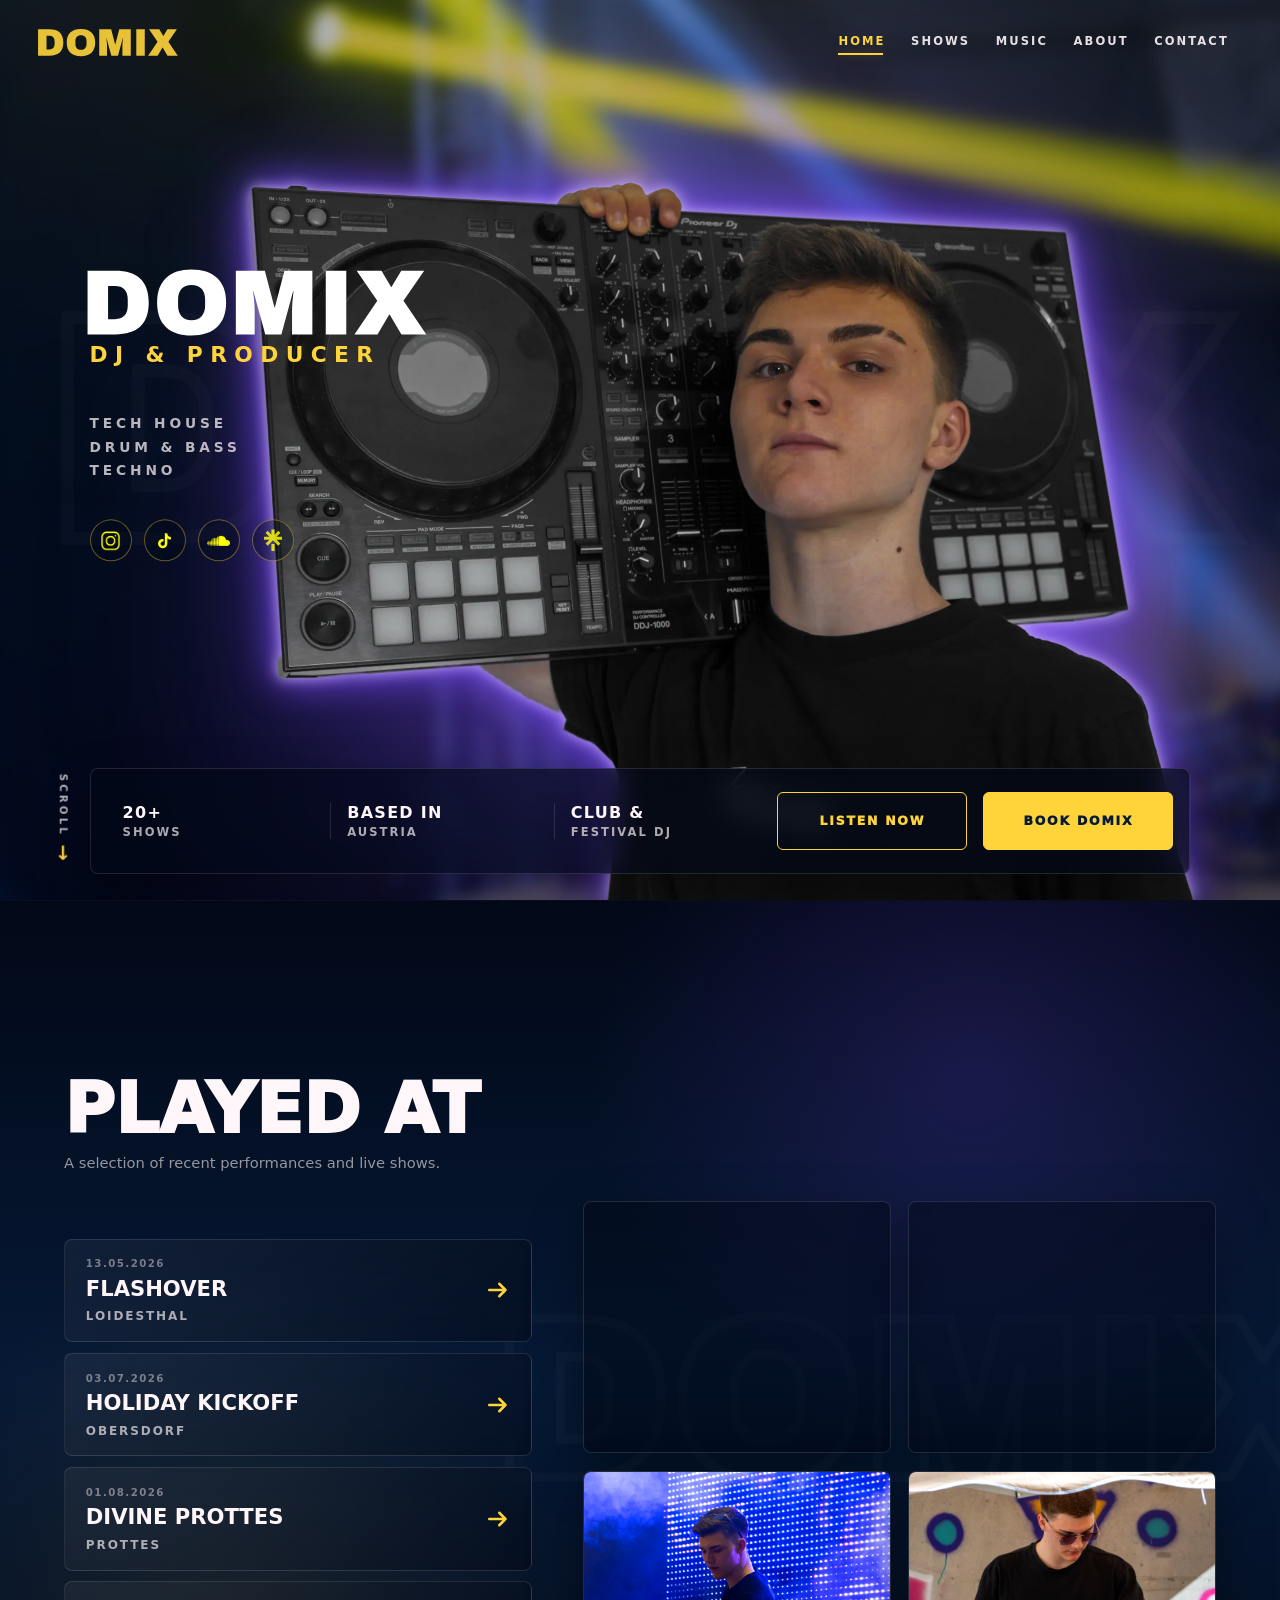
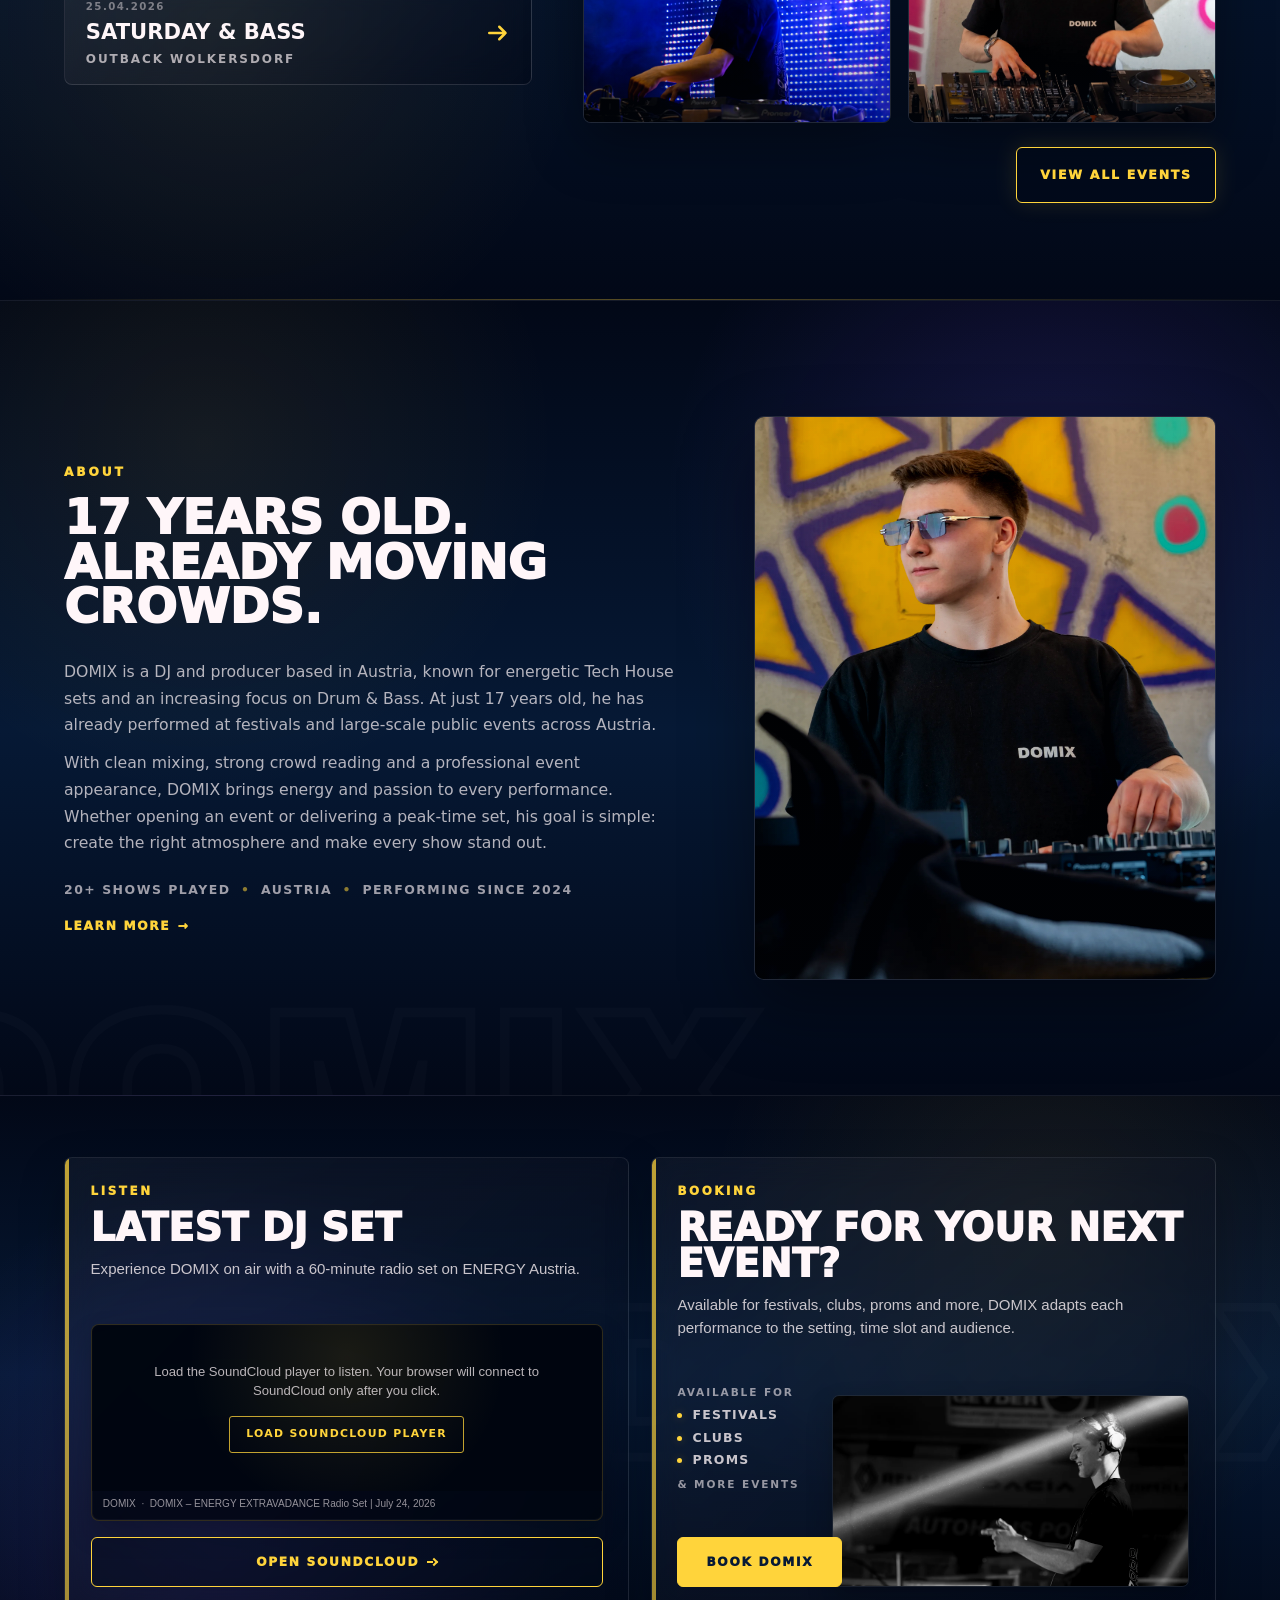
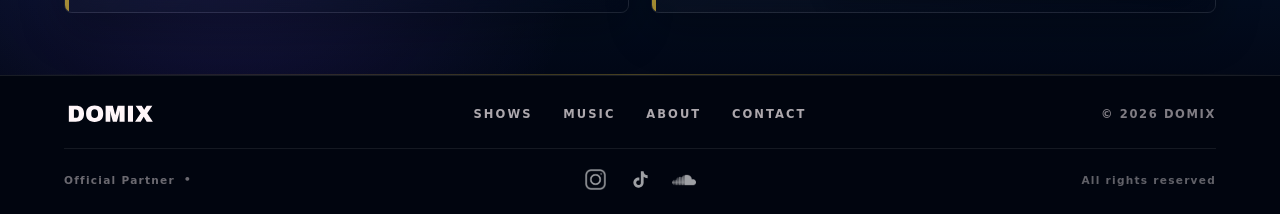
==== index.html @ d4431428 "Final content adjustments, LEGAL & PRIVACY page added" ====
<!doctype html>
<html lang="de">

<head>
    <meta charset="utf-8">
    <meta name="viewport" content="width=device-width,initial-scale=1">
    <meta name="description" content="Offizielle Website von DOMIX, DJ und Producer aus Oesterreich.">
    <link rel="canonical" href="https://domix-dj.com/">
    <title>DOMIX - DJ & Music Producer</title>
    <link rel="preload" href="images/domix/hero/stage-main.webp" as="image" type="image/webp">
    <link rel="stylesheet" href="css/styles.css">
    <script src="js/site.js" defer></script>
    <script>
        document.documentElement.classList.add("page-loader-pending");
        (function () {
            var screenWidth = Math.max(window.screen.width || 0, window.screen.height || 0);
            var screenHeight = Math.min(window.screen.width || 0, window.screen.height || 0);
            if (screenWidth && screenHeight && screenWidth / screenHeight <= 1.68 && window.innerWidth > 900) {
                document.documentElement.classList.add("screen-ratio-16-10");
            }
        })();
    </script>
</head>

<body data-reveal-selector=".reveal-on-scroll" data-reveal-threshold="0.18" data-reveal-on-load="true" data-page-loader="true">
    <header class="hero home-hero">
        <img class="home-hero-bg-wordmark" src="images/domix/brand/domix-outline.webp" srcset="images/domix/brand/domix-outline.webp 1920w" sizes="(max-width: 900px) 100vw, 72vw" alt="" aria-hidden="true" width="1920" height="576" decoding="async">

        <span class="brand" aria-label="DOMIX"><img src="images/domix/brand/domix_logo.svg" alt="Domix" width="2000" height="600" decoding="async"></span>

        <div class="home-hero-copy">
            <h1 class="home-hero-wordmark-wrap">
                <img class="home-hero-wordmark home-hero-wordmark-solid" src="images/domix/brand/domix_logo.svg" alt="DOMIX" width="2000" height="600" decoding="async">
                <img class="home-hero-wordmark home-hero-wordmark-outline" src="images/domix/brand/domix-outline.webp" srcset="images/domix/brand/domix-outline.webp 1920w" sizes="(max-width: 900px) 82vw, 780px" alt="" aria-hidden="true" width="1920" height="576" decoding="async">
            </h1>
            <p class="home-hero-subline">DJ &amp; PRODUCER</p>
            <div class="home-hero-genres" aria-label="Genres">
                <span>TECH HOUSE</span>
                <span>DRUM &amp; BASS</span>
                <span>TECHNO</span>
            </div>
            <div class="home-hero-socials" aria-label="Social links">
                <a href="https://www.instagram.com/domix.dj" target="_blank" rel="noopener noreferrer" aria-label="Instagram" data-tooltip="Instagram"><img src="images/social/instagram-icon.png" alt="" width="3000" height="3000" decoding="async"></a>
                <a href="https://www.tiktok.com/@domix.dj" target="_blank" rel="noopener noreferrer" aria-label="TikTok" data-tooltip="TikTok"><img src="images/social/tiktok-icon.svg" alt="" width="150" height="150" decoding="async"></a>
                <a href="https://soundcloud.com/domix_dj" target="_blank" rel="noopener noreferrer" aria-label="SoundCloud" data-tooltip="SoundCloud"><img src="images/social/soundcloud-icon.png" alt="" width="512" height="512" decoding="async"></a>
                <a href="https://linktr.ee/domix.dj" target="_blank" rel="noopener noreferrer" aria-label="All Socials" data-tooltip="All Socials"><img src="images/social/linktree-more.svg" alt="" width="150" height="150" decoding="async"></a>
            </div>
        </div>

        <a href="#played-at" class="home-hero-scroll" aria-label="Scroll to played at">
            <span>SCROLL</span>
            <span aria-hidden="true">&darr;</span>
        </a>

        <div class="domix-equipment-wrapper">
            <img src="images/domix/hero/equipment.webp" srcset="images/domix/hero/equipment.webp 1920w" sizes="(max-width: 900px) 100vw, 1080px" alt="Domix equipment" class="domix-equipment" width="1920" height="1280" loading="eager" decoding="async" fetchpriority="high">
        </div>

        <nav class="desktop-hero-nav" aria-label="Primary navigation">
            <a href="index.html" aria-current="page">HOME</a>
            <a href="shows.html">SHOWS</a>
            <a href="music.html">MUSIC</a>
            <a href="about.html">ABOUT</a>
            <a href="contact.html">CONTACT</a>
        </nav>

        <div class="home-hero-bottom">
            <div class="home-hero-stat"><strong>20+</strong><span>Shows</span></div>
            <div class="home-hero-stat"><strong>Based in</strong><span>Austria</span></div>
            <div class="home-hero-stat"><strong>Club &amp;</strong><span>Festival DJ</span></div>
            <a href="music.html" class="home-hero-listen">LISTEN NOW</a>
            <a href="contact.html" class="home-hero-book">BOOK DOMIX</a>
        </div>
    </header>

    <main>
        <section class="played-at-section" id="played-at" aria-labelledby="played-at-title">
            <img class="played-at-wordmark" src="images/domix/brand/domix-outline.webp" srcset="images/domix/brand/domix-outline.webp 1920w" sizes="(max-width: 900px) 100vw, 72vw" alt="" aria-hidden="true" width="1920" height="576" loading="lazy" decoding="async">
            <div class="played-at-inner">
                <div class="played-at-header">
                    <div class="played-at-heading">
                        <h2 id="played-at-title">PLAYED AT</h2>
                        <p>A selection of recent performances and live shows.</p>
                    </div>
                </div>

                <div class="played-at-showcase">
                    <div class="played-at-list" aria-label="Vergangene Event Highlights">
                        <a class="played-at-card" href="shows.html#flashover-show" data-event="1">
                            <span class="played-at-meta">13.05.2026</span>
                            <span class="played-at-name">FLASHOVER</span>
                            <span class="played-at-location">Loidesthal <span class="played-at-card-date">&bull; 13.05.2026</span></span>
                            <svg class="played-at-arrow" viewBox="0 0 24 24" aria-hidden="true">
                                <path d="M5 12h13m-5-5 5 5-5 5" fill="none" stroke="currentColor" stroke-width="2" stroke-linecap="round" stroke-linejoin="round" />
                            </svg>
                        </a>

                        <a class="played-at-card" href="shows.html#holiday-kickoff-show" data-event="2">
                            <span class="played-at-meta">03.07.2026</span>
                            <span class="played-at-name">HOLIDAY KICKOFF</span>
                            <span class="played-at-location">Obersdorf <span class="played-at-card-date">&bull; 03.07.2026</span></span>
                            <svg class="played-at-arrow" viewBox="0 0 24 24" aria-hidden="true">
                                <path d="M5 12h13m-5-5 5 5-5 5" fill="none" stroke="currentColor" stroke-width="2" stroke-linecap="round" stroke-linejoin="round" />
                            </svg>
                        </a>

                        <a class="played-at-card" href="shows.html#divine-prottes-show" data-event="3">
                            <span class="played-at-meta">01.08.2026</span>
                            <span class="played-at-name">DiVINE PROTTES</span>
                            <span class="played-at-location">Prottes <span class="played-at-card-date">&bull; 01.08.2026</span></span>
                            <svg class="played-at-arrow" viewBox="0 0 24 24" aria-hidden="true">
                                <path d="M5 12h13m-5-5 5 5-5 5" fill="none" stroke="currentColor" stroke-width="2" stroke-linecap="round" stroke-linejoin="round" />
                            </svg>
                        </a>

                        <a class="played-at-card" href="shows.html#saturday-bass-show" data-event="4">
                            <span class="played-at-meta">25.04.2026</span>
                            <span class="played-at-name">SATURDAY &amp; BASS</span>
                            <span class="played-at-location">Outback Wolkersdorf <span class="played-at-card-date">&bull; 25.04.2026</span></span>
                            <svg class="played-at-arrow" viewBox="0 0 24 24" aria-hidden="true">
                                <path d="M5 12h13m-5-5 5 5-5 5" fill="none" stroke="currentColor" stroke-width="2" stroke-linecap="round" stroke-linejoin="round" />
                            </svg>
                        </a>
                    </div>

                    <div class="played-at-media-column">
                        <div class="played-at-media" aria-label="Event Bilder">
                            <a class="played-at-image-card" href="shows.html#flashover-show" data-event="1" aria-label="FlashOver Event ansehen">
                                <img src="images/domix/events/FlashOver%202026/FlashOver_1-1.webp" srcset="images/domix/events/FlashOver%202026/FlashOver_1-1.webp 1920w" sizes="(max-width: 1100px) 50vw, 34vw" alt="FlashOver Loidesthal 2026" width="1920" height="1280" loading="lazy" decoding="async">
                            </a>
                            <a class="played-at-image-card" href="shows.html#holiday-kickoff-show" data-event="2" aria-label="Holiday Kickoff Event ansehen">
                                <img src="images/domix/events/Holiday%20Kickoff%202026/Holiday-Kickoff-1.webp" srcset="images/domix/events/Holiday%20Kickoff%202026/Holiday-Kickoff-1.webp 1920w" sizes="(max-width: 1100px) 50vw, 34vw" alt="Holiday Kickoff Obersdorf 2026" width="1920" height="1280" loading="lazy" decoding="async">
                            </a>
                            <a class="played-at-image-card" href="shows.html#divine-prottes-show" data-event="3" aria-label="DiVINE Prottes Event ansehen">
                                <img src="images/domix/events/DiVINE%20Prottes%202026/DiVINE_Prottes_2026-8.webp" srcset="images/domix/events/DiVINE%20Prottes%202026/DiVINE_Prottes_2026-8.webp 1920w" sizes="(max-width: 1100px) 50vw, 34vw" alt="DOMIX performing at DiVINE Prottes 2026" width="1920" height="1280" loading="lazy" decoding="async">
                            </a>
                            <a class="played-at-image-card" href="shows.html#saturday-bass-show" data-event="4" aria-label="Saturday &amp; Bass Event ansehen">
                                <img src="images/domix/events/Saturday%20%26%20Bass%202026/Outback_1-06.webp" srcset="images/domix/events/Saturday%20%26%20Bass%202026/Outback_1-06.webp 1920w" sizes="(max-width: 1100px) 50vw, 34vw" alt="Saturday &amp; Bass Outback Wolkersdorf 2026" width="1920" height="1280" loading="lazy" decoding="async">
                            </a>
                        </div>
                        <a class="played-at-button played-at-button--below" href="shows.html">VIEW ALL EVENTS</a>
                    </div>
                </div>
            </div>
        </section>

        <section class="about-section reveal-on-scroll" id="about" aria-labelledby="about-title">
            <img class="about-wordmark" src="images/domix/brand/domix-outline.webp" srcset="images/domix/brand/domix-outline.webp 1920w" sizes="(max-width: 900px) 100vw, 72vw" alt="" aria-hidden="true" width="1920" height="576" loading="lazy" decoding="async">
            <div class="about-inner">
                <div class="about-copy">
                    <span class="about-kicker">ABOUT</span>
                    <h2 id="about-title"><span>17 YEARS OLD.</span><span>ALREADY MOVING CROWDS.</span></h2>
                    <div class="about-text">
                        <p>DOMIX is a DJ and producer based in Austria, known for energetic Tech House sets and an increasing focus on Drum &amp; Bass. At just 17 years old, he has already performed at festivals and large-scale public events across Austria.</p>
                        <p>With clean mixing, strong crowd reading and a professional event appearance, DOMIX brings energy and passion to every performance. Whether opening an event or delivering a peak-time set, his goal is simple: create the right atmosphere and make every show stand out.</p>
                    </div>
                    <p class="about-info"><span class="about-info-item">20+ SHOWS PLAYED</span><span class="about-info-separator" aria-hidden="true">&bull;</span><span class="about-info-item">AUSTRIA</span><span class="about-info-separator about-info-separator--before-since" aria-hidden="true">&bull;</span><span class="about-info-item about-info-item--since">PERFORMING SINCE 2024</span></p>
                    <a class="about-link" href="about.html">LEARN MORE <span aria-hidden="true">&rarr;</span></a>
                </div>

                <figure class="about-image">
                    <img src="images/domix/events/Saturday%20%26%20Bass%202026/Outback_1-01.webp" srcset="images/domix/events/Saturday%20%26%20Bass%202026/Outback_1-01.webp 1609w" sizes="(max-width: 900px) 100vw, 46vw" alt="DOMIX performing live at the decks" width="1609" height="1920" loading="lazy" decoding="async">
                </figure>
            </div>
        </section>

        <section class="listen-book-section reveal-on-scroll" id="listen-book" aria-labelledby="listen-book-title">
            <img class="listen-book-wordmark" src="images/domix/brand/domix-outline.webp" srcset="images/domix/brand/domix-outline.webp 1920w" sizes="(max-width: 900px) 100vw, 72vw" alt="" aria-hidden="true" width="1920" height="576" loading="lazy" decoding="async">
            <div class="listen-book-inner">
                <article class="listen-book-card listen-book-card-player">
                    <span class="listen-book-kicker">LISTEN</span>
                    <h2 id="listen-book-title">LATEST DJ SET</h2>
                    <p>Experience DOMIX on air with a 60-minute radio set on ENERGY Austria.</p>
                    <div class="soundcloud-player">
                        <div class="soundcloud-consent" data-soundcloud-src="https://w.soundcloud.com/player/?url=https%3A//api.soundcloud.com/tracks/soundcloud%253Atracks%253A2361578294&amp;color=%23ffd43b&amp;auto_play=false&amp;hide_related=false&amp;show_comments=false&amp;show_user=true&amp;show_reposts=false&amp;show_teaser=true" data-soundcloud-title="DOMIX ENERGY EXTRAVADANCE Radio Set on SoundCloud">
                            <p>Load the SoundCloud player to listen. Your browser will connect to SoundCloud only after you click.</p>
                            <button class="soundcloud-consent-button" type="button">LOAD SOUNDCLOUD PLAYER</button>
                        </div>
                        <div class="soundcloud-credit">
                            <a href="https://soundcloud.com/domix_dj" title="DOMIX" target="_blank" rel="noopener noreferrer">DOMIX</a>
                            <span aria-hidden="true">&middot;</span>
                            <a href="https://soundcloud.com/domix_dj/energy-extravadance-radio-set-24-07-2026" title="DOMIX &ndash; ENERGY EXTRAVADANCE Radio Set | July 24, 2026" target="_blank" rel="noopener noreferrer">DOMIX &ndash; ENERGY EXTRAVADANCE Radio Set | July 24, 2026</a>
                        </div>
                    </div>
                    <a class="listen-book-link" href="https://soundcloud.com/domix_dj/energy-extravadance-radio-set-24-07-2026" target="_blank" rel="noopener noreferrer">OPEN SOUNDCLOUD <span aria-hidden="true">&rarr;</span></a>
                </article>

                <article class="listen-book-card listen-book-card-cta">
                    <span class="listen-book-kicker">BOOKING</span>
                    <h2>READY FOR YOUR NEXT EVENT?</h2>
                    <p>Available for festivals, clubs, proms and more, DOMIX adapts each performance to the setting, time slot and audience.</p>
                    <div class="booking-list" aria-label="Available for">
                        <span>AVAILABLE FOR</span>
                        <ul>
                            <li>FESTIVALS</li>
                            <li>CLUBS</li>
                            <li>PROMS</li>
                        </ul>
                        <span>&amp; MORE EVENTS</span>
                    </div>
                    <div class="booking-action">
                        <a class="listen-book-button" href="contact.html">BOOK DOMIX</a>
                        <figure class="booking-card-image" aria-label="DOMIX at FlashOver">
                            <img src="images/domix/events/FlashOver%202026/FlashOver_2-7.webp" srcset="images/domix/events/FlashOver%202026/FlashOver_2-7.webp 1920w" sizes="(max-width: 900px) 100vw, 355px" alt="DOMIX performing at FlashOver" width="1920" height="1280" loading="lazy" decoding="async">
                        </figure>
                    </div>
                </article>
            </div>
        </section>
    </main>
    <footer class="site-footer" aria-label="Footer">
        <div class="site-footer-row site-footer-main">
            <a class="site-footer-logo" href="index.html" aria-label="DOMIX Home">
                <img src="images/domix/brand/domix_logo.svg" alt="DOMIX" width="2000" height="600" loading="lazy" decoding="async">
            </a>

            <nav class="site-footer-nav" aria-label="Footer navigation">
                <a href="shows.html">SHOWS</a>
                <a href="music.html">MUSIC</a>
                <a href="about.html">ABOUT</a>
                <a href="contact.html">CONTACT</a>
            </nav>

            <p>&copy; 2026 DOMIX</p>
        </div>

        <div class="site-footer-row site-footer-meta">
            <div class="site-footer-partner">
                <span>Official Partner</span>
                <span aria-hidden="true">&bull;</span>
                <a href="https://www.marchfelderbank.at/" target="_blank" rel="noopener noreferrer" aria-label="Visit Marchfelder Bank"><img src="images/domix/partners/marchfelder-bank-logo.png" alt="Marchfelder Bank" width="21072" height="3150" loading="lazy" decoding="async"></a>
            </div>

            <nav class="site-footer-socials" aria-label="Social links">
                <a href="https://www.instagram.com/domix.dj" target="_blank" rel="noopener noreferrer" aria-label="Instagram"><img src="images/social/instagram-icon.png" alt="" width="3000" height="3000" loading="lazy" decoding="async"></a>
                <a href="https://www.tiktok.com/@domix.dj" target="_blank" rel="noopener noreferrer" aria-label="TikTok"><img src="images/social/tiktok-icon.svg" alt="" width="150" height="150" loading="lazy" decoding="async"></a>
                <a href="https://soundcloud.com/domix_dj" target="_blank" rel="noopener noreferrer" aria-label="SoundCloud"><img src="images/social/soundcloud-icon.png" alt="" width="512" height="512" loading="lazy" decoding="async"></a>
            </nav>

            <p class="site-footer-mobile-copyright">&copy; 2026 DOMIX</p>
            <p>All rights reserved</p>
        </div>
    </footer>

    <script>
        const homeHero = document.querySelector('.home-hero');
        let heroParallaxFrame = null;
        let heroTargetX = 0;
        let heroTargetY = 0;
        let heroCurrentX = 0;
        let heroCurrentY = 0;
        let heroLastFrameTime = null;

        function setHeroParallax(x, y) {
            if (!homeHero) return;
            homeHero.style.setProperty('--hero-wordmark-x', '0px');
            homeHero.style.setProperty('--hero-wordmark-y', `${(y * 4.5).toFixed(2)}px`);
            homeHero.style.setProperty('--hero-equipment-x', `${(x * 7.5).toFixed(2)}px`);
            homeHero.style.setProperty('--hero-equipment-y', '0px');
        }

        function animateHeroParallax(timestamp) {
            const elapsed = heroLastFrameTime === null ? 16.67 : Math.min(timestamp - heroLastFrameTime, 40);
            const smoothing = 1 - Math.exp(-elapsed / 70);
            heroLastFrameTime = timestamp;
            heroCurrentX += (heroTargetX - heroCurrentX) * smoothing;
            heroCurrentY += (heroTargetY - heroCurrentY) * smoothing;
            setHeroParallax(heroCurrentX, heroCurrentY);

            if (Math.abs(heroTargetX - heroCurrentX) > 0.001 || Math.abs(heroTargetY - heroCurrentY) > 0.001) {
                heroParallaxFrame = requestAnimationFrame(animateHeroParallax);
            } else {
                heroCurrentX = heroTargetX;
                heroCurrentY = heroTargetY;
                setHeroParallax(heroCurrentX, heroCurrentY);
                heroParallaxFrame = null;
                heroLastFrameTime = null;
            }
        }

        function scheduleHeroParallax() {
            if (heroParallaxFrame !== null) return;
            heroParallaxFrame = requestAnimationFrame(animateHeroParallax);
        }

        const heroScrollMotionQuery = window.matchMedia('(min-width: 901px)');
        let heroScrollMotionBound = false;

        function updateHeroImageTransform() {
            if (!homeHero) return;
            const scrollOffset = heroScrollMotionQuery.matches ? window.pageYOffset * 0.15 : 0;
            homeHero.style.setProperty('--hero-scroll-y', `${scrollOffset}px`);
        }

        function syncHeroScrollMotion() {
            if (!homeHero) return;

            if (heroScrollMotionQuery.matches && !heroScrollMotionBound) {
                window.addEventListener('scroll', updateHeroImageTransform, { passive: true });
                heroScrollMotionBound = true;
            } else if (!heroScrollMotionQuery.matches && heroScrollMotionBound) {
                window.removeEventListener('scroll', updateHeroImageTransform);
                heroScrollMotionBound = false;
            }

            updateHeroImageTransform();
        }

        if (homeHero && window.innerWidth > 900 && window.matchMedia('(hover: hover) and (pointer: fine)').matches) {
            homeHero.addEventListener('mousemove', function (e) {
                const rect = homeHero.getBoundingClientRect();
                heroTargetX = ((e.clientX - rect.left) / rect.width - 0.5) * 2;
                heroTargetY = ((e.clientY - rect.top) / rect.height - 0.5) * 2;
                scheduleHeroParallax();
            });

            homeHero.addEventListener('mouseleave', function () {
                heroTargetX = 0;
                heroTargetY = 0;
                scheduleHeroParallax();
            });
        }

        syncHeroScrollMotion();
        if (heroScrollMotionQuery.addEventListener) {
            heroScrollMotionQuery.addEventListener('change', syncHeroScrollMotion);
        } else {
            heroScrollMotionQuery.addListener(syncHeroScrollMotion);
        }
    </script>
</body>

</html>
---- css/styles.css ----
* {
    box-sizing: border-box;
}

:root {
    --domix-blue: #061935;
    --domix-blue-deep: #020817;
    --domix-purple: #7b4dff;
    --domix-yellow: #ffd43b;
    --domix-text: #fff6f9;
    --domix-surface-black: #01050f;
    --domix-content-width: 1320px;
    --domix-card-radius: 8px;
}

html {
    scroll-behavior: smooth;
}

html,
body {
    height: auto;
    overflow-x: hidden;
}

body {
    margin: 0;
    font-family: Inter, system-ui, -apple-system, Segoe UI, Roboto, "Helvetica Neue", Arial;
    color: var(--domix-text);
    background: var(--domix-blue-deep);
}

body.lightbox-open {
    overflow: hidden;
}

html.page-loading,
html.page-loading body,
html.page-loader-pending,
html.page-loader-pending body {
    overflow: hidden;
    background: radial-gradient(circle at 25% 20%, rgba(123, 77, 255, 0.2), transparent 45%), var(--domix-blue-deep);
}

html.page-loading body > *,
html.page-loader-pending body > * {
    visibility: hidden;
}

html.page-loading body::before,
html.page-loader-pending body::before {
    content: "";
    position: fixed;
    top: 50%;
    left: 50%;
    width: min(52vw, 420px);
    height: min(16vw, 126px);
    background: rgba(255, 246, 249, 0.95);
    -webkit-mask: url("../images/domix/brand/domix_logo.svg") center / contain no-repeat;
    mask: url("../images/domix/brand/domix_logo.svg") center / contain no-repeat;
    z-index: 99999;
    visibility: visible;
    transform: translate(-50%, -50%);
    filter: drop-shadow(0 0 24px rgba(123, 77, 255, 0.5));
}

html.page-loading body::after,
html.page-loader-pending body::after {
    content: "";
    position: fixed;
    top: calc(50% + 96px);
    left: 50%;
    width: 52px;
    height: 52px;
    margin: -26px 0 0 -26px;
    border: 3px solid rgba(255, 246, 249, 0.2);
    border-top-color: var(--domix-yellow);
    border-radius: 50%;
    animation: siteLoaderSpin 0.8s linear infinite;
    z-index: 100000;
    visibility: visible;
}

@keyframes siteLoaderSpin {
    to {
        transform: rotate(360deg);
    }
}

.hero {
    min-height: 100vh;
    position: relative;
    z-index: 0;
    display: flex;
    align-items: center;
    justify-content: center;
    overflow: hidden;
    text-align: center;
    color: var(--domix-text);
}

.home-hero {
    --hero-bg-x: 0px;
    --hero-bg-y: 0px;
    --hero-wordmark-x: 0px;
    --hero-wordmark-y: 0px;
    --hero-equipment-x: 0px;
    --hero-equipment-y: 0px;
    --hero-scroll-y: 0px;
    background: var(--domix-blue-deep) url("../images/domix/hero/stage-main.webp") center top / cover no-repeat;
    background-attachment: fixed;
}

.home-hero::before {
    content: "";
    position: absolute;
    inset: -12px;
    z-index: 1;
    background: url("../images/domix/hero/stage-main.webp") center top / cover no-repeat;
    filter: blur(8px) brightness(0.86) contrast(0.98) saturate(1);
    opacity: 1;
    transform: translate3d(var(--hero-bg-x), var(--hero-bg-y), 0);
    transition: transform 0.16s ease-out;
}

.home-hero::after {
    content: "";
    position: absolute;
    inset: 0;
    z-index: 1;
    background:
        linear-gradient(180deg, rgba(2, 8, 23, 0.12) 0%, rgba(6, 25, 53, 0.04) 42%, rgba(2, 8, 23, 0.26) 100%),
        linear-gradient(90deg, rgba(2, 8, 23, 0.12), rgba(6, 25, 53, 0.01) 50%, rgba(2, 8, 23, 0.16));
    pointer-events: none;
}

.home-hero-bg-wordmark {
    position: absolute;
    left: 50%;
    top: 48%;
    z-index: 2;
    display: block;
    width: 100vw;
    max-width: none;
    height: auto;
    aspect-ratio: 10 / 3;
    object-fit: contain;
    transform: translate3d(calc(-50% + var(--hero-wordmark-x)), calc(-50% + var(--hero-wordmark-y)), 0);
    opacity: 0.025;
    pointer-events: none;
    will-change: transform;
}

.brand {
    position: absolute;
    top: 20px;
    left: 30px;
    z-index: 100;
    display: inline-flex;
    align-items: center;
    line-height: 0;
    text-decoration: none;
    cursor: pointer;
}

.brand::before {
    content: "";
    position: absolute;
    inset: 0;
    background: var(--domix-yellow);
    opacity: 0.9;
    mask: url("../images/domix/brand/domix_logo.svg") center / contain no-repeat;
    -webkit-mask: url("../images/domix/brand/domix_logo.svg") center / contain no-repeat;
    transition: opacity 0.28s ease, transform 0.28s ease, filter 0.28s ease, background-color 0.28s ease;
}

.brand img {
    display: block;
    width: clamp(120px, 12vw, 190px);
    height: auto;
    opacity: 0;
}

.brand:hover::before,
.brand:focus::before {
    background: #fff;
    opacity: 1;
    transform: rotate(-3deg) scale(1.025);
    filter: drop-shadow(0 0 14px rgba(255, 212, 59, 0.22));
}

.brand:focus {
    outline: 2px solid var(--domix-yellow);
    outline-offset: 4px;
    border-radius: 6px;
}

.home-hero-copy {
    position: absolute;
    left: clamp(2rem, 7vw, 7rem);
    top: 46%;
    z-index: 5;
    width: min(42vw, 620px);
    transform: translateY(-50%);
    text-align: left;
    color: #fff6f9;
}

.home-hero-wordmark-wrap {
    position: relative;
    display: block;
    width: min(29vw, 410px);
    max-width: 100%;
    margin: -1.15rem 0 -1.15rem -1.38rem;
    line-height: 0;
    transition: filter 0.32s ease;
    animation: homeHeroFadeUp 0.5s ease-out backwards;
}

.home-hero-wordmark {
    display: block;
    width: 100%;
    height: auto;
    clip-path: inset(18% 0 18% 0);
    transition: opacity 0.32s ease, filter 0.32s ease, transform 0.32s ease;
}

.home-hero-wordmark-solid {
    filter: invert(1);
}

.home-hero-wordmark-outline {
    position: absolute;
    inset: 0;
    opacity: 0;
    filter: drop-shadow(0 0 18px rgba(255, 212, 59, 0.18)) drop-shadow(0 0 28px rgba(123, 77, 255, 0.22));
    pointer-events: none;
}

.home-hero-wordmark-wrap:hover .home-hero-wordmark-solid,
.home-hero-wordmark-wrap:focus-within .home-hero-wordmark-solid {
    opacity: 0;
    transform: scale(0.985);
}

.home-hero-wordmark-wrap:hover .home-hero-wordmark-outline,
.home-hero-wordmark-wrap:focus-within .home-hero-wordmark-outline {
    opacity: 1;
    transform: scale(1.01);
}

.home-hero-wordmark-wrap:hover,
.home-hero-wordmark-wrap:focus-within {
    filter: drop-shadow(0 0 18px rgba(255, 212, 59, 0.22));
}

.home-hero-subline {
    margin: 0.12rem 0 0;
    color: var(--domix-yellow);
    font-size: clamp(1rem, 1.7vw, 1.65rem);
    font-weight: 800;
    letter-spacing: 0.34em;
    text-transform: uppercase;
    animation: homeHeroFadeUp 0.5s ease-out 0.1s backwards;
}

.home-hero-genres {
    display: flex;
    flex-direction: column;
    gap: 0.45rem;
    margin-top: 3rem;
    color: rgba(255, 246, 249, 0.72);
    font-size: clamp(0.86rem, 1vw, 1rem);
    font-weight: 700;
    letter-spacing: 0.28em;
    text-transform: uppercase;
    animation: homeHeroFadeUp 0.5s ease-out 0.2s backwards;
}

.home-hero-socials {
    display: flex;
    gap: 0.75rem;
    margin-top: 2.6rem;
    padding-left: 0;
    animation: homeHeroFadeUp 0.5s ease-out 0.3s backwards;
}

.home-hero-socials a {
    position: relative;
    display: inline-flex;
    align-items: center;
    justify-content: center;
    width: 42px;
    height: 42px;
    border: 1px solid rgba(255, 212, 59, 0.38);
    border-radius: 50%;
    color: var(--domix-yellow);
    background: rgba(2, 8, 23, 0.38);
    text-decoration: none;
    font-size: 0.78rem;
    font-weight: 850;
    letter-spacing: 0.08em;
    transition: transform 0.18s ease, border-color 0.18s ease, background 0.18s ease;
}

.home-hero-socials a::after {
    content: attr(data-tooltip);
    position: absolute;
    left: 50%;
    bottom: calc(100% + 10px);
    transform: translate(-50%, 4px);
    padding: 0.38rem 0.55rem;
    border: 1px solid rgba(255, 212, 59, 0.42);
    border-radius: 6px;
    background: rgba(2, 8, 23, 0.88);
    color: var(--domix-yellow);
    font-size: 0.58rem;
    font-weight: 850;
    line-height: 1;
    letter-spacing: 0.12em;
    text-transform: uppercase;
    white-space: nowrap;
    opacity: 0;
    pointer-events: none;
    box-shadow: 0 0 18px rgba(255, 212, 59, 0.12);
    transition: opacity 0.2s ease, transform 0.2s ease;
}

.home-hero-socials img {
    display: block;
    width: 19px;
    height: 19px;
    object-fit: contain;
    filter: brightness(0) saturate(100%) invert(83%) sepia(91%) saturate(781%) hue-rotate(350deg) brightness(106%) contrast(103%);
}

.home-hero-socials a[aria-label="SoundCloud"] img {
    width: 23px;
    height: 23px;
}

.home-hero-socials a[aria-label="All Socials"] img {
    width: 22px;
    height: 22px;
}

.home-hero-socials a:hover {
    transform: translateY(-2px);
    border-color: var(--domix-yellow);
    background: rgba(255, 212, 59, 0.12);
}

.home-hero-socials a:hover::after,
.home-hero-socials a:focus::after {
    opacity: 1;
    transform: translate(-50%, 0);
}

.domix-equipment-wrapper {
    position: absolute;
    inset: 0;
    z-index: 3;
    pointer-events: none;
    display: flex;
    align-items: flex-end;
    justify-content: flex-end;
    padding-right: clamp(2rem, 7vw, 8rem);
}

.domix-equipment-wrapper::before,
.domix-equipment-wrapper::after {
    content: "";
    position: absolute;
    left: auto;
    right: clamp(-3rem, -2vw, -1rem);
    bottom: 0;
    pointer-events: none;
}

.domix-equipment-wrapper::before {
    width: min(96vw, 1240px);
    height: 100vh;
    z-index: 1;
    background:
        radial-gradient(ellipse at 50% 56%, rgba(123, 77, 255, 0.82), transparent 54%),
        radial-gradient(ellipse at 50% 68%, rgba(123, 77, 255, 0.54), transparent 74%);
    filter: blur(58px);
}

.domix-equipment-wrapper::after {
    width: min(70vw, 860px);
    height: 72vh;
    z-index: 1;
    background: radial-gradient(ellipse at 50% 58%, rgba(203, 176, 255, 0.56), transparent 60%);
    filter: blur(34px);
}

.domix-equipment {
    position: relative;
    z-index: 2;
    width: auto;
    height: 80vh;
    object-fit: contain;
    transform: translate3d(var(--hero-equipment-x), calc(var(--hero-equipment-y) + var(--hero-scroll-y)), 0);
    will-change: transform;
    animation: homeHeroEquipmentIn 0.5s ease-out 0.4s backwards;
    filter:
        drop-shadow(0 0 7px rgba(203, 176, 255, 0.95))
        drop-shadow(0 0 18px rgba(123, 77, 255, 0.78))
        drop-shadow(0 0 34px rgba(123, 77, 255, 0.48))
        drop-shadow(0 18px 34px rgba(0, 0, 0, 0.34));
}

.desktop-hero-nav {
    position: absolute;
    top: 34px;
    right: clamp(2rem, 4vw, 4rem);
    z-index: 100;
    display: flex;
    align-items: center;
    gap: clamp(1rem, 2vw, 2rem);
}

.desktop-hero-nav a {
    position: relative;
    color: #fff6f9;
    text-decoration: none;
    font-size: clamp(0.72rem, 0.8vw, 0.88rem);
    font-weight: 850;
    letter-spacing: 0.18em;
    opacity: 0.9;
    transition: color 0.28s ease, opacity 0.28s ease, transform 0.28s ease;
}

.desktop-hero-nav a::after {
    content: "";
    position: absolute;
    left: 0;
    bottom: -0.42rem;
    width: calc(100% - 0.18em);
    height: 2px;
    background: var(--domix-yellow);
    box-shadow: 0 0 10px rgba(255, 212, 59, 0.26);
    transform: scaleX(0);
    transform-origin: left center;
    transition: transform 0.28s ease;
}

.desktop-hero-nav a:hover,
.desktop-hero-nav a:focus {
    color: var(--domix-yellow);
    opacity: 1;
    transform: translateY(-1px);
}

.desktop-hero-nav a:hover::after,
.desktop-hero-nav a:focus::after {
    transform: scaleX(1);
}

.desktop-hero-nav a:focus {
    outline: none;
}

.home-hero-scroll {
    position: absolute;
    left: calc(clamp(2rem, 7vw, 7rem) - 1.65rem);
    bottom: 116px;
    z-index: 5;
    display: inline-flex;
    flex-direction: row;
    align-items: center;
    gap: 0.55rem;
    color: rgba(255, 246, 249, 0.72);
    text-decoration: none;
    font-size: 0.63rem;
    font-weight: 800;
    letter-spacing: 0.32em;
    text-transform: uppercase;
    transform: rotate(90deg);
    transform-origin: left center;
    animation: heroScrollCue 2.4s ease-in-out infinite;
}

.home-hero-scroll span:last-child {
    color: var(--domix-yellow);
    font-size: 1.22rem;
    line-height: 1;
    letter-spacing: 0;
    transform: rotate(-90deg);
}

.home-hero-bottom {
    position: absolute;
    left: clamp(2rem, 7vw, 7rem);
    right: clamp(2rem, 7vw, 7rem);
    bottom: 26px;
    z-index: 5;
    display: grid;
    grid-template-columns: repeat(3, minmax(0, 1fr)) auto auto;
    align-items: center;
    gap: 1rem;
    padding: 1.45rem 1rem;
    background: rgba(2, 8, 23, 0.66);
    border: 1px solid rgba(255, 246, 249, 0.12);
    border-radius: 8px;
    box-shadow: 0 18px 48px rgba(0, 0, 0, 0.28);
    backdrop-filter: blur(14px);
    animation: homeHeroFadeUp 0.5s ease-out 0.5s backwards;
}

.home-hero-stat {
    min-width: 0;
    text-align: left;
    padding: 0 1rem;
    border-left: 1px solid rgba(255, 246, 249, 0.12);
}

.home-hero-stat:first-child {
    border-left: 0;
}

.home-hero-stat strong,
.home-hero-stat span {
    display: block;
    text-transform: uppercase;
}

.home-hero-stat strong {
    color: #fff6f9;
    font-size: clamp(1rem, 1.25vw, 1.25rem);
    font-weight: 900;
    letter-spacing: 0.08em;
}

.home-hero-stat span {
    margin-top: 0.2rem;
    color: rgba(255, 246, 249, 0.68);
    font-size: 0.72rem;
    font-weight: 700;
    letter-spacing: 0.18em;
}

.home-hero-listen,
.home-hero-book {
    display: inline-flex;
    align-items: center;
    justify-content: center;
    min-height: 58px;
    min-width: 190px;
    padding: 0 1.75rem;
    border: 1px solid var(--domix-yellow);
    border-radius: 6px;
    color: var(--domix-yellow);
    text-decoration: none;
    font-size: 0.78rem;
    font-weight: 950;
    letter-spacing: 0.14em;
    text-transform: uppercase;
    transition: transform 0.18s ease, border-color 0.18s ease, box-shadow 0.18s ease, background 0.18s ease;
}

.home-hero-listen {
    background: transparent;
}

.home-hero-book {
    background: var(--domix-yellow);
    color: var(--domix-blue);
}

.home-hero-listen:hover,
.home-hero-book:hover {
    transform: translateY(-2px);
    border-color: #ffe35a;
    box-shadow: 0 0 30px rgba(255, 212, 59, 0.32), 0 12px 26px rgba(0, 0, 0, 0.22);
}

.home-hero-book:hover {
    background: #ffe35a;
}

.played-at-section {
    position: relative;
    overflow: hidden;
    min-height: calc(100vh + 100px);
    display: flex;
    align-items: center;
    padding: calc(clamp(2.2rem, 4vh, 4rem) + 100px) clamp(1.25rem, 5vw, 6rem);
    color: #fff6f9;
    background:
        radial-gradient(circle at 76% 18%, rgba(123, 77, 255, 0.18), transparent 30%),
        radial-gradient(circle at 18% 72%, rgba(255, 212, 59, 0.08), transparent 28%),
        linear-gradient(180deg, var(--domix-blue-deep) 0%, var(--domix-blue) 48%, var(--domix-blue-deep) 100%);
    border-top: 1px solid rgba(255, 246, 249, 0.025);
}

.played-at-section::after {
    content: "";
    position: absolute;
    left: 0;
    right: 0;
    bottom: 0;
    height: 1px;
    background: linear-gradient(90deg, transparent, rgba(255, 212, 59, 0.34), transparent);
}

.played-at-wordmark {
    position: absolute;
    right: -8vw;
    top: 50%;
    width: min(72vw, 1100px);
    height: auto;
    aspect-ratio: 10 / 3;
    object-fit: contain;
    transform: translateY(-50%);
    opacity: 0.025;
    pointer-events: none;
}

.played-at-inner {
    position: relative;
    z-index: 1;
    width: 100%;
    max-width: 1480px;
    margin: 0 auto;
}

.played-at-header {
    display: flex;
    align-items: flex-end;
    justify-content: space-between;
    gap: 2rem;
    margin-bottom: clamp(1.4rem, 3vh, 2.4rem);
}

.played-at-heading h2 {
    margin: 0;
    font-size: clamp(2.8rem, 5.4vw, 5.9rem);
    font-weight: 950;
    line-height: 0.9;
    letter-spacing: 0;
    color: #fff6f9;
    text-transform: uppercase;
    white-space: nowrap;
}

.played-at-heading p {
    margin: 0.75rem 0 0;
    max-width: 520px;
    color: rgba(255, 246, 249, 0.58);
    font-size: clamp(0.92rem, 1vw, 1.08rem);
    font-weight: 500;
    line-height: 1.45;
}

.played-at-button {
    display: inline-flex;
    align-items: center;
    justify-content: center;
    min-height: 56px;
    padding: 0 1.45rem;
    border: 1px solid var(--domix-yellow);
    border-radius: 6px;
    color: var(--domix-yellow);
    background: rgba(2, 8, 23, 0.44);
    text-decoration: none;
    font-size: 0.78rem;
    font-weight: 950;
    letter-spacing: 0.14em;
    text-transform: uppercase;
    box-shadow: 0 0 22px rgba(255, 212, 59, 0.12);
    transition: transform 0.3s ease, background 0.3s ease, color 0.3s ease, box-shadow 0.3s ease;
    white-space: nowrap;
}

.played-at-button:hover,
.played-at-button:focus {
    transform: translateY(-2px);
    background: var(--domix-yellow);
    color: var(--domix-blue);
    box-shadow: 0 0 34px rgba(255, 212, 59, 0.34), 0 14px 28px rgba(0, 0, 0, 0.24);
}

.played-at-showcase {
    display: grid;
    grid-template-columns: minmax(360px, 0.85fr) minmax(480px, 1.15fr);
    gap: clamp(1.6rem, 4vw, 4.5rem);
    align-items: center;
}

.played-at-list {
    display: grid;
    gap: clamp(0.55rem, 1.2vh, 0.85rem);
}

.played-at-card {
    position: relative;
    display: grid;
    grid-template-columns: minmax(0, 1fr) 42px;
    grid-template-areas:
        "date arrow"
        "name arrow"
        "location arrow";
    align-items: center;
    min-height: clamp(88px, 11.5vh, 118px);
    padding: clamp(0.85rem, 1.7vh, 1.15rem) 1.1rem clamp(0.85rem, 1.7vh, 1.1rem) 1.3rem;
    overflow: hidden;
    border: 1px solid rgba(255, 246, 249, 0.12);
    border-radius: 8px;
    background: linear-gradient(135deg, rgba(255, 246, 249, 0.055), rgba(2, 8, 23, 0.52));
    color: #fff6f9;
    text-decoration: none;
    backdrop-filter: blur(14px);
    transition: transform 0.3s ease, border-color 0.3s ease, background 0.3s ease, box-shadow 0.3s ease, opacity 0.3s ease, filter 0.3s ease;
}

.played-at-card::before {
    content: "";
    position: absolute;
    inset: 0 auto 0 0;
    width: 4px;
    background: var(--domix-yellow);
    box-shadow: 0 0 24px rgba(255, 212, 59, 0.44);
    opacity: 0;
    transform: scaleY(0.4);
    transform-origin: center;
    transition: opacity 0.3s ease, transform 0.3s ease;
}

.played-at-meta,
.played-at-location {
    color: rgba(255, 246, 249, 0.66);
    font-size: 0.75rem;
    font-weight: 800;
    letter-spacing: 0.16em;
    text-transform: uppercase;
}

.played-at-meta {
    grid-area: date;
    color: rgba(255, 246, 249, 0.44);
    font-size: 0.64rem;
    font-weight: 700;
    letter-spacing: 0.14em;
}

.played-at-name {
    grid-area: name;
    margin: 0.22rem 0 0.3rem;
    color: #fff6f9;
    font-size: clamp(1.2rem, 1.65vw, 1.85rem);
    font-weight: 900;
    line-height: 1.02;
    letter-spacing: 0;
    text-transform: uppercase;
}

.played-at-location {
    grid-area: location;
}

.played-at-arrow {
    grid-area: arrow;
    justify-self: end;
    width: 30px;
    height: 30px;
    color: var(--domix-yellow);
    transition: transform 0.3s ease, color 0.3s ease;
}

.played-at-card:hover,
.played-at-card:focus {
    transform: translateX(8px);
    border-color: rgba(255, 212, 59, 0.68);
    background: linear-gradient(135deg, rgba(255, 212, 59, 0.16), rgba(6, 25, 53, 0.74));
    box-shadow: 0 0 34px rgba(255, 212, 59, 0.2), 0 18px 46px rgba(0, 0, 0, 0.28);
    outline: none;
}

.played-at-card:hover::before,
.played-at-card:focus::before {
    opacity: 1;
    transform: scaleY(1);
}

.played-at-card:hover .played-at-arrow,
.played-at-card:focus .played-at-arrow {
    transform: translateX(4px);
    color: #ffe35a;
}

.played-at-showcase:has(.played-at-image-card:hover) .played-at-card {
    opacity: 0.34;
    filter: grayscale(100%) brightness(0.78);
}

.played-at-showcase:has(.played-at-image-card[data-event="1"]:hover) .played-at-card[data-event="1"],
.played-at-showcase:has(.played-at-image-card[data-event="2"]:hover) .played-at-card[data-event="2"],
.played-at-showcase:has(.played-at-image-card[data-event="3"]:hover) .played-at-card[data-event="3"],
.played-at-showcase:has(.played-at-image-card[data-event="4"]:hover) .played-at-card[data-event="4"] {
    opacity: 1;
    filter: none;
    transform: translateX(8px);
    border-color: rgba(255, 212, 59, 0.68);
    background: linear-gradient(135deg, rgba(255, 212, 59, 0.16), rgba(6, 25, 53, 0.74));
    box-shadow: 0 0 34px rgba(255, 212, 59, 0.2), 0 18px 46px rgba(0, 0, 0, 0.28);
}

.played-at-showcase:has(.played-at-image-card[data-event="1"]:hover) .played-at-card[data-event="1"]::before,
.played-at-showcase:has(.played-at-image-card[data-event="2"]:hover) .played-at-card[data-event="2"]::before,
.played-at-showcase:has(.played-at-image-card[data-event="3"]:hover) .played-at-card[data-event="3"]::before,
.played-at-showcase:has(.played-at-image-card[data-event="4"]:hover) .played-at-card[data-event="4"]::before {
    opacity: 1;
    transform: scaleY(1);
}

.played-at-media {
    display: grid;
    grid-template-columns: repeat(2, minmax(0, 1fr));
    grid-template-rows: repeat(2, minmax(0, 1fr));
    gap: clamp(0.75rem, 1.4vw, 1.2rem);
    height: min(58vh, 600px);
    min-height: 360px;
}

.played-at-media-column {
    display: grid;
    gap: clamp(1.1rem, 2vw, 1.5rem);
}

.played-at-button--below {
    justify-self: end;
}

@media (min-width: 1101px) {
    .played-at-media-column {
        position: relative;
    }

    .played-at-button--below {
        position: absolute;
        top: calc(100% + clamp(1.1rem, 2vw, 1.5rem));
        right: 0;
    }
}

.played-at-image-card {
    position: relative;
    min-height: 0;
    margin: 0;
    overflow: hidden;
    border: 1px solid rgba(255, 246, 249, 0.12);
    border-radius: 8px;
    background: rgba(2, 8, 23, 0.5);
    box-shadow: 0 22px 54px rgba(0, 0, 0, 0.36);
    transition: border-color 0.3s ease, box-shadow 0.3s ease;
}

.played-at-image-card:focus-visible {
    border-color: rgba(255, 212, 59, 0.9);
    box-shadow: 0 0 0 3px rgba(255, 212, 59, 0.35), 0 22px 54px rgba(0, 0, 0, 0.36);
    outline: none;
}

.played-at-image-card::after {
    content: "";
    position: absolute;
    inset: 0;
    background: linear-gradient(180deg, transparent 52%, rgba(2, 8, 23, 0.34));
    pointer-events: none;
}

.played-at-image-card img {
    width: 100%;
    height: 100%;
    display: block;
    object-fit: cover;
    filter: grayscale(0%) brightness(1) contrast(1.08) saturate(1.05);
    transform: scale(1);
    transition: transform 0.3s ease, filter 0.3s ease;
}

.played-at-showcase:has(.played-at-card:hover) .played-at-image-card img,
.played-at-showcase:has(.played-at-card:focus) .played-at-image-card img,
.played-at-showcase:has(.played-at-image-card:hover) .played-at-image-card img {
    filter: grayscale(70%) brightness(0.78) contrast(1.04) saturate(0.86);
}

.played-at-showcase:has(.played-at-card[data-event="1"]:hover) .played-at-image-card[data-event="1"] img,
.played-at-showcase:has(.played-at-card[data-event="1"]:focus) .played-at-image-card[data-event="1"] img,
.played-at-showcase:has(.played-at-image-card[data-event="1"]:hover) .played-at-image-card[data-event="1"] img,
.played-at-showcase:has(.played-at-card[data-event="2"]:hover) .played-at-image-card[data-event="2"] img,
.played-at-showcase:has(.played-at-card[data-event="2"]:focus) .played-at-image-card[data-event="2"] img,
.played-at-showcase:has(.played-at-image-card[data-event="2"]:hover) .played-at-image-card[data-event="2"] img,
.played-at-showcase:has(.played-at-card[data-event="3"]:hover) .played-at-image-card[data-event="3"] img,
.played-at-showcase:has(.played-at-card[data-event="3"]:focus) .played-at-image-card[data-event="3"] img,
.played-at-showcase:has(.played-at-image-card[data-event="3"]:hover) .played-at-image-card[data-event="3"] img,
.played-at-showcase:has(.played-at-card[data-event="4"]:hover) .played-at-image-card[data-event="4"] img,
.played-at-showcase:has(.played-at-card[data-event="4"]:focus) .played-at-image-card[data-event="4"] img,
.played-at-showcase:has(.played-at-image-card[data-event="4"]:hover) .played-at-image-card[data-event="4"] img {
    filter: grayscale(0%) brightness(1.06) contrast(1.12) saturate(1.1);
    transform: scale(1.04);
}

.played-at-showcase:has(.played-at-card[data-event="1"]:hover) .played-at-image-card[data-event="1"],
.played-at-showcase:has(.played-at-card[data-event="1"]:focus) .played-at-image-card[data-event="1"],
.played-at-showcase:has(.played-at-card[data-event="2"]:hover) .played-at-image-card[data-event="2"],
.played-at-showcase:has(.played-at-card[data-event="2"]:focus) .played-at-image-card[data-event="2"],
.played-at-showcase:has(.played-at-card[data-event="3"]:hover) .played-at-image-card[data-event="3"],
.played-at-showcase:has(.played-at-card[data-event="3"]:focus) .played-at-image-card[data-event="3"],
.played-at-showcase:has(.played-at-card[data-event="4"]:hover) .played-at-image-card[data-event="4"],
.played-at-showcase:has(.played-at-card[data-event="4"]:focus) .played-at-image-card[data-event="4"],
.played-at-showcase:has(.played-at-image-card[data-event="1"]:hover) .played-at-image-card[data-event="1"],
.played-at-showcase:has(.played-at-image-card[data-event="2"]:hover) .played-at-image-card[data-event="2"],
.played-at-showcase:has(.played-at-image-card[data-event="3"]:hover) .played-at-image-card[data-event="3"],
.played-at-showcase:has(.played-at-image-card[data-event="4"]:hover) .played-at-image-card[data-event="4"] {
    border-color: rgba(255, 212, 59, 0.72);
    box-shadow: 0 0 34px rgba(255, 212, 59, 0.18), 0 24px 58px rgba(0, 0, 0, 0.42);
}

.about-section {
    position: relative;
    overflow: hidden;
    padding: clamp(5rem, 9vw, 8rem) clamp(1.25rem, 5vw, 6rem);
    color: #fff6f9;
    background:
        radial-gradient(circle at 82% 26%, rgba(123, 77, 255, 0.16), transparent 32%),
        radial-gradient(circle at 16% 18%, rgba(255, 212, 59, 0.07), transparent 28%),
        linear-gradient(180deg, var(--domix-blue-deep) 0%, var(--domix-blue) 54%, var(--domix-blue-deep) 100%);
    border-top: 1px solid rgba(255, 246, 249, 0.08);
}

.about-wordmark {
    position: absolute;
    left: -12vw;
    bottom: -16vh;
    width: min(74vw, 1160px);
    height: auto;
    aspect-ratio: 10 / 3;
    object-fit: contain;
    opacity: 0.02025;
    pointer-events: none;
}

.about-inner {
    position: relative;
    z-index: 1;
    display: grid;
    grid-template-columns: minmax(0, 1.3fr) minmax(360px, 0.98fr);
    gap: clamp(2.5rem, 6vw, 6.5rem);
    align-items: center;
    width: 100%;
    max-width: 1480px;
    margin: 0 auto;
}

.reveal-on-scroll {
    opacity: 0;
    transform: translateY(28px);
    transition: opacity 0.7s ease, transform 0.7s ease;
}

.reveal-on-scroll.is-visible {
    opacity: 1;
    transform: translateY(0);
}

.about-kicker {
    display: inline-flex;
    color: var(--domix-yellow);
    font-size: 0.76rem;
    font-weight: 950;
    letter-spacing: 0.24em;
}

.about-copy h2 {
    max-width: 800px;
    margin: 1rem 0 0;
    color: #fff6f9;
    font-size: clamp(2.07rem, 3.74vw, 4.25rem);
    font-weight: 950;
    line-height: 0.92;
    letter-spacing: 0;
}

.about-copy h2 span {
    display: block;
}

.about-text {
    display: grid;
    gap: 0.72rem;
    max-width: 660px;
    margin-top: clamp(1.25rem, 2.4vw, 1.9rem);
}

.about-text p {
    margin: 0;
    color: rgba(255, 246, 249, 0.7);
    font-size: clamp(0.98rem, 1.15vw, 1.14rem);
    font-weight: 500;
    line-height: 1.7;
    text-align: left;
}

.about-info {
    max-width: 760px;
    margin: clamp(1rem, 1.8vw, 1.45rem) 0 0;
    color: rgba(255, 246, 249, 0.62);
    font-size: 0.78rem;
    font-weight: 700;
    letter-spacing: 0.12em;
    line-height: 1.55;
    text-transform: uppercase;
}

.about-info-separator {
    color: rgba(255, 212, 59, 0.55);
    margin: 0 0.65rem;
}

.played-at-card-date {
    display: none;
}

@media (max-width: 900px) {
    html.page-loading body::before,
    html.page-loader-pending body::before {
        width: min(72vw, 300px);
        height: auto;
        aspect-ratio: 10 / 3;
    }

    html.page-loading body::after,
    html.page-loader-pending body::after {
        top: calc(50% + clamp(4.7rem, 15vw, 5.5rem));
    }
}

.about-link {
    position: relative;
    display: inline-flex;
    align-items: center;
    justify-content: center;
    gap: 0.45rem;
    margin-top: clamp(0.9rem, 1.6vw, 1.25rem);
    color: var(--domix-yellow);
    text-decoration: none;
    font-size: 0.76rem;
    font-weight: 950;
    letter-spacing: 0.14em;
    transition: color 0.25s ease, filter 0.25s ease;
}

.about-link::after {
    content: "";
    position: absolute;
    left: 0;
    bottom: -0.42rem;
    width: calc(100% - 0.14em);
    height: 1px;
    background: var(--domix-yellow);
    box-shadow: 0 0 8px rgba(255, 212, 59, 0.16);
    transform: scaleX(0);
    transform-origin: left center;
    transition: transform 0.25s ease;
}

.about-link:hover,
.about-link:focus {
    color: #ffe35a;
    filter: drop-shadow(0 0 12px rgba(255, 212, 59, 0.28));
    outline: none;
}

.about-link:hover::after,
.about-link:focus::after {
    transform: scaleX(1);
}

.about-image {
    position: relative;
    margin: 0;
    overflow: hidden;
    aspect-ratio: 0.82 / 1;
    border: 1px solid rgba(255, 246, 249, 0.12);
    border-radius: 10px;
    background: rgba(2, 8, 23, 0.5);
    box-shadow: 0 26px 70px rgba(0, 0, 0, 0.42);
}

.about-image::after {
    content: "";
    position: absolute;
    inset: 0;
    background: linear-gradient(180deg, rgba(2, 8, 23, 0.02), rgba(2, 8, 23, 0.22));
    pointer-events: none;
}

.about-image img {
    display: block;
    width: 100%;
    height: 100%;
    object-fit: cover;
    object-position: 56% center;
    transform: scale(1);
    filter: contrast(1.08) saturate(1.04);
    transition: transform 0.45s ease, filter 0.45s ease;
}

.about-image:hover img {
    transform: scale(1.03);
    filter: contrast(1.1) saturate(1.08);
}

.listen-book-section {
    position: relative;
    overflow: hidden;
    padding: clamp(2.7rem, 4.8vw, 4.4rem) clamp(1.25rem, 5vw, 6rem);
    color: #fff6f9;
    background:
        radial-gradient(circle at 82% 22%, rgba(255, 212, 59, 0.075), transparent 30%),
        radial-gradient(circle at 18% 74%, rgba(123, 77, 255, 0.16), transparent 31%),
        linear-gradient(180deg, var(--domix-blue-deep) 0%, var(--domix-blue) 48%, var(--domix-blue-deep) 100%);
    border-top: 1px solid rgba(255, 246, 249, 0.08);
}

.listen-book-section::after {
    content: "";
    position: absolute;
    left: 0;
    right: 0;
    bottom: 0;
    height: 1px;
    background: linear-gradient(90deg, transparent, rgba(255, 212, 59, 0.28), transparent);
}

.listen-book-wordmark {
    position: absolute;
    right: -10vw;
    top: 50%;
    width: min(68vw, 1020px);
    height: auto;
    aspect-ratio: 10 / 3;
    object-fit: contain;
    transform: translateY(-50%);
    opacity: 0.02025;
    pointer-events: none;
}

.listen-book-inner {
    position: relative;
    z-index: 1;
    display: grid;
    grid-template-columns: repeat(2, minmax(0, 1fr));
    gap: clamp(0.85rem, 1.7vw, 1.35rem);
    align-items: stretch;
    width: 100%;
    max-width: 1320px;
    margin: 0 auto;
}

.listen-book-card {
    position: relative;
    display: grid;
    grid-template-rows: auto auto minmax(58px, auto) 1fr auto;
    min-width: 0;
    overflow: hidden;
    border: 1px solid rgba(255, 246, 249, 0.09);
    border-radius: 8px;
    background: linear-gradient(135deg, rgba(255, 246, 249, 0.045), rgba(2, 8, 23, 0.5));
    box-shadow: 0 18px 44px rgba(0, 0, 0, 0.26);
    backdrop-filter: blur(14px);
}

.listen-book-card::before {
    content: "";
    position: absolute;
    inset: 0 auto 0 0;
    width: 4px;
    background: linear-gradient(180deg, rgba(255, 212, 59, 1), rgba(255, 212, 59, 0.84));
    opacity: 0.74;
    pointer-events: none;
}

.listen-book-card-player,
.listen-book-card-cta {
    padding: clamp(1.18rem, 2vw, 1.65rem);
}

.listen-book-kicker {
    display: inline-flex;
    color: var(--domix-yellow);
    font-size: 0.74rem;
    font-weight: 950;
    letter-spacing: 0.22em;
    text-transform: uppercase;
}

.listen-book-card h2 {
    max-width: 620px;
    margin: 0.72rem 0 0;
    color: #fff6f9;
    font-size: clamp(1.86rem, 3vw, 3.45rem);
    font-weight: 950;
    line-height: 0.94;
    letter-spacing: 0;
    text-transform: uppercase;
}

.listen-book-card p {
    max-width: 560px;
    margin: 0.8rem 0 0;
    font-family: "Segoe UI", "Helvetica Neue", Arial, sans-serif;
    color: rgba(255, 246, 249, 0.78);
    font-size: clamp(0.94rem, 1vw, 1.08rem);
    font-weight: 400;
    line-height: 1.48;
}

.soundcloud-player {
    align-self: end;
    margin-top: clamp(0.95rem, 1.6vw, 1.25rem);
    overflow: hidden;
    border: 1px solid rgba(255, 212, 59, 0.18);
    border-radius: 8px;
    background: rgba(1, 5, 15, 0.78);
    box-shadow: inset 0 0 0 1px rgba(255, 246, 249, 0.035), 0 12px 26px rgba(0, 0, 0, 0.22);
}

.soundcloud-player iframe {
    display: block;
    width: 100%;
    border: 0;
}

.soundcloud-consent {
    min-height: 166px;
    display: flex;
    flex-direction: column;
    align-items: center;
    justify-content: center;
    gap: 1rem;
    padding: 1.25rem;
    text-align: center;
    background:
        radial-gradient(circle at 50% 20%, rgba(255, 212, 59, 0.1), transparent 55%),
        rgba(1, 5, 15, 0.82);
}

.soundcloud-consent p {
    max-width: 440px;
    margin: 0;
    color: rgba(255, 246, 249, 0.72);
    font-size: 0.82rem;
    line-height: 1.45;
}

.soundcloud-consent-button {
    padding: 0.75rem 1rem;
    border: 1px solid rgba(255, 212, 59, 0.76);
    border-radius: 3px;
    color: var(--domix-yellow);
    background: transparent;
    font: inherit;
    font-size: 0.68rem;
    font-weight: 900;
    letter-spacing: 0.12em;
    line-height: 1;
    cursor: pointer;
    transition: background 0.2s ease, color 0.2s ease, transform 0.2s ease;
}

.soundcloud-consent-button:hover,
.soundcloud-consent-button:focus-visible {
    color: var(--domix-blue-deep);
    background: var(--domix-yellow);
    transform: translateY(-2px);
}

.soundcloud-credit {
    display: flex;
    min-width: 0;
    gap: 0.35rem;
    padding: 0.48rem 0.7rem 0.58rem;
    overflow: hidden;
    color: rgba(255, 246, 249, 0.52);
    font-family: Interstate, "Lucida Grande", "Lucida Sans Unicode", "Lucida Sans", Garuda, Verdana, Tahoma, sans-serif;
    font-size: 0.63rem;
    font-weight: 400;
    line-height: 1.2;
    white-space: nowrap;
    text-overflow: ellipsis;
}

.soundcloud-credit a {
    min-width: 0;
    overflow: hidden;
    color: rgba(255, 246, 249, 0.58);
    text-decoration: none;
    text-overflow: ellipsis;
}

.booking-list {
    align-self: center;
    display: grid;
    gap: 0.58rem;
    margin-top: 0;
}

.booking-list span {
    color: rgba(255, 246, 249, 0.58);
    font-size: 0.66rem;
    font-weight: 900;
    letter-spacing: 0.18em;
    text-transform: uppercase;
}

.booking-list ul {
    display: grid;
    gap: 0.34rem;
    margin: 0;
    padding: 0;
    list-style: none;
}

.booking-list li {
    position: relative;
    padding-left: 0.95rem;
    color: rgba(255, 246, 249, 0.78);
    font-size: 0.78rem;
    font-weight: 850;
    letter-spacing: 0.1em;
    line-height: 1.35;
}

.booking-list li::before {
    content: "";
    position: absolute;
    left: 0;
    top: 0.48em;
    width: 5px;
    height: 5px;
    border-radius: 50%;
    background: var(--domix-yellow);
    box-shadow: 0 0 10px rgba(255, 212, 59, 0.32);
}

.listen-book-link,
.listen-book-button {
    display: inline-flex;
    align-items: center;
    justify-content: center;
    min-height: 50px;
    border: 1px solid var(--domix-yellow);
    border-radius: 6px;
    text-decoration: none;
    font-size: 0.76rem;
    font-weight: 950;
    letter-spacing: 0.14em;
    text-transform: uppercase;
    transition: transform 0.22s ease, border-color 0.22s ease, background 0.22s ease, color 0.22s ease, box-shadow 0.22s ease, filter 0.22s ease;
}

.listen-book-link {
    gap: 0.45rem;
    align-self: end;
    margin-top: 1rem;
    padding: 0 1.25rem;
    color: var(--domix-yellow);
    background: rgba(2, 8, 23, 0.38);
}

.listen-book-link span {
    display: inline-block;
    position: relative;
    flex: 0 0 10.5px;
    width: 10.5px;
    height: 6px;
    color: transparent;
    transition: transform 0.22s ease;
}

.listen-book-link span::before,
.listen-book-link span::after {
    content: "";
    position: absolute;
    top: 50%;
    background: var(--domix-yellow);
    transition: width 0.22s ease, left 0.22s ease, border-color 0.22s ease, background 0.22s ease;
}

.listen-book-link span::before {
    left: 0;
    width: 6.6px;
    height: 2px;
    transform: translateY(-50%);
}

.listen-book-link span::after {
    left: 4.8px;
    width: 4px;
    height: 4px;
    border-top: 2px solid var(--domix-yellow);
    border-right: 2px solid var(--domix-yellow);
    background: transparent;
    transform: translateY(-50%) rotate(45deg);
}

.booking-action {
    align-self: end;
    display: block;
    margin-top: 0;
}

.listen-book-button {
    position: relative;
    z-index: 2;
    width: fit-content;
    align-self: end;
    margin-top: 0;
    padding: 0 1.75rem;
    color: var(--domix-blue);
    background: var(--domix-yellow);
}

.booking-card-image {
    position: absolute;
    left: clamp(11.2rem, 32%, 13.5rem);
    right: clamp(1.18rem, 2vw, 1.65rem);
    bottom: clamp(1.18rem, 2vw, 1.65rem);
    z-index: 1;
    height: clamp(144px, 15vw, 204px);
    margin: 0;
    overflow: hidden;
    border: 1px solid rgba(255, 246, 249, 0.09);
    border-radius: 7px;
    background: rgba(1, 5, 15, 0.42);
    box-shadow: 0 12px 26px rgba(0, 0, 0, 0.24);
    pointer-events: none;
}

.booking-card-image img {
    display: block;
    width: 100%;
    height: 100%;
    object-fit: cover;
    object-position: center 40%;
    filter: brightness(0.95) contrast(1.08) saturate(1.04);
}

.listen-book-link:hover,
.listen-book-link:focus,
.listen-book-button:hover,
.listen-book-button:focus {
    transform: translateY(-2px);
    border-color: #ffe35a;
    box-shadow: 0 0 18px rgba(255, 212, 59, 0.2), 0 10px 22px rgba(0, 0, 0, 0.18);
    outline: none;
}

.listen-book-link:hover span,
.listen-book-link:focus span {
    transform: none;
}

.listen-book-link:hover span::before,
.listen-book-link:focus span::before {
    width: 10.5px;
    background: #ffe35a;
}

.listen-book-link:hover span::after,
.listen-book-link:focus span::after {
    left: 8.6px;
    border-color: #ffe35a;
}

.listen-book-button:hover,
.listen-book-button:focus {
    background: #ffe35a;
}

.site-footer {
    display: grid;
    gap: 0.95rem;
    padding: 1.2rem clamp(2rem, 5vw, 5rem) 1.1rem;
    color: #fff6f9;
    background: #01050f;
    border-top: 1px solid rgba(255, 246, 249, 0.09);
}

.site-footer-row {
    display: grid;
    grid-template-columns: 1fr auto 1fr;
    align-items: center;
    gap: 2rem;
}

.site-footer-logo {
    position: relative;
    display: inline-flex;
    width: clamp(86px, 7.2vw, 119px);
    height: 38px;
    line-height: 0;
}

.site-footer-logo::before {
    content: "";
    position: absolute;
    inset: 0;
    background: #fff6f9;
    mask: url("../images/domix/brand/domix_logo.svg") center / contain no-repeat;
    -webkit-mask: url("../images/domix/brand/domix_logo.svg") center / contain no-repeat;
    transition: background-color 0.25s ease, filter 0.25s ease;
}

.site-footer-logo img {
    width: 100%;
    height: auto;
    opacity: 0;
}

.site-footer-logo:hover::before,
.site-footer-logo:focus::before {
    background: var(--domix-yellow);
    filter: drop-shadow(0 0 14px rgba(255, 212, 59, 0.2));
}

.site-footer-nav {
    display: inline-flex;
    align-items: center;
    gap: clamp(1rem, 2.4vw, 2rem);
}

.site-footer-nav a {
    position: relative;
    color: rgba(255, 246, 249, 0.68);
    text-decoration: none;
    font-size: 0.72rem;
    font-weight: 850;
    letter-spacing: 0.18em;
    transition: color 0.25s ease;
}

.site-footer-nav a::after {
    content: none;
}

.site-footer-nav a:hover,
.site-footer-nav a:focus {
    color: var(--domix-yellow);
    outline: none;
}

.site-footer-socials {
    display: inline-flex;
    align-items: center;
    gap: 0.65rem;
    justify-self: center;
}

.site-footer-socials a {
    position: relative;
    display: inline-flex;
    align-items: center;
    justify-content: center;
    width: 34px;
    height: 34px;
    opacity: 0.62;
    transition: opacity 0.25s ease, transform 0.25s ease, filter 0.25s ease;
}

.site-footer-socials a::after {
    content: "";
    position: absolute;
    inset: 0;
    background: var(--domix-yellow);
    opacity: 0;
    transition: opacity 0.25s ease;
}

.site-footer-socials a[aria-label="Instagram"]::after {
    -webkit-mask: url("../images/social/instagram-icon.png") center / 21px 21px no-repeat;
    mask: url("../images/social/instagram-icon.png") center / 21px 21px no-repeat;
}

.site-footer-socials a[aria-label="TikTok"]::after {
    -webkit-mask: url("../images/social/tiktok-icon.svg") center / 21px 21px no-repeat;
    mask: url("../images/social/tiktok-icon.svg") center / 21px 21px no-repeat;
}

.site-footer-socials a[aria-label="SoundCloud"]::after {
    -webkit-mask: url("../images/social/soundcloud-icon.png") center / 24px 24px no-repeat;
    mask: url("../images/social/soundcloud-icon.png") center / 24px 24px no-repeat;
}

.site-footer-socials img {
    display: block;
    width: 21px;
    height: 21px;
    object-fit: contain;
    filter: brightness(0) invert(1);
    transition: opacity 0s linear;
}

.site-footer-socials a[aria-label="SoundCloud"] img {
    width: 24px;
    height: 24px;
}

.site-footer-socials a:hover,
.site-footer-socials a:focus {
    opacity: 1;
    transform: translateY(-2px);
    filter: drop-shadow(0 0 10px rgba(255, 212, 59, 0.36));
    outline: none;
}

.site-footer-socials a:hover img,
.site-footer-socials a:focus img {
    opacity: 0;
}

.site-footer-socials a:hover::after,
.site-footer-socials a:focus::after {
    opacity: 1;
    transition-duration: 0s;
}

.site-footer-main > p {
    justify-self: end;
    margin: 0;
    color: rgba(255, 246, 249, 0.5);
    font-size: 0.72rem;
    font-weight: 800;
    letter-spacing: 0.14em;
}

.site-footer-meta {
    grid-template-columns: 1fr auto 1fr;
    padding-top: 0.85rem;
    border-top: 1px solid rgba(255, 246, 249, 0.08);
}

.site-footer-meta > p {
    justify-self: end;
    margin: 0;
    color: rgba(255, 246, 249, 0.38);
    font-size: 0.66rem;
    font-weight: 800;
    letter-spacing: 0.12em;
}

.site-footer-mobile-copyright {
    display: none;
}

.site-footer-partner {
    display: inline-flex;
    align-items: center;
    gap: 0.55rem;
    justify-self: start;
}

.site-footer-partner span {
    color: rgba(255, 246, 249, 0.42);
    font-size: 0.66rem;
    font-weight: 800;
    letter-spacing: 0.12em;
    white-space: nowrap;
}

.site-footer-partner span[aria-hidden="true"] {
    color: rgba(255, 246, 249, 0.42);
    font-size: 0.7rem;
    letter-spacing: 0;
}

.site-footer-partner img {
    display: block;
    width: auto;
    height: 22px;
    opacity: 0.9;
    filter: none;
    transition: opacity 0.25s ease;
}

.site-footer-partner:hover img,
.site-footer-partner:focus-within img {
    opacity: 1;
}

.subpage-body {
    min-height: 100vh;
    display: flex;
    flex-direction: column;
    background:
        radial-gradient(circle at 72% 24%, rgba(123, 77, 255, 0.18), transparent 34%),
        radial-gradient(circle at 20% 74%, rgba(255, 212, 59, 0.07), transparent 30%),
        var(--domix-blue-deep);
}

.subpage-main {
    flex: 1;
}

.subpage-hero {
    min-height: calc(100vh - 116px);
    padding: 120px clamp(1.25rem, 5vw, 6rem) 80px;
    background: var(--domix-blue-deep) url("../images/domix/hero/stage-main.webp") center top / cover no-repeat;
}

.shows-hero {
    height: 57vh;
    min-height: 57vh;
    margin-bottom: clamp(-6rem, -8vw, -3.5rem);
    padding-top: 0;
    padding-bottom: 0;
    background: var(--domix-blue-deep);
}

.subpage-hero::before {
    content: "";
    position: absolute;
    inset: 0;
    z-index: 1;
    background:
        linear-gradient(180deg, rgba(2, 8, 23, 0.62), rgba(6, 25, 53, 0.46) 48%, rgba(2, 8, 23, 0.82)),
        linear-gradient(90deg, rgba(2, 8, 23, 0.78), rgba(2, 8, 23, 0.24), rgba(2, 8, 23, 0.72));
}

.shows-hero::before {
    background:
        linear-gradient(180deg, transparent 42%, rgba(2, 8, 23, 0.28) 58%, rgba(2, 8, 23, 0.72) 78%, var(--domix-blue-deep) 100%),
        radial-gradient(circle at 52% 36%, rgba(255, 212, 59, 0.08), transparent 27%),
        linear-gradient(rgba(2, 8, 23, 0.44), rgba(2, 8, 23, 0.5));
}

.shows-hero::after {
    content: "";
    position: absolute;
    inset: -8px;
    z-index: 0;
    background: url("../images/domix/events/FlashOver 2026/FlashOver_1-8.webp") center 37% / 100% auto no-repeat;
    filter: blur(1.5px);
    transform: scale(1.015);
}

.subpage-hero .brand,
.subpage-hero .desktop-hero-nav {
    position: fixed;
}

.subpage-hero .brand {
    z-index: 110;
}

.subpage-hero .desktop-hero-nav {
    isolation: isolate;
}

.subpage-hero .desktop-hero-nav::before {
    content: "";
    position: fixed;
    top: 0;
    left: 0;
    z-index: -1;
    width: 100vw;
    height: 150px;
    background: linear-gradient(180deg, rgba(2, 8, 23, 0.48) 0%, rgba(2, 8, 23, 0.3) 42%, rgba(2, 8, 23, 0) 100%);
    pointer-events: none;
}

.subpage-headline-wrap {
    position: relative;
    z-index: 2;
    display: grid;
    grid-template-rows: auto auto auto;
    place-items: center;
    align-content: center;
    width: 100%;
    min-height: 52vh;
}

.shows-hero .subpage-headline-wrap {
    grid-template-rows: auto auto auto;
    row-gap: 0;
    min-height: auto;
    transform: translateY(-24px);
}

.subpage-wordmark {
    position: absolute;
    left: 50%;
    top: 50%;
    width: min(86vw, 1080px);
    max-height: 42vh;
    object-fit: contain;
    transform: translate(-50%, -50%);
    opacity: 0.055;
    pointer-events: none;
}

.shows-hero .subpage-wordmark {
    position: absolute;
    left: 50%;
    top: 50%;
    width: min(108.8vw, 1366px);
    z-index: 0;
    transform: translate(-50%, -50%);
    opacity: 0.065;
    filter: drop-shadow(0 0 28px rgba(255, 212, 59, 0.08));
}

.shows-hero .subpage-eyebrow {
    grid-column: 1;
    grid-row: 1;
    margin: 0 0 clamp(1.73rem, 3.6vw, 2.81rem);
    font-size: clamp(0.76rem, 1.11vw, 0.97rem);
    font-weight: 800;
    letter-spacing: 0.28em;
}

.shows-hero-title-wrap {
    position: relative;
    display: grid;
    place-items: center;
    grid-column: 1;
    grid-row: 2;
    width: 100%;
}

.shows-hero .subpage-title {
    grid-column: 1;
    grid-row: 1;
}

.shows-hero .subpage-description {
    grid-column: 1;
    grid-row: 3;
    margin-top: clamp(1.25rem, 2vw, 1.875rem);
}

.subpage-eyebrow {
    position: relative;
    z-index: 1;
    margin: 0 0 clamp(0.8rem, 1.7vw, 1.25rem);
    color: var(--domix-yellow);
    font-size: clamp(0.78rem, 1.15vw, 1rem);
    font-weight: 900;
    line-height: 1.2;
    letter-spacing: 0.24em;
    text-align: center;
    text-transform: uppercase;
    text-shadow: 0 0 24px rgba(2, 8, 23, 0.9), 0 0 24px rgba(255, 212, 59, 0.2);
}

.subpage-title {
    position: relative;
    z-index: 1;
    margin: 0;
    color: #fff6f9;
    font-size: clamp(3.7rem, 11vw, 10rem);
    font-weight: 950;
    line-height: 0.85;
    letter-spacing: 0;
    text-align: center;
    text-transform: uppercase;
    text-shadow: 0 0 34px rgba(2, 8, 23, 0.72), 0 0 42px rgba(255, 212, 59, 0.14);
}

.subpage-description {
    position: relative;
    z-index: 1;
    max-width: 660px;
    margin: clamp(1rem, 2vw, 1.45rem) 0 0;
    color: rgba(255, 246, 249, 0.82);
    font-size: clamp(1rem, 1.8vw, 1.34rem);
    font-weight: 650;
    line-height: 1.48;
    letter-spacing: 0.02em;
    text-align: center;
    text-shadow: 0 0 24px rgba(2, 8, 23, 0.8);
}

.shows-hero .subpage-title {
    text-shadow: 0 0 42px rgba(2, 8, 23, 0.86), 0 0 54px rgba(255, 212, 59, 0.18);
    font-size: clamp(3.85rem, 11.45vw, 10.4rem);
}

.shows-hero .subpage-description {
    max-width: 720px;
    color: rgba(255, 246, 249, 0.88);
    font-size: clamp(0.92rem, 1.65vw, 1.22rem);
    font-weight: 500;
}

.shows-section {
    position: relative;
    overflow: hidden;
    display: flex;
    justify-content: center;
    padding: clamp(4.5rem, 8vw, 7rem) clamp(1.25rem, 5vw, 6rem);
    color: #fff6f9;
    background:
        radial-gradient(circle at 78% 18%, rgba(123, 77, 255, 0.16), transparent 31%),
        radial-gradient(circle at 18% 80%, rgba(255, 212, 59, 0.08), transparent 30%),
        linear-gradient(180deg, var(--domix-blue-deep) 0%, var(--domix-blue) 52%, var(--domix-blue-deep) 100%);
    border-top: 1px solid rgba(255, 246, 249, 0.08);
}

.shows-section::before {
    content: "";
    position: absolute;
    left: 0;
    right: 0;
    top: 0;
    height: 1px;
    background: linear-gradient(90deg, transparent, rgba(255, 212, 59, 0.34), transparent);
}

.shows-hero + .shows-section {
    border-top: 0;
    padding-top: clamp(2.75rem, 5vw, 5rem);
}

.shows-hero + .shows-section::before {
    display: none;
}

.shows-hero + .shows-section::after {
    content: "";
    position: absolute;
    inset: 0;
    z-index: 0;
    opacity: 0.08;
    pointer-events: none;
    background-image:
        radial-gradient(circle at 20% 30%, rgba(255, 246, 249, 0.22) 0 1px, transparent 1px),
        radial-gradient(circle at 72% 66%, rgba(255, 212, 59, 0.18) 0 1px, transparent 1px);
    background-size: 18px 18px, 23px 23px;
    background-position: 0 0, 7px 11px;
    mix-blend-mode: screen;
}

.shows-inner {
    position: relative;
    z-index: 1;
    width: min(100%, 720px);
    margin: 0 auto;
}

.shows-section-eyebrow {
    margin: 0 0 clamp(0.55rem, 1vw, 0.8rem);
    color: var(--domix-yellow);
    font-size: clamp(0.72rem, 1vw, 0.9rem);
    font-weight: 800;
    line-height: 1.2;
    letter-spacing: 0.28em;
    text-align: center;
    text-transform: uppercase;
    text-shadow: 0 0 20px rgba(2, 8, 23, 0.8), 0 0 18px rgba(255, 212, 59, 0.16);
}

.shows-inner h2 {
    margin: 0 0 clamp(1.45rem, 3vw, 2.2rem);
    color: #fff6f9;
    font-size: clamp(2.45rem, 5.6vw, 5.4rem);
    font-weight: 950;
    line-height: 0.9;
    letter-spacing: 0;
    text-align: center;
    text-transform: uppercase;
    white-space: nowrap;
}

.shows-list {
    display: grid;
    gap: clamp(0.65rem, 1.3vw, 0.9rem);
    width: 100%;
}

.show-card {
    position: relative;
    display: grid;
    grid-template-columns: minmax(104px, 1fr) minmax(94px, 1fr);
    gap: clamp(0.75rem, 1.7vw, 1.15rem);
    align-items: center;
    min-height: 84px;
    margin: 0;
    padding: 1rem 1.2rem;
    overflow: hidden;
    border: 1px solid rgba(255, 246, 249, 0.12);
    border-radius: var(--domix-card-radius);
    background: linear-gradient(135deg, rgba(255, 246, 249, 0.055), rgba(2, 8, 23, 0.52));
    backdrop-filter: blur(14px);
    box-shadow: 0 18px 42px rgba(0, 0, 0, 0.16);
    transition: transform 0.3s ease, border-color 0.3s ease, background 0.3s ease, box-shadow 0.3s ease;
}

.show-card::before {
    content: "";
    position: absolute;
    inset: 0 auto 0 0;
    width: 4px;
    background: var(--domix-yellow);
    box-shadow: 0 0 24px rgba(255, 212, 59, 0.44);
    opacity: 0;
    transform: scaleY(0.4);
    transform-origin: center;
    transition: opacity 0.3s ease, transform 0.3s ease;
}

.show-card time,
.show-card p {
    margin: 0;
    color: rgba(255, 246, 249, 0.58);
    font-size: 0.68rem;
    font-weight: 800;
    letter-spacing: 0.14em;
    text-transform: uppercase;
}

.show-card-date {
    display: none;
}

.shows-mobile-description {
    display: none;
}

.music-mobile-description {
    display: none;
}

.about-mobile-linebreak {
    display: none;
}

.contact-mobile-description {
    display: none;
}

.show-card time {
    color: rgba(255, 246, 249, 0.64);
}

.show-card h3 {
    position: absolute;
    left: 50%;
    z-index: 1;
    width: max-content;
    max-width: min(42%, 320px);
    transform: translateX(-50%);
    margin: 0;
    color: #fff6f9;
    font-size: clamp(1.18rem, 2vw, 1.65rem);
    font-weight: 900;
    line-height: 1.05;
    letter-spacing: 0;
    text-align: center;
    text-transform: uppercase;
    transition: color 0.25s ease;
}

.show-card h3.show-card-title--nowrap {
    max-width: none;
    white-space: nowrap;
}

.show-card p {
    text-align: right;
    transition: opacity 0.25s ease;
}

.show-card:hover p,
.show-card:has(.show-card-action:focus-visible) p {
    opacity: 0;
}

.show-card:hover h3,
.show-card:has(.show-card-action:focus-visible) h3 {
    color: var(--domix-yellow);
}

.show-card-action {
    position: absolute;
    right: 1.2rem;
    top: 50%;
    z-index: 1;
    display: inline-flex;
    align-items: center;
    justify-content: center;
    min-width: 92px;
    min-height: 38px;
    padding: 0 1rem;
    border: 1px solid var(--domix-yellow);
    border-radius: 6px;
    background: rgba(255, 212, 59, 0.12);
    color: var(--domix-yellow);
    font: inherit;
    font-size: 0.68rem;
    font-weight: 900;
    letter-spacing: 0.13em;
    line-height: 1;
    text-align: center;
    text-decoration: none;
    text-transform: uppercase;
    transform: translateY(-50%);
    opacity: 0;
    pointer-events: none;
    cursor: pointer;
    transition: transform 0.25s ease, background 0.25s ease, color 0.25s ease, border-color 0.25s ease, opacity 0.25s ease;
}

.show-card:hover .show-card-action,
.show-card:has(.show-card-action:focus-visible) .show-card-action {
    opacity: 1;
    pointer-events: auto;
}

.show-card-action:hover,
.show-card-action:focus-visible {
    transform: translateY(calc(-50% - 1px));
    background: var(--domix-yellow);
    color: var(--domix-blue);
    outline: none;
}

.show-card-action:disabled {
    border-color: rgba(255, 246, 249, 0.16);
    background: rgba(255, 246, 249, 0.05);
    color: rgba(255, 246, 249, 0.36);
    pointer-events: none;
    cursor: not-allowed;
}

.show-card-action:disabled:hover,
.show-card-action:disabled:focus-visible {
    transform: translateY(-50%);
    background: rgba(255, 246, 249, 0.05);
    color: rgba(255, 246, 249, 0.36);
}

.show-card:hover,
.show-card:has(.show-card-action:focus-visible) {
    transform: translateX(8px);
    border-color: rgba(255, 212, 59, 0.68);
    background: linear-gradient(135deg, rgba(255, 212, 59, 0.16), rgba(6, 25, 53, 0.74));
    box-shadow: 0 0 34px rgba(255, 212, 59, 0.2), 0 18px 46px rgba(0, 0, 0, 0.28);
}

.show-card:hover::before,
.show-card:has(.show-card-action:focus-visible)::before {
    opacity: 1;
    transform: scaleY(1);
}

.recent-shows-section {
    padding-top: clamp(1.5rem, 4vw, 3.5rem);
    background:
        radial-gradient(circle at 20% 18%, rgba(123, 77, 255, 0.14), transparent 30%),
        radial-gradient(circle at 82% 76%, rgba(255, 212, 59, 0.07), transparent 28%),
        linear-gradient(180deg, var(--domix-blue-deep) 0%, var(--domix-blue) 46%, var(--domix-blue-deep) 100%);
}

.recent-shows-inner,
.music-page-inner,
.about-page-inner,
.contact-page-inner {
    position: relative;
    z-index: 1;
    width: 100%;
    max-width: var(--domix-content-width);
    margin: 0 auto;
}

.recent-shows-inner h2 {
    margin: 0 0 clamp(2rem, 4vw, 3.4rem);
    color: #fff6f9;
    font-size: clamp(2.45rem, 5.6vw, 5.4rem);
    font-weight: 950;
    line-height: 0.9;
    letter-spacing: 0;
    text-align: center;
    text-transform: uppercase;
}

.recent-shows-list {
    display: grid;
    gap: clamp(3rem, 6vw, 6rem);
}

.recent-shows-toggle {
    display: block;
    margin: clamp(3rem, 6vw, 6rem) auto 0;
    padding: 0.85rem 1.35rem;
    border: 1px solid rgba(255, 212, 59, 0.76);
    background: transparent;
    color: var(--domix-yellow);
    font: inherit;
    font-size: 0.75rem;
    font-weight: 950;
    letter-spacing: 0.14em;
    line-height: 1;
    text-transform: uppercase;
    cursor: pointer;
    transition: background 0.22s ease, color 0.22s ease, transform 0.22s ease;
}

.recent-shows-toggle:hover,
.recent-shows-toggle:focus-visible {
    background: var(--domix-yellow);
    color: var(--domix-blue-deep);
    outline: none;
    transform: translateY(-2px);
}

.recent-show {
    display: grid;
    grid-template-columns: minmax(0, 1fr) minmax(360px, 1fr);
    gap: clamp(1.9rem, 4.7vw, 5.45rem);
    align-items: center;
}

.recent-show[hidden] {
    display: none;
}

.recent-show-reverse {
    grid-template-columns: minmax(360px, 1fr) minmax(0, 1fr);
}

.recent-show-reverse .recent-show-image {
    grid-column: 2;
    grid-row: 1;
}

.recent-show-reverse .recent-show-content {
    grid-column: 1;
    grid-row: 1;
}

.recent-show-image {
    position: relative;
    aspect-ratio: 3 / 2;
    min-height: 0;
    margin: 0;
    overflow: hidden;
    border: 1px solid rgba(255, 246, 249, 0.13);
    border-radius: var(--domix-card-radius);
    background: rgba(2, 8, 23, 0.5);
    box-shadow: 0 28px 68px rgba(0, 0, 0, 0.38);
}

.recent-show-image::after {
    content: "";
    position: absolute;
    inset: 0;
    background: linear-gradient(180deg, transparent 54%, rgba(2, 8, 23, 0.38));
    pointer-events: none;
}

.recent-show-image-button {
    display: block;
    width: 100%;
    height: 100%;
    padding: 0;
    border: 0;
    background: transparent;
    color: inherit;
    cursor: pointer;
}

.recent-show-image-button:focus {
    outline: none;
}

.recent-show-image-button:focus-visible {
    outline: 2px solid var(--domix-yellow);
    outline-offset: -6px;
}

.recent-show-image img {
    display: block;
    width: 100%;
    height: 100%;
    object-fit: cover;
    filter: contrast(1.08) saturate(1.06);
    transform: scale(1);
    transition: transform 0.35s ease, filter 0.35s ease;
}

.recent-show-image:hover img {
    filter: contrast(1.12) saturate(1.12) brightness(1.04);
    transform: scale(1.035);
}

.recent-show-image-dots {
    position: absolute;
    left: 50%;
    bottom: 0.8rem;
    z-index: 2;
    display: flex;
    align-items: center;
    justify-content: center;
    gap: 0.38rem;
    opacity: 0;
    transform: translate(-50%, 0.35rem);
    transition: opacity 0.2s ease, transform 0.2s ease;
}

.recent-show-image:hover .recent-show-image-dots,
.recent-show-image:focus-within .recent-show-image-dots {
    opacity: 1;
    transform: translate(-50%, 0);
}

.recent-show-image-nav {
    display: none;
}

.recent-show-image-dot {
    width: 7px;
    height: 7px;
    padding: 0;
    border: 0.75px solid rgba(255, 246, 249, 0.72);
    border-radius: 50%;
    background: rgba(255, 246, 249, 0.22);
    cursor: pointer;
    transition: transform 0.2s ease, background 0.2s ease;
}

.recent-show-image-dot.is-active {
    background: var(--domix-yellow);
}

.recent-show-image-dot:hover,
.recent-show-image-dot:focus-visible {
    outline: none;
    transform: scale(1.25);
    background: var(--domix-yellow);
}

.show-lightbox {
    position: fixed;
    inset: 0;
    z-index: 9999;
    display: grid;
    place-items: center;
    padding: clamp(1rem, 3vw, 2rem);
    background: rgba(2, 8, 23, 0.94);
    backdrop-filter: blur(18px);
}

.show-lightbox[hidden] {
    display: none;
}

.show-lightbox::before {
    content: "";
    position: absolute;
    inset: 0;
    background:
        radial-gradient(circle at 50% 18%, rgba(255, 212, 59, 0.08), transparent 30%),
        linear-gradient(180deg, rgba(2, 8, 23, 0.1), rgba(2, 8, 23, 0.72));
    pointer-events: none;
}

.show-lightbox-stage {
    position: relative;
    z-index: 1;
    display: flex;
    align-items: center;
    justify-content: center;
    gap: clamp(0.85rem, 1.5vw, 1.35rem);
    max-width: min(88vw, 1280px);
    height: calc(100vh - 168px);
    max-height: calc(100vh - 168px);
}

.show-lightbox-image {
    display: block;
    width: auto;
    height: 100%;
    max-width: min(92vw, 1380px);
    max-height: 100%;
    object-fit: contain;
    border-radius: 8px;
    box-shadow: 0 28px 84px rgba(0, 0, 0, 0.55);
}

.show-lightbox-stage:has(.show-lightbox-preview-stack:not(:empty)) .show-lightbox-image {
    max-width: min(68vw, 1040px);
}

.show-lightbox-preview-stack {
    position: relative;
    z-index: 2;
    display: grid;
    align-content: space-between;
    flex: 0 0 clamp(84px, 10vw, 180px);
    width: clamp(84px, 10vw, 180px);
    height: 100%;
    gap: var(--preview-gap, clamp(0.55rem, 1vw, 0.85rem));
}

.show-lightbox-preview-stack:empty {
    display: none;
}

.show-lightbox-preview {
    display: block;
    width: 100%;
    height: auto;
    aspect-ratio: 3 / 2;
    padding: 0;
    overflow: hidden;
    border: 1px solid rgba(255, 246, 249, 0.22);
    border-radius: 6px;
    background: rgba(2, 8, 23, 0.62);
    cursor: pointer;
    opacity: 0.78;
    transition: opacity 0.2s ease, border-color 0.2s ease, transform 0.2s ease;
}

.show-lightbox-preview img {
    display: block;
    width: 100%;
    height: 100%;
    object-fit: cover;
    filter: contrast(1.08) saturate(1.05);
}

.show-lightbox-preview-top img {
    object-position: center top;
}

.show-lightbox-preview-upper img {
    object-position: center 10%;
}

.show-lightbox-preview:hover,
.show-lightbox-preview:focus {
    border-color: var(--domix-yellow);
    opacity: 1;
    outline: none;
    transform: translateX(3px);
}

.show-lightbox-close,
.show-lightbox-nav {
    position: absolute;
    z-index: 2;
    display: inline-flex;
    align-items: center;
    justify-content: center;
    border: 1px solid rgba(255, 246, 249, 0.2);
    border-radius: 50%;
    background: rgba(2, 8, 23, 0.58);
    color: #fff6f9;
    text-shadow: none;
    cursor: pointer;
    transition: transform 0.25s ease, border-color 0.25s ease, background 0.25s ease, color 0.25s ease, opacity 0.25s ease, box-shadow 0.25s ease, text-shadow 0.25s ease;
}

.show-lightbox-close {
    top: clamp(1rem, 2vw, 1.6rem);
    right: clamp(1rem, 2vw, 1.6rem);
    width: 46px;
    height: 46px;
    padding: 0;
    transform: scale(1.04);
}

.show-lightbox-nav {
    top: 50%;
    width: 52px;
    height: 52px;
    padding: 0;
    transform: translateY(-50%);
}

.show-lightbox-vertical-nav {
    display: none;
}

.show-lightbox-close::before,
.show-lightbox-close::after,
.show-lightbox-nav::before {
    content: "";
    position: absolute;
    left: 50%;
    top: 50%;
    display: block;
    background: currentColor;
    transform-origin: center;
}

.show-lightbox-close::before,
.show-lightbox-close::after {
    width: 18px;
    height: 2px;
}

.show-lightbox-close::before {
    transform: translate(-50%, -50%) rotate(45deg);
}

.show-lightbox-close::after {
    transform: translate(-50%, -50%) rotate(-45deg);
}

.show-lightbox-nav::before {
    width: 14px;
    height: 14px;
    border-top: 2px solid currentColor;
    border-left: 2px solid currentColor;
    background: transparent;
}

.show-lightbox-prev::before {
    transform: translate(-35%, -50%) rotate(-45deg);
}

.show-lightbox-next::before {
    transform: translate(-65%, -50%) rotate(135deg);
}

.show-lightbox-prev {
    left: clamp(1rem, 3vw, 2.2rem);
}

.show-lightbox-next {
    right: clamp(1rem, 3vw, 2.2rem);
}

.show-lightbox-close:hover,
.show-lightbox-nav:hover {
    border-color: rgba(255, 212, 59, 0.72);
    background: rgba(255, 212, 59, 0.14);
    color: var(--domix-yellow);
}

.show-lightbox-close:focus,
.show-lightbox-nav:focus {
    outline: none;
}

.show-lightbox-close:hover {
    transform: scale(1.04);
}

.show-lightbox-nav:hover {
    transform: translateY(-50%) scale(1.04);
}

.show-lightbox-nav:disabled {
    opacity: 0.24;
    cursor: default;
    pointer-events: none;
}

.show-lightbox-caption {
    position: absolute;
    left: clamp(1rem, 4vw, 4rem);
    right: clamp(1rem, 4vw, 4rem);
    bottom: clamp(1rem, 3vw, 2rem);
    z-index: 2;
    display: flex;
    align-items: flex-end;
    justify-content: flex-start;
    gap: 1.5rem;
    color: #fff6f9;
}

.show-lightbox-caption::before {
    content: "";
    position: absolute;
    left: clamp(-1.1rem, -2vw, -0.6rem);
    right: 42%;
    bottom: clamp(-0.85rem, -1.6vw, -0.45rem);
    height: clamp(5.2rem, 9vw, 8.4rem);
    z-index: -1;
    background: linear-gradient(90deg, rgba(2, 8, 23, 0.88) 0%, rgba(2, 8, 23, 0.62) 48%, rgba(2, 8, 23, 0) 100%);
    filter: blur(12px);
    pointer-events: none;
}

.show-lightbox-caption h2 {
    margin: 0;
    color: #fff6f9;
    font-size: clamp(1.25rem, 2.6vw, 2.35rem);
    font-weight: 950;
    line-height: 0.9;
    letter-spacing: 0;
    text-transform: uppercase;
    transform: translateY(-6px);
}

.show-lightbox-title-link {
    display: inline-block;
    color: inherit;
    text-decoration: none;
    transition: color 0.25s ease;
}

.show-lightbox-title-link:hover {
    color: var(--domix-yellow);
}

.show-lightbox-title-link:focus {
    outline: none;
}

.show-lightbox-caption p {
    margin: 0.32rem 0 0;
    color: var(--domix-yellow);
    font-size: 0.78rem;
    font-weight: 800;
    letter-spacing: 0.14em;
    line-height: 1.35;
    text-transform: uppercase;
}

.show-lightbox-dots {
    position: absolute;
    left: 50%;
    bottom: clamp(1.7rem, 3.4vw, 2.65rem);
    z-index: 3;
    display: flex;
    align-items: center;
    justify-content: center;
    gap: 0.55rem;
    transform: translateX(-50%);
}

.show-lightbox-dot {
    width: 9px;
    height: 9px;
    padding: 0;
    border: 1px solid rgba(255, 246, 249, 0.74);
    border-radius: 50%;
    background: transparent;
    cursor: pointer;
    transition: transform 0.2s ease, background 0.2s ease, border-color 0.2s ease;
}

.show-lightbox-dot.is-active {
    width: 11px;
    height: 11px;
    background: var(--domix-yellow);
    border-color: var(--domix-yellow);
}

.show-lightbox-dot:hover,
.show-lightbox-dot:focus {
    transform: scale(1.18);
    border-color: var(--domix-yellow);
    outline: none;
}

.recent-show-content {
    position: relative;
    padding: clamp(0.25rem, 1vw, 0.9rem) 0;
}

.recent-show-content::before {
    content: "";
    display: block;
    width: 64px;
    height: 3px;
    margin-bottom: clamp(1.1rem, 2vw, 1.7rem);
    background: var(--domix-yellow);
    box-shadow: 0 0 22px rgba(255, 212, 59, 0.4);
}

.recent-show-heading {
    display: flex;
    flex-wrap: wrap;
    align-items: baseline;
    gap: clamp(0.85rem, 2vw, 1.4rem);
    margin-bottom: clamp(0.9rem, 1.7vw, 1.25rem);
}

.recent-show-heading h3 {
    flex: 0 1 auto;
    min-width: 0;
    margin: 0;
    color: #fff6f9;
    font-size: clamp(2rem, 4.2vw, 4.1rem);
    font-weight: 950;
    line-height: 0.92;
    letter-spacing: 0;
    text-align: left;
    text-transform: uppercase;
    white-space: nowrap;
}

#lange-einkaufsnacht-show .recent-show-heading h3 {
    white-space: normal;
}

.recent-show-heading p {
    flex: 0 0 auto;
    margin: 0;
    color: rgba(255, 246, 249, 0.56);
    font-size: clamp(0.68rem, 0.9vw, 0.82rem);
    font-weight: 700;
    letter-spacing: 0.13em;
    line-height: 1.35;
    text-transform: uppercase;
}

.recent-show-text {
    max-width: 570px;
    margin: 0;
    color: rgba(255, 246, 249, 0.7);
    font-size: clamp(0.98rem, 1.15vw, 1.14rem);
    font-weight: 500;
    line-height: 1.7;
    text-align: left;
}

.recent-show-gallery-link {
    position: relative;
    display: inline-flex;
    align-items: center;
    justify-content: center;
    gap: 0.45rem;
    margin-top: clamp(0.95rem, 1.7vw, 1.35rem);
    padding: 0;
    border: 0;
    background: transparent;
    color: var(--domix-yellow);
    font: inherit;
    font-size: 0.76rem;
    font-weight: 950;
    letter-spacing: 0.14em;
    line-height: 1.2;
    text-decoration: none;
    text-transform: uppercase;
    cursor: pointer;
    transition: color 0.25s ease, filter 0.25s ease;
}

.recent-show-gallery-link::after {
    content: "";
    position: absolute;
    left: 0;
    bottom: -0.42rem;
    width: calc(100% - 0.14em);
    height: 1px;
    background: var(--domix-yellow);
    box-shadow: 0 0 8px rgba(255, 212, 59, 0.16);
    transform: scaleX(0);
    transform-origin: left center;
    transition: transform 0.25s ease;
}

.recent-show-gallery-link:hover,
.recent-show-gallery-link:focus,
.recent-show:has(.recent-show-image:hover) .recent-show-gallery-link,
.recent-show:has(.recent-show-image:focus-within) .recent-show-gallery-link {
    color: #ffe35a;
    filter: drop-shadow(0 0 12px rgba(255, 212, 59, 0.28));
    outline: none;
}

.recent-show-gallery-link:hover::after,
.recent-show-gallery-link:focus::after,
.recent-show:has(.recent-show-image:hover) .recent-show-gallery-link::after,
.recent-show:has(.recent-show-image:focus-within) .recent-show-gallery-link::after {
    transform: scaleX(1);
}

.music-hero::before {
    background:
        linear-gradient(180deg, transparent 40%, rgba(2, 8, 23, 0.32) 58%, rgba(2, 8, 23, 0.76) 80%, var(--domix-blue-deep) 100%),
        radial-gradient(circle at 58% 42%, rgba(255, 212, 59, 0.1), transparent 28%),
        linear-gradient(90deg, rgba(2, 8, 23, 0.78), rgba(6, 25, 53, 0.34), rgba(2, 8, 23, 0.78));
}

.music-hero::after {
    background: url("../images/domix/hero/stage-main.webp") center 42% / cover no-repeat;
    filter: blur(1px) contrast(1.08) saturate(1.08);
    opacity: 0.9;
}

.music-featured-section {
    padding-top: clamp(2.75rem, 5vw, 5rem);
    padding-bottom: calc(clamp(4.5rem, 8vw, 7rem) + 60px);
}

.music-section-heading h2,
.music-follow-inner h2 {
    margin: 0 0 clamp(2rem, 4vw, 3.4rem);
    color: #fff6f9;
    font-size: clamp(2.45rem, 5.6vw, 5.4rem);
    font-weight: 950;
    line-height: 0.9;
    letter-spacing: 0;
    text-align: center;
    text-transform: uppercase;
}

.music-featured-section .music-section-heading h2 {
    font-size: clamp(2.35rem, 5.38vw, 5.18rem);
}

.music-search-row {
    width: min(100%, 420px);
    margin: 1.2rem auto clamp(2.2rem, 4vw, 3.5rem);
}

.music-search-input {
    width: 100%;
    min-height: 44px;
    padding: 0 1rem;
    border: 1px solid rgba(255, 246, 249, 0.13);
    border-radius: var(--domix-card-radius);
    background: linear-gradient(135deg, rgba(255, 246, 249, 0.07), rgba(2, 8, 23, 0.5));
    color: #fff6f9;
    font: inherit;
    font-size: 0.88rem;
    font-weight: 700;
    letter-spacing: 0;
    text-align: left;
    outline: none;
    box-shadow: 0 18px 42px rgba(0, 0, 0, 0.18);
    transition: border-color 0.25s ease, box-shadow 0.25s ease, background 0.25s ease;
}

.music-search-input::placeholder {
    color: rgba(255, 246, 249, 0.42);
}

.music-search-input:focus {
    border-color: rgba(255, 212, 59, 0.72);
    background: linear-gradient(135deg, rgba(255, 212, 59, 0.12), rgba(2, 8, 23, 0.6));
    box-shadow: 0 0 30px rgba(255, 212, 59, 0.12), 0 18px 42px rgba(0, 0, 0, 0.22);
}

.music-featured {
    display: grid;
    grid-template-columns: minmax(0, 0.85fr) minmax(0, 1.15fr);
    gap: clamp(0.9rem, 1.8vw, 1.55rem);
    align-items: stretch;
    width: 60%;
    margin: 0 auto;
}

.music-featured > * {
    min-width: 0;
}

@media (min-width: 1201px) {
    .music-featured.is-cover-height-synced {
        grid-template-columns: var(--featured-cover-size) var(--featured-info-width);
        width: var(--featured-total-width);
    }

    .music-featured.is-cover-height-synced .music-featured-cover {
        width: var(--featured-cover-size);
        height: var(--featured-cover-size);
        max-width: none;
    }
}

.music-featured-cover,
.music-track-cover,
.music-set-cover {
    position: relative;
    display: block;
    overflow: hidden;
    border: 1px solid rgba(255, 246, 249, 0.13);
    border-radius: 8px;
    background:
        radial-gradient(circle at 50% 45%, rgba(255, 212, 59, 0.12), transparent 36%),
        rgba(2, 8, 23, 0.56);
    box-shadow: 0 28px 68px rgba(0, 0, 0, 0.36);
}

.music-featured-cover {
    width: 100%;
    max-width: 100%;
    min-height: 0;
    aspect-ratio: 1 / 1;
    align-self: start;
    padding: 0;
    appearance: none;
    color: inherit;
    cursor: pointer;
    font: inherit;
    text-align: inherit;
    transition: border-color 0.3s ease, box-shadow 0.3s ease;
}

.music-track-cover {
    width: 100%;
    padding: 0;
    appearance: none;
    color: inherit;
    cursor: pointer;
    font: inherit;
    text-align: inherit;
}

.music-featured-cover img {
    position: absolute;
    inset: 0;
}

.music-featured-cover img,
.music-track-cover img,
.music-set-cover img {
    display: block;
    width: 100%;
    height: 100%;
    object-fit: cover;
    filter: contrast(1.08) saturate(1.06);
    transform: scale(1);
    transition: transform 0.35s ease, filter 0.35s ease;
}

.music-featured-cover img {
    object-fit: contain;
    background: var(--domix-blue-deep);
}

.music-featured-cover::after,
.music-track-cover::after,
.music-set-cover::after {
    content: "";
    position: absolute;
    inset: 0;
    background: linear-gradient(180deg, transparent 48%, rgba(2, 8, 23, 0.52));
    pointer-events: none;
}

.music-featured-cover:hover img,
.music-featured-cover:focus-visible img,
.music-track-card-shell:hover .music-track-cover img,
.music-track-card-shell:has(:focus-visible) .music-track-cover img,
.music-playlist-card:hover .music-track-cover img,
.music-playlist-card:focus-visible .music-track-cover img,
.music-set-card:hover .music-set-cover img,
.music-set-card:focus-visible .music-set-cover img {
    filter: contrast(1.12) saturate(1.12) brightness(1.04);
    transform: scale(1.04);
}

.music-featured-cover:hover img,
.music-featured-cover:focus-visible img {
    transform: scale(1);
}

.music-play-icon {
    position: absolute;
    left: 50%;
    top: 50%;
    z-index: 2;
    width: 56px;
    height: 56px;
    border: 1px solid rgba(255, 212, 59, 0.76);
    border-radius: 50%;
    background: rgba(2, 8, 23, 0.66);
    box-shadow: 0 0 26px rgba(255, 212, 59, 0.22), 0 18px 34px rgba(0, 0, 0, 0.24);
    transform: translate(-50%, -50%) scale(1);
    opacity: 0;
    transition: opacity 0.25s ease, transform 0.25s ease, background 0.25s ease;
}

.music-play-icon::before {
    content: "";
    position: absolute;
    left: 22px;
    top: 17px;
    width: 0;
    height: 0;
    border-top: 11px solid transparent;
    border-bottom: 11px solid transparent;
    border-left: 16px solid var(--domix-yellow);
}

.music-featured-cover:hover .music-play-icon,
.music-featured-cover:focus-visible .music-play-icon,
.music-featured-cover.is-playing .music-play-icon,
.music-track-card-shell:hover .music-play-icon,
.music-track-card-shell:has(:focus-visible) .music-play-icon,
.music-track-card-shell.is-playing .music-play-icon {
    opacity: 1;
    transform: translate(-50%, -50%) scale(1);
}

.music-featured-cover .music-play-icon:hover,
.music-track-cover .music-play-icon:hover {
    background: rgba(2, 8, 23, 0.88);
    box-shadow: 0 0 30px rgba(255, 212, 59, 0.28), 0 18px 34px rgba(0, 0, 0, 0.3);
    transform: translate(-50%, -50%) scale(1.06);
}

.music-featured-cover.is-playing .music-play-icon::before {
    left: 19px;
    top: 16px;
    width: 16px;
    height: 24px;
    border: 0;
    background: linear-gradient(90deg, var(--domix-yellow) 0 5px, transparent 5px 11px, var(--domix-yellow) 11px 16px);
}

.music-track-card-shell.is-playing .music-play-icon::before {
    left: 19px;
    top: 16px;
    width: 16px;
    height: 24px;
    border: 0;
    background: linear-gradient(90deg, var(--domix-yellow) 0 5px, transparent 5px 11px, var(--domix-yellow) 11px 16px);
}

.music-preview-progress {
    position: absolute;
    right: 0;
    bottom: 0;
    left: 0;
    z-index: 3;
    height: 3px;
    overflow: hidden;
    background: rgba(255, 246, 249, 0.16);
    cursor: pointer;
    opacity: 0;
    transition: opacity 0.2s ease;
}

.music-preview-progress span {
    display: block;
    width: 0;
    height: 100%;
    background: var(--domix-yellow);
    box-shadow: 0 0 12px rgba(255, 212, 59, 0.8);
    transition: width 0.12s linear;
}

.music-track-card-shell:hover .music-preview-progress,
.music-track-card-shell.is-playing .music-preview-progress,
.music-track-card-shell.is-paused .music-preview-progress {
    opacity: 1;
}

.music-featured-cover:focus-visible,
.music-track-card:focus-visible,
.music-set-card:focus-visible,
.music-action-button:focus-visible {
    outline: 2px solid var(--domix-yellow);
    outline-offset: 4px;
}

.music-featured-content {
    position: relative;
    display: flex;
    flex-direction: column;
    justify-content: center;
    width: 100%;
    min-width: 0;
    padding: clamp(1.2rem, 2vw, 1.8rem);
    overflow: hidden;
    border: 1px solid rgba(255, 246, 249, 0.12);
    border-radius: 8px;
    background:
        radial-gradient(circle at 84% 18%, rgba(255, 212, 59, 0.11), transparent 34%),
        linear-gradient(135deg, rgba(255, 246, 249, 0.065), rgba(2, 8, 23, 0.58));
    box-shadow: 0 24px 62px rgba(0, 0, 0, 0.24);
    transition: border-color 0.3s ease, box-shadow 0.3s ease;
}

.music-featured-content::before {
    content: "";
    display: block;
    width: 64px;
    height: 3px;
    margin-bottom: clamp(1.1rem, 2vw, 1.7rem);
    background: var(--domix-yellow);
    box-shadow: 0 0 22px rgba(255, 212, 59, 0.4);
    transition: box-shadow 0.3s ease, width 0.3s ease;
}

.music-featured:hover .music-featured-cover,
.music-featured:focus-within .music-featured-cover {
    border-color: rgba(255, 246, 249, 0.22);
    box-shadow: 0 34px 82px rgba(0, 0, 0, 0.46);
}

.music-featured:hover .music-featured-content,
.music-featured:focus-within .music-featured-content {
    border-color: rgba(255, 246, 249, 0.2);
    box-shadow: 0 30px 76px rgba(0, 0, 0, 0.34);
}

.music-featured:hover .music-featured-content::before,
.music-featured:focus-within .music-featured-content::before {
    width: 70px;
    box-shadow: 0 0 30px rgba(255, 212, 59, 0.58);
}

.music-track-category {
    display: block;
    margin: 0 0 0.6rem;
    color: var(--domix-yellow);
    font-size: 0.7rem;
    font-weight: 850;
    letter-spacing: 0.16em;
    line-height: 1.3;
    text-transform: uppercase;
}

.music-featured-content h3 {
    max-width: 680px;
    margin: 0 0 clamp(1rem, 1.8vw, 1.4rem);
    color: #fff6f9;
    font-size: clamp(1.7rem, 2.7vw, 2.8rem);
    font-weight: 950;
    line-height: 0.92;
    letter-spacing: 0;
    overflow-wrap: anywhere;
    text-transform: uppercase;
}

.music-track-details {
    display: grid;
    grid-template-columns: repeat(2, minmax(0, 1fr));
    gap: 0.55rem;
    margin: 0 0 clamp(1rem, 1.8vw, 1.4rem);
}

.music-track-details div {
    padding: 0.65rem 0.75rem;
    border: 1px solid rgba(255, 246, 249, 0.1);
    border-radius: 8px;
    background: rgba(2, 8, 23, 0.28);
}

.music-track-details dt,
.music-track-details dd {
    margin: 0;
}

.music-track-details dt {
    color: rgba(255, 246, 249, 0.48);
    font-size: 0.62rem;
    font-weight: 850;
    letter-spacing: 0.14em;
    line-height: 1.2;
    text-transform: uppercase;
}

.music-track-details dd {
    margin-top: 0.32rem;
    color: #fff6f9;
    font-size: 0.9rem;
    font-weight: 900;
    line-height: 1.1;
    text-transform: uppercase;
}

.music-waveform {
    display: grid;
    grid-template-columns: repeat(40, minmax(1px, 1fr));
    align-items: center;
    gap: 2px;
    height: 32px;
    margin: 0 0 clamp(1rem, 1.6vw, 1.3rem);
    opacity: 0.82;
}

.music-waveform span {
    display: block;
    height: var(--bar-height);
    min-height: 5px;
    border-radius: 999px;
    background: linear-gradient(180deg, var(--domix-yellow), rgba(255, 212, 59, 0.32));
    box-shadow: 0 0 14px rgba(255, 212, 59, 0.14);
}

.music-featured .music-waveform span {
    transform: scaleY(0.72);
    transform-origin: center;
    transition: background 0.18s ease, box-shadow 0.18s ease, opacity 0.18s ease, transform 0.18s ease;
}

.music-featured .music-waveform {
    cursor: pointer;
}

.music-featured .music-waveform:focus-visible {
    outline: 2px solid var(--domix-yellow);
    outline-offset: 4px;
}

.music-featured .music-waveform:hover span,
.music-featured .music-waveform.is-playing span {
    animation: musicFeaturedWavePulse 0.68s ease-in-out infinite alternate;
    animation-delay: var(--wave-delay);
}

.music-featured .music-waveform span.is-progressed {
    background: linear-gradient(180deg, #fff6b0, var(--domix-yellow));
    box-shadow: 0 0 18px rgba(255, 212, 59, 0.38);
    opacity: 1;
}

.music-featured-actions,
.music-follow-actions {
    display: flex;
    flex-wrap: wrap;
    gap: 0.8rem;
}

.music-action-button {
    display: inline-flex;
    align-items: center;
    justify-content: center;
    min-height: 44px;
    padding: 0 1.2rem;
    border: 1px solid var(--domix-yellow);
    border-radius: 6px;
    background: rgba(255, 212, 59, 0.13);
    color: var(--domix-yellow);
    cursor: pointer;
    font-family: inherit;
    font-size: 0.72rem;
    font-weight: 950;
    letter-spacing: 0.14em;
    line-height: 1;
    text-align: center;
    text-decoration: none;
    text-transform: uppercase;
    transition: transform 0.25s ease, background 0.25s ease, color 0.25s ease, box-shadow 0.25s ease;
}

@keyframes musicFeaturedWavePulse {
    from {
        transform: scaleY(0.58);
    }
    to {
        transform: scaleY(1.08);
    }
}

.music-action-button:hover,
.music-action-button:focus-visible {
    transform: translateY(-1px);
    background: var(--domix-yellow);
    color: var(--domix-blue);
    box-shadow: 0 0 24px rgba(255, 212, 59, 0.2);
}

.music-action-button-secondary {
    border-color: rgba(255, 246, 249, 0.16);
    background: rgba(255, 246, 249, 0.055);
    color: rgba(255, 246, 249, 0.74);
}

.music-action-button-secondary:hover,
.music-action-button-secondary:focus-visible {
    border-color: var(--domix-yellow);
    background: rgba(255, 212, 59, 0.13);
    color: var(--domix-yellow);
    box-shadow: 0 0 20px rgba(255, 212, 59, 0.18);
}

.music-grid-section {
    padding-top: clamp(3rem, 6vw, 5.5rem);
}

.music-playlists-section {
    background:
        radial-gradient(circle at 18% 18%, rgba(123, 77, 255, 0.14), transparent 30%),
        radial-gradient(circle at 82% 76%, rgba(255, 212, 59, 0.07), transparent 28%),
        linear-gradient(180deg, var(--domix-blue-deep) 0%, var(--domix-blue) 46%, var(--domix-blue-deep) 100%);
}

.music-card-grid {
    display: grid;
    grid-template-columns: repeat(3, minmax(0, 1fr));
    gap: clamp(0.85rem, 1.7vw, 1.25rem);
}

.music-remixes-toggle-wrap {
    display: flex;
    justify-content: center;
    margin-top: calc(clamp(1.4rem, 2.5vw, 2rem) + 10px);
}

.music-remixes-toggle {
    min-height: 42px;
    padding: 0 1.2rem;
    border: 1px solid rgba(255, 212, 59, 0.72);
    border-radius: 6px;
    background: rgba(255, 212, 59, 0.08);
    color: var(--domix-yellow);
    cursor: pointer;
    font-family: inherit;
    font-size: 0.68rem;
    font-weight: 950;
    letter-spacing: 0.13em;
    line-height: 1;
    text-transform: uppercase;
    transition: background 0.22s ease, box-shadow 0.22s ease, transform 0.22s ease;
}

.music-remixes-toggle:hover,
.music-remixes-toggle:focus-visible {
    transform: translateY(-1px);
    background: rgba(255, 212, 59, 0.16);
    box-shadow: 0 0 20px rgba(255, 212, 59, 0.16);
}

.music-track-card {
    position: relative;
    display: grid;
    grid-template-rows: auto 1fr;
    overflow: hidden;
    border: 1px solid rgba(255, 246, 249, 0.12);
    border-radius: 8px;
    background: linear-gradient(135deg, rgba(255, 246, 249, 0.055), rgba(2, 8, 23, 0.52));
    color: inherit;
    text-decoration: none;
    box-shadow: 0 18px 42px rgba(0, 0, 0, 0.16);
    transition: transform 0.3s ease, border-color 0.3s ease, background 0.3s ease, box-shadow 0.3s ease;
}

.music-track-card-shell {
    min-width: 0;
}

.music-track-card-shell .music-track-card {
    height: 100%;
    will-change: transform;
    transition-duration: 0.22s;
}

.music-track-cover {
    aspect-ratio: 1 / 1;
    border: 0;
    border-radius: 0;
    box-shadow: none;
}

.music-track-card-body {
    display: flex;
    flex-direction: column;
    min-height: 190px;
    padding: 1rem;
}

.music-track-title {
    display: block;
    margin: 0 0 0.6rem;
    color: #fff6f9;
    font-size: clamp(1.18rem, 2vw, 1.55rem);
    font-weight: 950;
    line-height: 1.02;
    letter-spacing: 0;
    text-transform: uppercase;
    transition: color 0.25s ease;
}

.music-track-meta,
.music-set-meta {
    display: block;
    color: rgba(255, 246, 249, 0.56);
    font-size: 0.68rem;
    font-weight: 800;
    letter-spacing: 0.12em;
    line-height: 1.35;
    text-transform: uppercase;
}

.music-playlist-description {
    display: block;
    margin: 0 0 1rem;
    color: rgba(255, 246, 249, 0.62);
    font-size: 0.82rem;
    font-weight: 600;
    line-height: 1.5;
}

.music-track-listen,
.music-set-action {
    display: inline-flex;
    align-items: center;
    justify-content: center;
    min-height: 36px;
    margin-top: auto;
    padding: 0 0.95rem;
    border: 1px solid var(--domix-yellow);
    border-radius: 6px;
    background: rgba(255, 212, 59, 0.12);
    color: var(--domix-yellow);
    font-size: 0.68rem;
    font-weight: 950;
    letter-spacing: 0.13em;
    line-height: 1;
    text-transform: uppercase;
    transition: background 0.25s ease, color 0.25s ease, border-color 0.25s ease;
}

.music-track-listen {
    align-self: flex-start;
    font-family: inherit;
    cursor: pointer;
}

.music-track-actions {
    display: grid;
    grid-template-columns: minmax(116px, 1fr);
    align-self: stretch;
    gap: 0.55rem;
    margin-top: auto;
    width: 100%;
}

.music-track-actions .music-track-listen {
    margin-top: 0;
    min-width: 116px;
    width: 100%;
}

.music-track-listen:hover,
.music-track-listen:focus-visible {
    transform: translateY(-1px);
    background: var(--domix-yellow);
    color: var(--domix-blue);
    box-shadow: 0 0 18px rgba(255, 212, 59, .28);
}

.music-track-soundcloud {
    display: inline-flex;
    align-items: center;
    justify-content: center;
    min-height: 36px;
    padding: 0 0.8rem;
    border: 1px solid var(--domix-yellow);
    border-radius: 6px;
    background: rgba(255, 212, 59, 0.12);
    color: var(--domix-yellow);
    font-size: 0.64rem;
    font-weight: 950;
    letter-spacing: 0.1em;
    line-height: 1;
    text-align: center;
    text-decoration: none;
    text-transform: uppercase;
    transition: background 0.2s ease, color 0.2s ease, box-shadow 0.2s ease;
}

.music-track-soundcloud:hover,
.music-track-soundcloud:focus-visible {
    background: rgba(255, 212, 59, 0.2);
    color: #fff6f9;
    box-shadow: 0 0 18px rgba(255, 212, 59, 0.18);
}

.music-track-card-shell.has-soundcloud .music-track-actions {
    grid-template-columns: repeat(2, minmax(116px, 1fr));
}

.music-track-card-shell:hover .music-track-card,
.music-track-card-shell:has(:focus-visible) .music-track-card,
.music-playlist-card:hover,
.music-playlist-card:focus-visible {
    transform: translateY(-6px);
    border-color: rgba(255, 212, 59, 0.66);
    background: linear-gradient(135deg, rgba(255, 212, 59, 0.14), rgba(6, 25, 53, 0.72));
    box-shadow: 0 0 34px rgba(255, 212, 59, 0.18), 0 18px 46px rgba(0, 0, 0, 0.28);
}

.music-track-card-shell:hover .music-track-title,
.music-track-card-shell:has(:focus-visible) .music-track-title,
.music-playlist-card:hover .music-track-title,
.music-playlist-card:focus-visible .music-track-title {
    color: var(--domix-yellow);
}

.music-track-card-shell:hover .music-track-title,
.music-track-card-shell:has(:focus-visible) .music-track-title {
    color: #fff6f9;
}

.music-track-card-shell:hover .music-track-listen,
.music-track-card-shell:has(:focus-visible) .music-track-listen,
.music-track-card-shell.is-playing .music-track-listen,
.music-playlist-card:hover .music-track-listen,
.music-playlist-card:focus-visible .music-track-listen,
.music-set-card:hover .music-set-action,
.music-set-card:focus-visible .music-set-action {
    background: var(--domix-yellow);
    color: var(--domix-blue);
}

.music-set-list {
    display: grid;
    gap: clamp(0.75rem, 1.5vw, 1rem);
    max-width: 960px;
    margin: 0 auto;
}

.music-set-card {
    position: relative;
    display: grid;
    grid-template-columns: 112px minmax(0, 1fr) auto;
    gap: clamp(0.9rem, 1.9vw, 1.35rem);
    align-items: center;
    min-height: 132px;
    padding: 0.9rem 1rem;
    overflow: hidden;
    border: 1px solid rgba(255, 246, 249, 0.12);
    border-radius: 8px;
    background: linear-gradient(135deg, rgba(255, 246, 249, 0.055), rgba(2, 8, 23, 0.52));
    color: inherit;
    text-decoration: none;
    box-shadow: 0 18px 42px rgba(0, 0, 0, 0.16);
    transition: transform 0.3s ease, border-color 0.3s ease, background 0.3s ease, box-shadow 0.3s ease;
}

.music-set-card::before {
    content: "";
    position: absolute;
    inset: 0 auto 0 0;
    width: 4px;
    background: var(--domix-yellow);
    box-shadow: 0 0 24px rgba(255, 212, 59, 0.44);
    opacity: 0;
    transform: scaleY(0.4);
    transform-origin: center;
    transition: opacity 0.3s ease, transform 0.3s ease;
}

.music-set-cover {
    aspect-ratio: 1 / 1;
    width: 112px;
    border-radius: 7px;
    box-shadow: none;
}

.music-set-content,
.music-set-heading {
    display: grid;
    min-width: 0;
}

.music-set-heading {
    grid-template-columns: minmax(0, 1fr) auto;
    gap: 1rem;
    align-items: start;
    margin-bottom: 0.55rem;
}

.music-set-title {
    display: block;
    text-transform: uppercase;
}

.music-set-title {
    color: #fff6f9;
    font-size: clamp(1.16rem, 2vw, 1.55rem);
    font-weight: 950;
    line-height: 1.05;
    letter-spacing: 0;
    transition: color 0.25s ease;
}

.music-set-card .music-waveform {
    height: 30px;
    margin: 0.75rem 0 0;
    cursor: default;
    opacity: 0.34;
    pointer-events: none;
}

.music-set-card .music-waveform span {
    box-shadow: none;
}

.music-set-action {
    min-width: 206px;
    margin-top: 0;
    font-size: 0.64rem;
    white-space: nowrap;
}

.music-set-card:hover,
.music-set-card:focus-visible {
    transform: translateX(8px);
    border-color: rgba(255, 212, 59, 0.68);
    background: linear-gradient(135deg, rgba(255, 212, 59, 0.09), rgba(6, 25, 53, 0.74));
    box-shadow: 0 0 20px rgba(255, 212, 59, 0.08), 0 18px 46px rgba(0, 0, 0, 0.28);
}

.music-set-card:hover::before,
.music-set-card:focus-visible::before {
    opacity: 1;
    transform: scaleY(1);
}

.music-follow-section {
    padding-top: clamp(3rem, 5vw, 4.5rem);
    padding-bottom: clamp(3.5rem, 6vw, 5.5rem);
}

.music-follow-inner {
    position: relative;
    z-index: 1;
    width: min(100%, 760px);
    margin: 0 auto;
    text-align: center;
}

.music-follow-inner h2 {
    margin-bottom: clamp(1rem, 2vw, 1.35rem);
}

.music-follow-inner p:not(.shows-section-eyebrow) {
    max-width: 560px;
    margin: 0 auto clamp(1.25rem, 2vw, 1.6rem);
    color: rgba(255, 246, 249, 0.72);
    font-size: clamp(0.98rem, 1.15vw, 1.12rem);
    font-weight: 500;
    line-height: 1.65;
}

.music-follow-actions {
    justify-content: center;
}

.music-empty {
    margin: 0;
    padding: 1.2rem;
    border: 1px solid rgba(255, 246, 249, 0.12);
    border-radius: 8px;
    background: rgba(2, 8, 23, 0.34);
    color: rgba(255, 246, 249, 0.62);
    font-size: 0.78rem;
    font-weight: 850;
    letter-spacing: 0.12em;
    text-align: center;
    text-transform: uppercase;
}

.desktop-hero-nav a[aria-current="page"],
.site-footer-nav a[aria-current="page"] {
    color: var(--domix-yellow);
    opacity: 1;
}

.desktop-hero-nav a[aria-current="page"]::after {
    transform: scaleX(1);
}

@keyframes heroScrollCue {
    0%, 100% {
        transform: rotate(90deg) translateX(0);
        opacity: 0.74;
    }
    50% {
        transform: rotate(90deg) translateX(7px);
        opacity: 1;
    }
}

@keyframes homeHeroFadeUp {
    from {
        opacity: 0;
        transform: translate3d(0, 18px, 0);
    }
    to {
        opacity: 1;
        transform: translate3d(0, 0, 0);
    }
}

@keyframes homeHeroEquipmentIn {
    from {
        opacity: 0;
        transform: translate3d(calc(var(--hero-equipment-x) + 28px), calc(var(--hero-equipment-y) + var(--hero-scroll-y)), 0);
    }
    to {
        opacity: 1;
        transform: translate3d(var(--hero-equipment-x), calc(var(--hero-equipment-y) + var(--hero-scroll-y)), 0);
    }
}

@media (prefers-reduced-motion: reduce) {
    html {
        scroll-behavior: auto;
    }

    .home-hero-wordmark-wrap,
    .home-hero-subline,
    .home-hero-genres,
    .home-hero-socials,
    .domix-equipment,
    .home-hero-bottom {
        animation: none;
    }

    .music-featured .music-waveform span,
    .music-featured .music-waveform:hover span,
    .music-featured .music-waveform.is-playing span {
        animation: none;
        transform: none;
    }

    .reveal-on-scroll {
        opacity: 1;
        transform: none;
        transition: none;
    }
}

@media (min-width: 901px) and (max-aspect-ratio: 7/4) {
    .domix-equipment-wrapper {
        padding-right: 0;
    }

    .domix-equipment {
        left: 9vw;
    }

    .domix-equipment-wrapper::before,
    .domix-equipment-wrapper::after {
        right: clamp(-11rem, -10vw, -6rem);
    }
}

html.screen-ratio-16-10 .domix-equipment-wrapper {
    padding-right: 0;
}

html.screen-ratio-16-10 .domix-equipment {
    left: 3vw;
}

html.screen-ratio-16-10 .domix-equipment-wrapper::before,
html.screen-ratio-16-10 .domix-equipment-wrapper::after {
    right: clamp(-7rem, -6vw, -3.5rem);
}

@media (max-width: 1200px) {
    .music-featured {
        grid-template-columns: 1fr;
        max-width: 620px;
    }

    .music-featured-cover {
        min-height: 0;
        aspect-ratio: 1 / 1;
        margin: 0 auto;
    }

}

@media (max-width: 1100px) {
    .played-at-showcase {
        grid-template-columns: 1fr;
    }

    .played-at-header {
        align-items: flex-start;
        flex-direction: column;
    }

    .about-inner {
        grid-template-columns: 1fr;
    }

    .about-image {
        max-width: 620px;
    }

    .listen-book-inner {
        grid-template-columns: 1fr;
    }

    .music-featured {
        grid-template-columns: 1fr;
    }

    .music-featured-cover {
        min-height: auto;
        max-width: 620px;
        margin: 0 auto;
    }

    .music-card-grid {
        grid-template-columns: repeat(2, minmax(0, 1fr));
    }
}

@media (max-width: 900px) {
    .desktop-hero-nav {
        display: none;
    }

    .home-hero {
        align-items: flex-start;
        min-height: 100vh;
    }

    .home-hero-copy {
        top: 92px;
        left: 20px;
        right: 20px;
        width: auto;
        transform: none;
    }

    .home-hero-wordmark-wrap {
        width: min(58vw, 280px);
        margin: -0.75rem 0 -0.75rem -0.95rem;
    }

    .home-hero-subline {
        font-size: clamp(0.86rem, 4vw, 1.08rem);
        letter-spacing: 0.28em;
    }

    .home-hero-genres {
        margin-top: 1.75rem;
        font-size: 0.74rem;
    }

    .home-hero-socials {
        margin-top: 1.55rem;
    }

    .domix-equipment-wrapper {
        justify-content: center;
        padding: 0 0 140px;
    }

    .domix-equipment-wrapper::before,
    .domix-equipment-wrapper::after {
        left: 50%;
        right: auto;
        transform: translateX(-50%);
    }

    .domix-equipment {
        height: min(48vh, 390px);
    }

    .home-hero-scroll {
        left: 24px;
        bottom: 116px;
    }

    .home-hero-bottom {
        left: 14px;
        right: 14px;
        bottom: 14px;
        grid-template-columns: repeat(2, minmax(0, 1fr));
        gap: 0.5rem;
        padding: 0;
        background: transparent;
        border: 0;
        box-shadow: none;
        backdrop-filter: none;
    }

    .home-hero-stat,
    .home-hero-listen,
    .home-hero-book {
        min-height: 60px;
        border-radius: 7px;
    }

    .home-hero-stat {
        padding: 0.9rem 0.7rem;
        background: rgba(2, 8, 23, 0.68);
        border: 1px solid rgba(255, 246, 249, 0.12);
        backdrop-filter: blur(12px);
    }

    .home-hero-stat:first-child {
        border-left: 1px solid rgba(255, 246, 249, 0.12);
    }

    .home-hero-stat strong {
        font-size: 0.8rem;
    }

    .home-hero-stat span {
        font-size: 0.6rem;
    }

    .home-hero-listen,
    .home-hero-book {
        padding: 0 0.8rem;
        min-width: 0;
        font-size: 0.66rem;
    }

    .played-at-section {
        padding: calc(4rem + 100px) 1rem;
    }

    .played-at-media {
        grid-template-columns: repeat(2, minmax(0, 1fr));
    }

    .played-at-card {
        min-height: 112px;
    }

    .about-section {
        padding: 4rem 1rem;
    }

    .about-copy h2 {
        font-size: clamp(2.55rem, 12vw, 4.4rem);
    }

    .listen-book-section {
        padding: 2.9rem 1rem;
    }

    .listen-book-card-player,
    .listen-book-card-cta {
        padding: 1.1rem;
    }

    .listen-book-card h2 {
        font-size: clamp(1.9rem, 8.4vw, 3rem);
    }

    .booking-action {
        grid-template-columns: 1fr;
    }

    .booking-card-image {
        display: none;
    }

    .listen-book-button {
        width: 100%;
    }

    .site-footer {
        gap: 1rem;
        padding: 1.55rem 1rem 1.8rem;
        text-align: center;
    }

    .site-footer-row,
    .site-footer-meta {
        grid-template-columns: 1fr;
        justify-items: center;
        gap: 1rem;
    }

    .site-footer-nav {
        flex-wrap: wrap;
        justify-content: center;
        gap: 0.9rem 1.35rem;
    }

    .site-footer-main > p,
    .site-footer-socials,
    .site-footer-partner {
        justify-self: center;
    }

    .site-footer-meta {
        padding-top: 1rem;
    }

    .subpage-hero {
        min-height: calc(100vh - 232px);
        padding: 96px 1rem 64px;
    }

    .shows-hero {
        height: 57vh;
        min-height: 57vh;
        margin-bottom: -3.5rem;
        padding: 0 1rem;
    }

    .music-hero {
        flex-direction: column;
        align-items: center;
        justify-content: flex-start;
    }

    .music-hero .subpage-headline-wrap {
        width: 100%;
        flex: 1;
        min-height: 0;
    }

    .music-hero .desktop-hero-nav {
        max-width: min(100%, 340px);
        gap: 0.8rem 0.95rem;
    }

    .subpage-hero .desktop-hero-nav {
        display: flex;
        position: relative;
        top: auto;
        right: auto;
        z-index: 100;
        flex-wrap: wrap;
        justify-content: center;
        gap: 0.9rem 1.2rem;
        width: 100%;
        margin-top: 72px;
    }

    .subpage-hero .desktop-hero-nav::before {
        position: absolute;
        top: -72px;
        left: 50%;
        width: 100vw;
        height: 140px;
        transform: translateX(-50%);
        background: linear-gradient(180deg, rgba(2, 8, 23, 0.44) 0%, rgba(2, 8, 23, 0.28) 45%, rgba(2, 8, 23, 0) 100%);
    }

    .subpage-headline-wrap {
        min-height: 48vh;
    }

    .subpage-title {
        font-size: clamp(3rem, 16vw, 5.8rem);
    }

    .subpage-eyebrow {
        font-size: 0.72rem;
        letter-spacing: 0.18em;
    }

    .subpage-description {
        max-width: 28rem;
        font-size: 0.92rem;
        line-height: 1.5;
    }

    .shows-section {
        padding: 3.8rem 1rem 4.4rem;
    }

    .shows-hero + .shows-section {
        padding-top: 2.2rem;
    }

    .music-featured-section {
        padding-bottom: calc(4.4rem + 60px);
    }

    .shows-inner {
        width: min(100%, 520px);
    }

    .shows-inner h2 {
        font-size: clamp(2.2rem, 12vw, 3.9rem);
        white-space: nowrap;
    }

    .music-section-heading h2,
    .music-follow-inner h2 {
        font-size: clamp(2.2rem, 12vw, 3.9rem);
    }

    .music-featured-section .music-section-heading h2 {
        font-size: clamp(2.11rem, 11.52vw, 3.74rem);
    }

    .music-search-row {
        width: 100%;
        margin-top: 1rem;
        margin-bottom: 2rem;
    }

    .music-featured {
        width: 100%;
        max-width: 620px;
    }

    .music-featured-content {
        padding: 1.15rem;
    }

    .music-featured-content h3 {
        font-size: clamp(1.9rem, 10vw, 3.2rem);
    }

    .music-track-details {
        grid-template-columns: repeat(2, minmax(0, 1fr));
    }

    .music-card-grid {
        gap: 0.8rem;
    }

    .music-track-card-body {
        min-height: 170px;
        padding: 0.9rem;
    }

    .music-set-card {
        grid-template-columns: 84px minmax(0, 1fr);
        gap: 0.85rem;
        align-items: start;
        min-height: 0;
        padding: 0.85rem 0.95rem 0.95rem 1.05rem;
    }

    .music-set-cover {
        width: 84px;
    }

    .music-set-heading {
        grid-template-columns: 1fr;
        gap: 0.35rem;
    }

    .music-set-action {
        grid-column: 2;
        justify-self: start;
        width: 100%;
        min-width: 0;
        max-width: 206px;
        margin-top: 0.8rem;
    }

    .music-set-card:hover,
    .music-set-card:focus-visible {
        transform: translateX(4px);
    }

    .show-card {
        grid-template-columns: 1fr;
        gap: 0.35rem;
        min-height: 0;
        padding: 1rem 1.1rem 1rem 1.25rem;
        text-align: left;
    }

    .show-card h3 {
        position: static;
        width: auto;
        max-width: none;
        transform: none;
        text-align: left;
    }

    .show-card p {
        text-align: left;
    }

    .show-card-action {
        position: static;
        transform: none;
        justify-self: start;
        min-width: 86px;
        margin-top: 0.35rem;
        opacity: 1;
        pointer-events: auto;
    }

    .show-card-action:disabled {
        pointer-events: none;
    }

    .show-card-action:hover,
    .show-card-action:focus-visible,
    .show-card-action:disabled:hover,
    .show-card-action:disabled:focus-visible {
        transform: none;
    }

    .recent-shows-section {
        padding-top: 1.4rem;
    }

    .recent-shows-inner h2 {
        font-size: clamp(2.2rem, 12vw, 3.9rem);
    }

    .recent-shows-list {
        gap: 3rem;
    }

    .recent-show,
    .recent-show-reverse {
        grid-template-columns: 1fr;
        gap: 1.25rem;
    }

    .recent-show-reverse .recent-show-image,
    .recent-show-reverse .recent-show-content {
        grid-column: auto;
        grid-row: auto;
    }

    .recent-show-image {
        min-height: min(76vw, 380px);
    }

    .recent-show-image-dots {
        opacity: 1;
        transform: translate(-50%, 0);
    }

    .recent-show-heading {
        display: grid;
        gap: 0.5rem;
    }

    .recent-show-heading h3 {
        font-size: clamp(1.9rem, 10vw, 3.2rem);
    }

    .recent-show-heading p {
        font-size: 0.66rem;
    }

    .show-lightbox {
        padding: 0.85rem;
    }

    .show-lightbox-stage {
        max-width: 94vw;
        height: auto;
        max-height: calc(100vh - 156px);
    }

    .show-lightbox-image {
        width: auto;
        height: auto;
        max-width: 94vw;
        max-height: calc(100vh - 156px);
    }

    .show-lightbox-stage:has(.show-lightbox-preview-stack:not(:empty)) .show-lightbox-image {
        max-width: 94vw;
    }

    .show-lightbox-preview-stack {
        display: none;
    }

    .show-lightbox-close {
        width: 42px;
        height: 42px;
    }

    .show-lightbox-nav {
        top: auto;
        bottom: 5.8rem;
        width: 44px;
        height: 44px;
        transform: none;
    }

    .show-lightbox-prev {
        left: 1rem;
    }

    .show-lightbox-next {
        right: 1rem;
    }

    .show-lightbox-nav:hover,
    .show-lightbox-nav:focus {
        transform: scale(1.04);
    }

    .show-lightbox-caption {
        align-items: flex-start;
        bottom: 1rem;
        display: grid;
        gap: 0.55rem;
    }

    .show-lightbox-caption::before {
        right: 4rem;
        height: 5.8rem;
    }

    .show-lightbox-caption h2 {
        font-size: clamp(1.08rem, 6.9vw, 1.74rem);
    }

    .show-lightbox-caption p {
        font-size: 0.66rem;
    }

    .show-lightbox-dots {
        bottom: 5rem;
        gap: 0.48rem;
    }

    .show-lightbox-dot {
        width: 8px;
        height: 8px;
    }

    .show-lightbox-dot.is-active {
        width: 10px;
        height: 10px;
    }
}

@media (max-width: 620px) {
    .music-card-grid {
        grid-template-columns: 1fr;
    }

    .music-track-card-body {
        min-height: 150px;
    }

    .music-track-details {
        grid-template-columns: 1fr;
    }

    .music-featured-actions,
    .music-follow-actions {
        display: grid;
        grid-template-columns: 1fr;
    }

    .music-action-button {
        width: 100%;
    }
}

/* About page */
.about-page {
    --about-line: rgba(255, 246, 249, 0.11);
    --about-muted: rgba(255, 246, 249, 0.7);
    background: var(--domix-blue-deep);
}

.about-hero {
    min-height: 760px;
    height: min(88vh, 960px);
    justify-content: flex-start;
    padding: 150px clamp(1.25rem, 5vw, 6rem) 100px;
    text-align: left;
    background: var(--domix-blue-deep);
}

.about-hero::before {
    z-index: 1;
    background:
        linear-gradient(90deg, rgba(2, 8, 23, 0.98) 0%, rgba(2, 8, 23, 0.84) 30%, rgba(2, 8, 23, 0.2) 66%, rgba(2, 8, 23, 0.36) 100%),
        linear-gradient(180deg, rgba(2, 8, 23, 0.46) 0%, transparent 30%, rgba(2, 8, 23, 0.14) 68%, var(--domix-blue-deep) 100%);
}

.about-hero::after {
    content: "";
    position: absolute;
    inset: -8px;
    z-index: 0;
    background: url("../images/domix/events/Holiday Kickoff 2026/Holiday-Kickoff-13.webp") center 45% / cover no-repeat;
    filter: contrast(1.04) saturate(0.92);
    transform: scale(1.01);
}

.about-hero-inner {
    position: relative;
    z-index: 2;
    width: min(100%, 1320px);
    margin: 0 auto;
}

.about-eyebrow {
    margin: 0 0 clamp(1rem, 1.5vw, 1.4rem);
    color: var(--domix-yellow);
    font-size: clamp(0.7rem, 0.78vw, 0.82rem);
    font-weight: 900;
    line-height: 1.2;
    letter-spacing: 0.28em;
    text-transform: uppercase;
}

.about-hero h1 {
    margin: 0;
    color: #fff6f9;
    font-size: clamp(5.5rem, 10.5vw, 11rem);
    font-weight: 950;
    line-height: 0.78;
    letter-spacing: -0.045em;
    text-transform: uppercase;
    text-shadow: 0 0 46px rgba(2, 8, 23, 0.88);
}

.about-hero-logo {
    line-height: 0;
}

.about-hero-logo-frame {
    display: block;
    width: clamp(17rem, 48vw, 31rem);
    max-width: 100%;
    aspect-ratio: 1401 / 410;
    overflow: hidden;
}

.about-hero-logo img {
    display: block;
    width: 107.07%;
    max-width: none;
    height: auto;
    filter: brightness(0) invert(1) drop-shadow(0 0 28px rgba(2, 8, 23, 0.88));
    transform: translate(-3.4%, -4.44%);
    transform-origin: top left;
}

.about-hero-subline {
    max-width: 650px;
    margin: clamp(2rem, 3.3vw, 3.2rem) 0 0;
    color: rgba(255, 246, 249, 0.86);
    font-size: clamp(1rem, 1.35vw, 1.28rem);
    font-weight: 600;
    line-height: 1.55;
    text-shadow: 0 0 24px rgba(2, 8, 23, 0.92);
}

@media (min-width: 901px) {
    .about-hero {
        height: clamp(620px, 57vh, 700px);
        min-height: 0;
        max-height: 700px;
        justify-content: flex-start;
        margin-bottom: 0;
        padding: 0 clamp(1.25rem, 5vw, 6rem);
    }

    .about-hero::before {
        background:
            linear-gradient(180deg, rgba(2, 8, 23, 0.46) 0%, rgba(2, 8, 23, 0.08) 28%, transparent 66%, rgba(2, 8, 23, 0.44) 100%),
            linear-gradient(90deg, var(--domix-blue-deep) 0%, rgba(2, 8, 23, 0.98) 31%, rgba(2, 8, 23, 0.78) 44%, rgba(2, 8, 23, 0.22) 57%, rgba(2, 8, 23, 0.04) 72%);
    }

    .about-hero::after {
        inset: 0 0 0 41%;
        background-position: center 44%;
        filter: contrast(1.04) saturate(0.96);
        -webkit-mask-image: linear-gradient(90deg, transparent 0%, rgba(0, 0, 0, 0.28) 14%, #000 34%);
        mask-image: linear-gradient(90deg, transparent 0%, rgba(0, 0, 0, 0.28) 14%, #000 34%);
        transform: none;
    }

    .about-hero-inner {
        display: grid;
        align-content: center;
        justify-items: start;
        padding-right: 52%;
        transform: translateY(-52px);
    }

    .about-hero .about-eyebrow {
        margin-bottom: clamp(0.75rem, 0.95vw, 0.95rem);
        font-size: clamp(0.72rem, 0.76vw, 0.82rem);
    }

    .about-hero h1 {
        font-size: clamp(4.7rem, 8.55vw, 9.1rem);
        line-height: 0.82;
    }

    .about-hero-logo-frame {
        width: clamp(21rem, 30.5vw, 29.75rem);
        margin-left: -0.35rem;
    }

    .about-hero-subline {
        width: clamp(570px, 36vw, 600px);
        max-width: 100%;
        margin-top: clamp(0.7rem, 0.95vw, 0.95rem);
        font-size: clamp(0.98rem, 1.05vw, 1.14rem);
        line-height: 1.45;
    }

    .about-page-section.about-introduction {
        padding-top: calc(clamp(7rem, 9vw, 9rem) - 40px);
        padding-bottom: calc(clamp(7rem, 9vw, 9rem) - 20px);
    }

    .about-introduction .about-section-copy h2 {
        font-size: clamp(2.8rem, 4.2vw, 4.5rem);
        white-space: nowrap;
    }

    .about-introduction .about-prose,
    .about-sound .about-prose,
    .about-production .about-production-text,
    .about-page-section.about-partner .about-section-copy > p:last-child {
        margin-top: clamp(1.3rem, 1.9vw, 1.75rem);
    }

    .about-production .about-media-equipment {
        order: -1;
    }

    .about-introduction .about-media-portrait {
        transform: translateY(clamp(1.875rem, 2.25vw, 3rem));
    }

    .about-facts .about-facts-list > div {
        align-content: center;
        min-height: 128px;
        padding-top: 1.35rem;
        padding-bottom: 1.35rem;
        border-left-color: rgba(255, 246, 249, 0.07);
    }

    .about-facts .about-facts-list > div:last-child {
        border-right-color: rgba(255, 246, 249, 0.07);
    }

    .about-sound .about-section-copy h2 {
        font-size: clamp(3.1rem, 5.6vw, 5.4rem);
        line-height: 0.86;
    }

    .about-sound .about-prose {
        gap: clamp(1.5rem, 1.7vw, 1.75rem);
        margin-top: clamp(2rem, 2.6vw, 2.5rem);
    }

    .about-sound .about-prose p {
        color: rgba(255, 246, 249, 0.72);
        font-weight: 500;
        line-height: 1.55;
    }

.about-sound .about-media-wide img {
    object-position: 86% center;
    transform: scale(1.065);
}

    .about-sound .about-values {
        margin-top: clamp(2.8rem, 3.8vw, 3.75rem);
    }

    .about-sound .about-values li {
        gap: 0.75rem;
        padding-top: 1.55rem;
        padding-bottom: 1.45rem;
    }

    .about-sound .about-values strong {
        font-size: clamp(0.74rem, 0.9vw, 0.9rem);
    }

    .about-page-section.about-journey {
        padding-top: clamp(5.75rem, 7.4vw, 7.4rem);
        padding-bottom: clamp(5.75rem, 7.4vw, 7.4rem);
    }

    .about-journey .about-section-heading {
        margin-bottom: clamp(1.75rem, 2.6vw, 3rem);
    }

    .about-journey .about-timeline::before {
        background: rgba(255, 246, 249, 0.11);
    }

    .about-journey .about-timeline li + li {
        border-left-color: rgba(255, 246, 249, 0.08);
    }

    .about-journey .about-timeline p {
        color: rgba(255, 246, 249, 0.7);
        font-weight: 500;
        line-height: 1.5;
    }
}

.about-page-section {
    position: relative;
    overflow: hidden;
    padding: clamp(7rem, 9vw, 9rem) clamp(1.25rem, 5vw, 6rem);
    color: #fff6f9;
    background:
        radial-gradient(circle at 84% 18%, rgba(123, 77, 255, 0.11), transparent 29%),
        linear-gradient(180deg, var(--domix-blue-deep), #041329 52%, var(--domix-blue-deep));
    border-top: 1px solid var(--about-line);
}

.about-page-section::before {
    content: "";
    position: absolute;
    top: 0;
    right: 0;
    left: 0;
    height: 1px;
    background: linear-gradient(90deg, transparent, rgba(255, 246, 249, 0.11), transparent);
}

.about-split,
.about-sound-layout {
    display: grid;
    grid-template-columns: minmax(0, 0.94fr) minmax(420px, 1.06fr);
    align-items: center;
    gap: clamp(4rem, 7vw, 6rem);
}

.about-section-copy h2,
.about-section-heading h2,
.about-approach h2,
.about-partner h2,
.about-cta h2 {
    margin: 0;
    color: #fff6f9;
    font-size: clamp(3.1rem, 5.6vw, 5.4rem);
    font-weight: 950;
    line-height: 0.86;
    letter-spacing: -0.035em;
    text-transform: uppercase;
}

.about-prose {
    display: grid;
    gap: 1.3rem;
    max-width: 650px;
    margin-top: clamp(2.2rem, 3.4vw, 3.2rem);
}

.about-prose p,
.about-production-text,
.about-partner .about-section-copy > p:last-child {
    margin: 0;
    color: var(--about-muted);
    font-size: clamp(1rem, 1.12vw, 1.12rem);
    font-weight: 500;
    line-height: 1.78;
}

.about-introduction .about-prose {
    gap: clamp(1.5rem, 1.7vw, 1.75rem);
}

.about-introduction .about-prose p {
    color: rgba(255, 246, 249, 0.72);
    font-weight: 500;
    line-height: 1.55;
}

.about-media {
    position: relative;
    overflow: hidden;
    margin: 0;
    border: 1px solid var(--about-line);
    background: #01050f;
    box-shadow: 0 24px 70px rgba(0, 0, 0, 0.38);
}

.about-media::after {
    content: "";
    position: absolute;
    inset: 0;
    border: 1px solid rgba(255, 212, 59, 0);
    pointer-events: none;
    transition: border-color 0.35s ease;
}

.about-media img {
    display: block;
    width: 100%;
    height: 100%;
    object-fit: cover;
    transition: transform 0.65s ease, filter 0.65s ease;
}

.about-media:hover::after {
    border-color: rgba(255, 212, 59, 0.28);
}

.about-media:hover img {
    transform: scale(1.025);
}

.about-media figcaption {
    position: absolute;
    right: 1.2rem;
    bottom: 1.1rem;
    z-index: 2;
    margin: 0;
    padding: 0.55rem 0.7rem;
    color: rgba(255, 246, 249, 0.76);
    background: rgba(2, 8, 23, 0.72);
    font-size: 0.62rem;
    font-weight: 850;
    letter-spacing: 0.18em;
    text-transform: uppercase;
    backdrop-filter: blur(8px);
}

.about-media-portrait {
    height: clamp(560px, 52vw, 720px);
}

.about-media-portrait img {
    object-position: 62% center;
}

.about-facts {
    position: relative;
    z-index: 1;
    padding: 0 clamp(1.25rem, 5vw, 6rem);
    color: #fff6f9;
    background: #01050f;
    border-top: 1px solid var(--about-line);
    border-bottom: 1px solid var(--about-line);
}

.about-facts-list {
    display: grid;
    grid-template-columns: repeat(4, minmax(0, 1fr));
}

.about-facts-list > div {
    display: grid;
    align-content: center;
    min-height: 140px;
    padding: 1.7rem clamp(1rem, 2.4vw, 2.2rem);
    border-left: 1px solid var(--about-line);
}

.about-facts-list > div:last-child {
    border-right: 1px solid var(--about-line);
}

.about-facts-list dt,
.about-facts-list dd {
    margin: 0;
}

.about-facts-list dt {
    margin-bottom: 0.75rem;
    color: var(--domix-yellow);
    font-size: 0.63rem;
    font-weight: 900;
    letter-spacing: 0.2em;
}

.about-facts-list dd {
    color: #fff6f9;
    font-size: clamp(0.7rem, 0.75vw, 0.8rem);
    font-weight: 900;
    line-height: 1.45;
    letter-spacing: 0.13em;
}

.about-sound {
    background:
        radial-gradient(circle at 14% 72%, rgba(255, 212, 59, 0.07), transparent 27%),
        radial-gradient(circle at 85% 20%, rgba(123, 77, 255, 0.14), transparent 30%),
        linear-gradient(180deg, var(--domix-blue-deep), var(--domix-blue) 54%, var(--domix-blue-deep));
}

.about-sound-layout {
    grid-template-columns: minmax(420px, 1.06fr) minmax(0, 0.94fr);
}

.about-media-wide {
    height: clamp(480px, 42vw, 620px);
}

.about-media-wide img {
    object-position: center center;
}

.about-values {
    display: grid;
    grid-template-columns: repeat(3, minmax(0, 1fr));
    margin: clamp(2.4rem, 3.5vw, 3.4rem) 0 0;
    padding: 0;
    border-top: 1px solid var(--about-line);
    border-bottom: 1px solid var(--about-line);
    list-style: none;
}

.about-values li {
    display: grid;
    gap: 0.65rem;
    padding: 1.25rem 1rem 1.2rem 0;
}

.about-values li + li {
    padding-left: 1rem;
    border-left: 1px solid var(--about-line);
}

.about-values span,
.about-services span {
    color: var(--domix-yellow);
    font-size: 0.6rem;
    font-weight: 900;
    letter-spacing: 0.18em;
}

.about-values strong {
    font-size: clamp(0.68rem, 0.82vw, 0.82rem);
    font-weight: 950;
    letter-spacing: 0.13em;
}

.about-section-heading {
    margin-bottom: clamp(3.8rem, 5.5vw, 5.2rem);
    text-align: center;
}

.about-section-heading .about-eyebrow,
.about-cta .about-eyebrow,
.contact-social-heading .contact-eyebrow,
.contact-cta .contact-eyebrow {
    text-align: center;
}

.about-timeline {
    position: relative;
    display: grid;
    grid-template-columns: repeat(4, minmax(0, 1fr));
    margin: 0;
    padding: 0;
    list-style: none;
}

.about-timeline::before {
    content: "";
    position: absolute;
    top: 37px;
    right: 0;
    left: 0;
    height: 1px;
    background: rgba(255, 246, 249, 0.11);
}

.about-timeline li {
    position: relative;
    min-width: 0;
    padding: 0 clamp(1.3rem, 2.3vw, 2.2rem) 0 0;
}

.about-timeline li + li {
    padding-left: clamp(1.3rem, 2.3vw, 2.2rem);
    border-left: 1px solid var(--about-line);
}

.about-timeline-index {
    display: inline-flex;
    align-items: center;
    justify-content: center;
    width: 30px;
    height: 30px;
    margin-bottom: 2.5rem;
    border: 1px solid var(--domix-yellow);
    border-radius: 50%;
    background: var(--domix-blue-deep);
    color: var(--domix-yellow);
    font-size: 0.58rem;
    font-weight: 900;
    letter-spacing: 0.08em;
}

.about-timeline time {
    display: block;
    margin-bottom: 1rem;
    color: var(--domix-yellow);
    font-size: clamp(1.4rem, 2vw, 2rem);
    font-weight: 950;
    line-height: 1;
}

.about-timeline h3,
.about-services h3 {
    margin: 0 0 1rem;
    color: #fff6f9;
    font-size: clamp(1rem, 1.25vw, 1.3rem);
    font-weight: 950;
    line-height: 1.15;
    letter-spacing: -0.01em;
    text-transform: uppercase;
}

.about-timeline p,
.about-services p,
.about-partner .about-section-copy > p:last-child {
    margin: 0;
    color: var(--about-muted);
    font-size: clamp(0.88rem, 0.95vw, 1rem);
    font-weight: 500;
    line-height: 1.68;
}

.about-approach {
    padding-top: clamp(5rem, 6.5vw, 6.5rem);
    padding-bottom: clamp(5rem, 6.5vw, 6.5rem);
    background:
        radial-gradient(circle at 12% 12%, rgba(255, 212, 59, 0.06), transparent 26%),
        linear-gradient(180deg, #01050f, var(--domix-blue-deep));
}

.about-approach .about-section-heading {
    margin-bottom: clamp(3.5rem, 5vw, 4.75rem);
}

.about-section-heading-left {
    margin: 0;
    text-align: left;
}

.about-section-heading-left .about-eyebrow {
    text-align: left;
}

.about-services {
    display: grid;
    grid-template-columns: repeat(3, minmax(0, 1fr));
    border-top: 1px solid var(--about-line);
    border-bottom: 1px solid var(--about-line);
}

.about-approach .about-services {
    gap: 0;
    border: 0;
}

.about-approach .about-services article,
.about-approach .about-services article + article {
    padding: 0 clamp(1.5rem, 3vw, 3rem) 0 0;
    border: 0;
}

.about-approach .about-services article + article {
    padding-left: clamp(1.5rem, 3vw, 3rem);
    border-left: 1px solid rgba(255, 246, 249, 0.09);
}

.about-services article {
    padding: clamp(2rem, 3.4vw, 3.2rem) clamp(1.5rem, 3vw, 3rem) clamp(2.2rem, 3.6vw, 3.4rem) 0;
}

.about-services article + article {
    padding-left: clamp(1.5rem, 3vw, 3rem);
    border-left: 1px solid var(--about-line);
}

.about-services span {
    display: block;
    margin-bottom: 1.6rem;
}

.about-services h3 {
    max-width: 320px;
}

.about-production {
    padding-top: clamp(5rem, 7vw, 7rem);
    padding-bottom: clamp(5rem, 7vw, 7rem);
}

.about-production-layout {
    display: grid;
    grid-template-columns: minmax(0, 1fr) minmax(420px, 0.88fr);
    align-items: center;
    gap: clamp(4rem, 7vw, 6rem);
}

.about-production-text {
    max-width: 650px;
    margin-top: clamp(2rem, 3vw, 2.8rem);
}

.about-text-link {
    position: relative;
    display: inline-flex;
    align-items: center;
    gap: 0.6rem;
    margin-top: 2rem;
    color: var(--domix-yellow);
    font-size: 0.7rem;
    font-weight: 950;
    letter-spacing: 0.16em;
    text-decoration: none;
    text-transform: uppercase;
    transition: color 0.25s ease, filter 0.25s ease;
}

.about-text-link::after {
    content: "";
    position: absolute;
    bottom: -0.42rem;
    left: 0;
    width: calc(100% - 0.14em);
    height: 1px;
    background: var(--domix-yellow);
    box-shadow: 0 0 8px rgba(255, 212, 59, 0.16);
    transform: scaleX(0);
    transform-origin: left center;
    transition: transform 0.25s ease;
}

.about-text-link:hover,
.about-text-link:focus-visible {
    color: #ffe35a;
    filter: drop-shadow(0 0 12px rgba(255, 212, 59, 0.28));
}

.about-text-link:hover::after,
.about-text-link:focus-visible::after {
    transform: scaleX(1);
}

.about-text-link:focus-visible,
.about-cta .music-action-button:focus-visible {
    outline: 2px solid var(--domix-yellow);
    outline-offset: 5px;
}

.about-media-equipment {
    height: 390px;
}

.about-media-equipment img {
    object-position: center 43%;
}

.about-partner {
    padding-top: clamp(5.5rem, 7.5vw, 7.5rem);
    padding-bottom: clamp(5.5rem, 7.5vw, 7.5rem);
    background: #01050f;
}

.about-partner-layout {
    display: grid;
    grid-template-columns: minmax(0, 0.9fr) minmax(420px, 1.1fr);
    align-items: center;
    gap: clamp(5rem, 9vw, 9rem);
}

.about-partner .about-section-copy > p:last-child {
    max-width: 600px;
    margin-top: clamp(2rem, 3vw, 2.8rem);
}

.about-partner-logo {
    display: grid;
    place-items: center;
    min-height: 230px;
    padding: clamp(2.25rem, 3.5vw, 3.5rem);
    border: 1px solid rgba(255, 246, 249, 0.08);
    background: transparent;
}

.about-partner-logo img {
    display: block;
    width: min(100%, 540px);
    height: auto;
}

.about-partner h2 {
    font-size: clamp(2.9rem, 5.2vw, 5rem);
}

.about-partner {
    border-top-color: transparent;
}

.about-partner::before {
    display: none;
}

.about-cta {
    padding-top: clamp(6rem, 8vw, 8rem);
    padding-bottom: clamp(6rem, 8vw, 8rem);
    background:
        linear-gradient(135deg, rgba(255, 212, 59, 0.08), transparent 36%),
        linear-gradient(315deg, rgba(123, 77, 255, 0.12), transparent 38%),
        #01050f;
}

.about-cta-inner {
    max-width: 900px;
    text-align: center;
}

.about-cta h2 {
    font-size: clamp(3.6rem, 7vw, 7rem);
}

.about-cta-inner > p:not(.about-eyebrow) {
    max-width: 620px;
    margin: clamp(1.8rem, 3vw, 2.6rem) auto 0;
    color: var(--about-muted);
    font-size: clamp(1rem, 1.25vw, 1.16rem);
    line-height: 1.65;
}

.about-cta-actions {
    display: flex;
    justify-content: center;
    gap: 0.9rem;
    margin-top: clamp(2rem, 3.2vw, 2.8rem);
}

.about-cta .music-action-button {
    min-width: 168px;
    min-height: 50px;
    background: var(--domix-yellow);
    color: var(--domix-blue-deep);
}

.about-cta .music-action-button:hover,
.about-cta .music-action-button:focus-visible {
    background: #ffe35a;
    box-shadow: 0 0 28px rgba(255, 212, 59, 0.3);
}

.about-cta .music-action-button-secondary {
    background: transparent;
    color: rgba(255, 246, 249, 0.76);
}

.about-cta .music-action-button-secondary:hover,
.about-cta .music-action-button-secondary:focus-visible {
    border-color: var(--domix-yellow);
    background: rgba(255, 212, 59, 0.1);
    color: var(--domix-yellow);
}

.about-cta .about-text-link {
    margin-top: 1.7rem;
}

@media (max-width: 1100px) {
    .about-split,
    .about-sound-layout,
    .about-production-layout,
    .about-partner-layout {
        gap: 3.5rem;
    }

    .about-timeline {
        grid-template-columns: repeat(2, minmax(0, 1fr));
        gap: 3.5rem 0;
    }

    .about-timeline::before {
        display: none;
    }

    .about-timeline li:nth-child(3) {
        border-left: 0;
        padding-left: 0;
    }

    .about-timeline-index {
        margin-bottom: 1.7rem;
    }
}

@media (max-width: 900px) {
    .about-hero {
        height: 76vh;
        min-height: 620px;
        padding: 155px 1rem 80px;
    }

    .about-hero::before {
        background:
            linear-gradient(90deg, rgba(2, 8, 23, 0.91), rgba(2, 8, 23, 0.38)),
            linear-gradient(180deg, rgba(2, 8, 23, 0.45), transparent 30%, var(--domix-blue-deep));
    }

    .about-hero::after {
        background-position: 60% center;
    }

    .about-hero h1 {
        font-size: clamp(4.6rem, 20vw, 7rem);
    }

    .about-hero-subline {
        max-width: 520px;
        font-size: 1rem;
    }

    .about-page-section {
        padding: 5rem 1rem;
    }

    .about-split,
    .about-sound-layout,
    .about-production-layout,
    .about-partner-layout {
        grid-template-columns: 1fr;
        gap: 2.8rem;
    }

    .about-sound .about-media {
        grid-row: 2;
    }

    .about-media-portrait,
    .about-media-wide {
        height: min(118vw, 620px);
    }

    .about-media-wide {
        height: min(76vw, 480px);
    }

    .about-facts {
        padding: 0 1rem;
    }

    .about-facts-list {
        grid-template-columns: repeat(2, minmax(0, 1fr));
    }

    .about-facts-list > div {
        min-height: 120px;
        border-bottom: 1px solid var(--about-line);
    }

    .about-facts-list > div:nth-child(2) {
        border-right: 1px solid var(--about-line);
    }

    .about-services {
        grid-template-columns: 1fr;
    }

    .about-services article + article {
        padding-left: 0;
        border-top: 1px solid var(--about-line);
        border-left: 0;
    }

    .about-services article {
        padding-right: 0;
    }

    .about-approach .about-services article,
    .about-approach .about-services article + article {
        padding: 0 0 2rem;
        border: 0;
    }

    .about-approach .about-services article + article {
        padding-top: 2rem;
        border-top: 1px solid rgba(255, 246, 249, 0.09);
    }

    .about-partner-logo {
        min-height: 220px;
    }

}

@media (max-width: 620px) {
    .about-section-copy h2,
    .about-section-heading h2,
    .about-approach h2,
    .about-partner h2 {
        font-size: clamp(2.6rem, 13vw, 4.2rem);
    }

    .about-facts-list,
    .about-timeline,
    .about-values {
        grid-template-columns: 1fr;
    }

    .about-facts-list > div {
        min-height: 104px;
        border-right: 1px solid var(--about-line);
    }

    .about-timeline {
        gap: 0;
    }

    .about-timeline li,
    .about-timeline li + li,
    .about-timeline li:nth-child(3) {
        padding: 0 0 2.8rem 1.6rem;
        border-left: 1px solid var(--about-line);
    }

    .about-timeline li:last-child {
        padding-bottom: 0;
    }

    .about-timeline-index {
        margin-bottom: 1.2rem;
    }

    .about-values li,
    .about-values li + li {
        grid-template-columns: 34px 1fr;
        gap: 0.8rem;
        padding: 1rem 0;
        border-top: 1px solid var(--about-line);
        border-left: 0;
    }

    .about-values li:first-child {
        border-top: 0;
    }

    .about-media-equipment {
        height: 310px;
    }

    .about-partner-logo {
        min-height: 180px;
        padding: 2.5rem 1.8rem;
    }

    .about-cta h2 {
        font-size: clamp(3.15rem, 15vw, 5rem);
    }

    .about-cta-actions {
        display: grid;
        grid-template-columns: 1fr;
    }

    .about-cta .music-action-button {
        width: 100%;
    }
}

/* Contact page */
.contact-page {
    --contact-line: rgba(255, 246, 249, 0.11);
    --contact-muted: rgba(255, 246, 249, 0.7);
    background: var(--domix-blue-deep);
}

.contact-hero {
    position: relative;
    overflow: hidden;
    background: var(--domix-blue-deep);
}

.contact-hero::before {
    z-index: 1;
    background:
        linear-gradient(180deg, rgba(2, 8, 23, 0.66) 0%, rgba(2, 8, 23, 0.32) 40%, rgba(2, 8, 23, 0.66) 72%, var(--domix-blue-deep) 100%),
        linear-gradient(90deg, rgba(2, 8, 23, 0.8) 0%, rgba(2, 8, 23, 0.22) 48%, rgba(2, 8, 23, 0.6) 100%);
}

.contact-hero::after {
    content: "";
    position: absolute;
    inset: -8px;
    z-index: 0;
    background: url("../images/domix/events/FlashOver 2026/FlashOver_1-2.webp") center 34% / cover no-repeat;
    filter: contrast(1.04) saturate(0.94);
    transform: scale(1.012);
}

.contact-section {
    position: relative;
    overflow: hidden;
    padding: clamp(6.9rem, 8vw, 8.75rem) clamp(1.25rem, 5vw, 6rem);
    color: #fff6f9;
    background:
        radial-gradient(circle at 83% 16%, rgba(123, 77, 255, 0.11), transparent 29%),
        linear-gradient(180deg, var(--domix-blue-deep), #041329 52%, var(--domix-blue-deep));
    border-top: 1px solid var(--contact-line);
}

.contact-section::before {
    content: "";
    position: absolute;
    top: 0;
    right: 0;
    left: 0;
    height: 1px;
    background: linear-gradient(90deg, transparent, rgba(255, 212, 59, 0.22), transparent);
}

.contact-heading h2,
.contact-cta h2 {
    margin: 0;
    color: #fff6f9;
    font-size: clamp(3.1rem, 5.6vw, 5.4rem);
    font-weight: 950;
    line-height: 0.86;
    letter-spacing: -0.035em;
    text-transform: uppercase;
}

.contact-eyebrow {
    margin: 0 0 clamp(1rem, 1.5vw, 1.4rem);
    color: var(--domix-yellow);
    font-size: clamp(0.7rem, 0.78vw, 0.82rem);
    font-weight: 900;
    line-height: 1.2;
    letter-spacing: 0.28em;
    text-transform: uppercase;
}

.contact-heading > p:last-child,
.contact-heading-split > p,
.contact-lead,
.contact-media-note,
.contact-value-grid p,
.contact-cta-inner > p:not(.contact-eyebrow) {
    margin: 0;
    color: var(--contact-muted);
    font-size: clamp(0.96rem, 1.08vw, 1.1rem);
    font-weight: 500;
    line-height: 1.72;
}

.contact-heading > p:last-child {
    max-width: 660px;
    margin-top: clamp(1.9rem, 3vw, 2.7rem);
}

.contact-heading-split {
    display: grid;
    grid-template-columns: minmax(0, 1fr) minmax(410px, 0.72fr);
    align-items: end;
    gap: clamp(4rem, 8vw, 8rem);
    margin-bottom: clamp(4rem, 5.5vw, 5.25rem);
}

.contact-heading-split > p {
    max-width: 610px;
    padding-bottom: 0.35rem;
}

.contact-direct {
    padding-top: clamp(7.25rem, 8.8vw, 9rem);
    padding-bottom: clamp(3rem, 3.8vw, 4.25rem);
    background:
        radial-gradient(circle at 12% 80%, rgba(255, 212, 59, 0.06), transparent 27%),
        radial-gradient(circle at 84% 18%, rgba(123, 77, 255, 0.14), transparent 32%),
        linear-gradient(180deg, var(--domix-blue-deep), var(--domix-blue) 56%, var(--domix-blue-deep));
    border-top: 0;
}

.shows-hero + .contact-direct {
    padding-top: clamp(2.35rem, 4.25vw, 4.25rem);
    padding-bottom: clamp(2.55rem, 3.25vw, 3.65rem);
}

.contact-direct::before {
    display: none;
}

.contact-direct .contact-page-inner {
    display: grid;
    grid-template-columns: minmax(0, 1fr);
    align-items: start;
    justify-items: center;
    gap: clamp(2rem, 2.8vw, 2.75rem);
    max-width: 920px;
}

.contact-direct-left {
    display: grid;
    justify-items: center;
    width: 100%;
    min-width: 0;
    text-align: center;
}

.contact-direct .contact-heading {
    display: grid;
    justify-items: center;
    width: 100%;
}

.contact-direct .contact-heading h2 {
    font-size: clamp(2.8rem, 5.1vw, 4.9rem);
}

.contact-direct .contact-lead {
    max-width: 620px;
}

.contact-direct-content {
    display: flex;
    align-items: center;
    flex-direction: column;
    width: 100%;
    min-width: 0;
    padding-top: 0;
    text-align: center;
}

.contact-email {
    display: inline-flex;
    align-items: center;
    gap: 0.28em;
    max-width: 100%;
    margin-top: 0;
    color: #fff6f9;
    font-size: clamp(2.3rem, 2.9vw, 3.05rem);
    font-weight: 900;
    line-height: 1.05;
    letter-spacing: -0.04em;
    text-decoration: none;
    transition: color 0.25s ease, filter 0.25s ease;
}

.contact-email::before,
.contact-email::after {
    color: var(--domix-yellow);
    font-size: 0.72em;
    font-weight: 950;
    line-height: 1;
    letter-spacing: 0;
}

.contact-email::before {
    content: ">";
}

.contact-email::after {
    content: "<";
}

.contact-email:hover,
.contact-email:focus-visible {
    color: var(--domix-yellow);
    filter: drop-shadow(0 0 14px rgba(255, 212, 59, 0.18));
}

.contact-primary-button {
    min-width: 180px;
    min-height: 50px;
    margin-top: clamp(2rem, 3vw, 2.7rem);
    background: var(--domix-yellow);
    color: var(--domix-blue-deep);
}

.contact-direct .contact-primary-button {
    margin-top: clamp(1.6rem, 2.1vw, 2rem);
}

.contact-direct-actions {
    display: flex;
    justify-content: center;
    gap: 0.85rem;
    margin-top: clamp(1.6rem, 2.1vw, 2rem);
}

.contact-direct-actions .music-action-button {
    min-width: 210px;
    min-height: 50px;
    margin-top: 0;
}

.contact-primary-button:hover,
.contact-primary-button:focus-visible {
    background: #ffe35a;
    color: var(--domix-blue-deep);
    box-shadow: 0 0 28px rgba(255, 212, 59, 0.3);
}

.contact-media-note {
    max-width: 520px;
    margin-top: clamp(1.5rem, 2vw, 1.8rem);
    color: rgba(255, 246, 249, 0.6);
    font-size: clamp(0.7rem, 0.76vw, 0.8rem);
    font-weight: 400;
}

.contact-direct-meta {
    display: grid;
    grid-template-columns: repeat(2, minmax(0, 1fr));
    width: min(100%, 560px);
    margin: clamp(1.1rem, 1.8vw, 1.6rem) 0 0;
    text-align: center;
}

.contact-direct-meta > div {
    min-width: 0;
    padding: clamp(1.2rem, 1.7vw, 1.55rem) clamp(1rem, 1.8vw, 1.5rem) clamp(1.25rem, 1.8vw, 1.6rem) 0;
}

.contact-direct-meta > div + div {
    position: relative;
    padding-right: 0;
    padding-left: clamp(1rem, 1.8vw, 1.5rem);
}

.contact-direct-meta > div + div::before {
    content: "";
    position: absolute;
    top: 0.15rem;
    bottom: 0.15rem;
    left: 0;
    width: 1px;
    background: rgba(255, 246, 249, 0.1);
}

.contact-direct-meta dt,
.contact-direct-meta dd {
    margin: 0;
}

.contact-direct-meta dt {
    margin-bottom: 0.65rem;
    color: var(--domix-yellow);
    font-size: 0.62rem;
    font-weight: 900;
    letter-spacing: 0.2em;
}

.contact-direct-meta dd {
    color: #fff6f9;
    font-size: clamp(0.66rem, 0.72vw, 0.76rem);
    font-weight: 900;
    line-height: 1.45;
    letter-spacing: 0.1em;
}

.contact-bookings {
    background: var(--domix-surface-black);
}

.contact-section-background {
    position: absolute;
    inset: 0;
    z-index: 0;
    display: block;
    width: 100%;
    height: 100%;
    object-fit: cover;
    pointer-events: none;
}

.contact-bookings .contact-section-background {
    object-position: center 43%;
}

.contact-bookings::after,
.contact-collaboration::after {
    content: "";
    position: absolute;
    inset: 0;
    z-index: 0;
    pointer-events: none;
}

.contact-bookings::after {
    background: linear-gradient(180deg, rgba(1, 5, 15, 0.78), rgba(1, 5, 15, 0.84));
}

.contact-type-grid {
    display: grid;
    grid-template-columns: repeat(3, minmax(0, 1fr));
    margin: 0;
    padding: 0;
    border-top: 1px solid var(--contact-line);
    list-style: none;
}

.contact-type-grid li {
    display: grid;
    grid-template-columns: 42px 1fr;
    align-items: center;
    min-height: 125px;
    padding: 1.5rem clamp(1.25rem, 2.5vw, 2.5rem);
    border-right: 1px solid var(--contact-line);
    border-bottom: 1px solid var(--contact-line);
}

.contact-type-grid li:nth-child(3n + 1) {
    border-left: 1px solid var(--contact-line);
}

.contact-type-grid span,
.contact-value-grid > article > span {
    color: var(--domix-yellow);
    font-size: 0.6rem;
    font-weight: 900;
    letter-spacing: 0.16em;
}

.contact-type-grid strong {
    color: #fff6f9;
    font-size: clamp(0.92rem, 1.18vw, 1.18rem);
    font-weight: 950;
    letter-spacing: 0.08em;
}

.contact-collaboration {
    background: var(--domix-surface-black);
}

.contact-collaboration .contact-section-background {
    object-position: center 42%;
}

.contact-collaboration::after {
    background: linear-gradient(180deg, rgba(1, 5, 15, 0.8), rgba(1, 5, 15, 0.87));
}

.contact-value-grid {
    display: grid;
    grid-template-columns: repeat(3, minmax(0, 1fr));
}

.contact-value-grid article {
    padding: clamp(2.6rem, 4vw, 4rem) clamp(1.5rem, 3vw, 3rem);
}

.contact-value-grid article:first-child {
    padding-left: 0;
}

.contact-value-grid article:last-child {
    padding-right: 0;
}

.contact-value-grid h3 {
    max-width: 320px;
    min-height: 2.3em;
    margin: 1.55rem 0 1.15rem;
    color: #fff6f9;
    font-size: clamp(1rem, 1.24vw, 1.28rem);
    font-weight: 950;
    line-height: 1.15;
    letter-spacing: -0.01em;
    text-transform: uppercase;
}

.contact-value-grid p {
    max-width: 360px;
    font-size: clamp(0.88rem, 0.95vw, 1rem);
    line-height: 1.68;
}

.contact-experience {
    padding-top: clamp(5.2rem, 6.5vw, 6.5rem);
    padding-bottom: clamp(5.2rem, 6.5vw, 6.5rem);
    background: var(--domix-blue-deep);
}

.contact-experience .contact-heading-split {
    margin-bottom: clamp(2.8rem, 4vw, 4rem);
}

.contact-shows-link {
    justify-self: end;
    align-self: end;
    margin-top: 0;
    margin-bottom: 0.5rem;
}

.contact-reference-list {
    display: grid;
    grid-template-columns: repeat(4, minmax(0, 1fr));
    gap: clamp(1.15rem, 2.2vw, 2rem);
    margin: 0;
    padding: 0;
    list-style: none;
}

.contact-reference-list li {
    min-width: 0;
    padding: 0;
}

.contact-reference-link {
    display: flex;
    flex-direction: column;
    gap: 0.6rem;
    color: inherit;
    text-decoration: none;
}

.contact-reference-image {
    width: 100%;
    aspect-ratio: 3 / 2;
    margin: 0 0 0.65rem;
    overflow: hidden;
    background: #01050f;
}

.contact-reference-image img {
    display: block;
    width: 100%;
    height: 100%;
    object-fit: cover;
    transition: transform 0.4s ease;
}

.contact-reference-link strong {
    transition: color 0.25s ease;
}

.contact-reference-link:hover .contact-reference-image img,
.contact-reference-link:focus-visible .contact-reference-image img {
    transform: scale(1.07);
}

.contact-reference-link:hover strong,
.contact-reference-link:focus-visible strong {
    color: var(--domix-yellow);
}

.contact-reference-link:focus-visible {
    outline: 2px solid var(--domix-yellow);
    outline-offset: 5px;
}

.contact-reference-list strong {
    color: #fff6f9;
    font-size: clamp(0.85rem, 1vw, 1.02rem);
    font-weight: 950;
    line-height: 1.25;
    letter-spacing: 0.06em;
}

.contact-reference-list span {
    color: rgba(255, 246, 249, 0.46);
    font-size: 0.58rem;
    font-weight: 850;
    letter-spacing: 0.17em;
}

.contact-section.contact-socials {
    padding-top: clamp(2.5rem, 3vw, 3rem);
    padding-bottom: clamp(2.5rem, 3vw, 3rem);
    background:
        radial-gradient(circle at 82% 12%, rgba(123, 77, 255, 0.11), transparent 30%),
        linear-gradient(180deg, var(--domix-blue-deep), #041329);
}

.contact-socials .contact-page-inner {
    max-width: 900px;
    text-align: center;
}

.contact-social-heading {
    display: block;
    margin-bottom: clamp(1.25rem, 1.75vw, 1.75rem);
    text-align: center;
}

.contact-socials .contact-social-heading h2 {
    font-size: clamp(2.4rem, 4vw, 3.8rem);
}

.contact-social-list {
    justify-content: center;
    margin: 0;
    padding: 0;
    animation: none;
}

.contact-email:focus-visible,
.contact-primary-button:focus-visible,
.contact-social-list a:focus-visible,
.contact-shows-link:focus-visible,
.contact-cta .music-action-button:focus-visible {
    outline: 2px solid var(--domix-yellow);
    outline-offset: 5px;
}

.contact-cta {
    padding-top: clamp(6.5rem, 8vw, 8rem);
    padding-bottom: clamp(6.5rem, 8vw, 8rem);
    background:
        linear-gradient(135deg, rgba(255, 212, 59, 0.08), transparent 36%),
        linear-gradient(315deg, rgba(123, 77, 255, 0.12), transparent 38%),
        #01050f;
}

.contact-cta-inner {
    max-width: 930px;
    text-align: center;
}

.contact-cta h2 {
    font-size: clamp(3.6rem, 7vw, 7rem);
}

.contact-cta-inner > p:not(.contact-eyebrow) {
    max-width: 680px;
    margin: clamp(1.8rem, 3vw, 2.6rem) auto 0;
}

.contact-cta-actions {
    display: flex;
    justify-content: center;
    gap: 0.9rem;
    margin-top: clamp(2rem, 3.2vw, 2.8rem);
}

.contact-cta .music-action-button {
    min-width: 168px;
    min-height: 50px;
    margin-top: 0;
}

.contact-cta .about-text-link {
    margin-top: 1.7rem;
}

@media (max-width: 1100px) {
    .contact-heading-split {
        grid-template-columns: minmax(0, 1fr) minmax(340px, 0.78fr);
        gap: 3.5rem;
    }

    .contact-direct .contact-page-inner {
        gap: 3.5rem;
    }

    .contact-email {
        font-size: clamp(2rem, 4.2vw, 2.9rem);
    }

    .contact-reference-list {
        grid-template-columns: repeat(2, minmax(0, 1fr));
        row-gap: clamp(2.2rem, 5vw, 3.2rem);
    }
}

@media (max-width: 900px) {
    .contact-hero::after {
        background-position: 58% 34%;
    }

    .contact-section {
        padding: 5.25rem 1rem;
    }

    .contact-direct .contact-page-inner,
    .contact-heading-split {
        grid-template-columns: 1fr;
        gap: 2.8rem;
    }

    .contact-direct .contact-page-inner {
        gap: 3rem;
    }

    .contact-heading-split {
        align-items: start;
        margin-bottom: 3.3rem;
    }

    .contact-heading-split > p {
        max-width: 650px;
    }

    .contact-email {
        font-size: clamp(2rem, 7vw, 3.5rem);
    }

    .contact-type-grid {
        grid-template-columns: repeat(2, minmax(0, 1fr));
    }

    .contact-type-grid li:nth-child(3n + 1) {
        border-left: 0;
    }

    .contact-type-grid li:nth-child(2n + 1) {
        border-left: 1px solid var(--contact-line);
    }

    .contact-value-grid {
        grid-template-columns: 1fr;
    }

    .contact-value-grid article,
    .contact-value-grid article:first-child,
    .contact-value-grid article:last-child {
        padding: 2.5rem 0;
    }

    .contact-value-grid article + article {
        border-left: 0;
    }

    .contact-value-grid h3 {
        min-height: 0;
    }

    .contact-shows-link {
        justify-self: start;
    }
}

@media (max-width: 620px) {
    .contact-heading h2 {
        font-size: clamp(2.65rem, 13vw, 4.2rem);
    }

    .contact-email {
        max-width: 100%;
        font-size: clamp(1.6rem, 7.5vw, 2.35rem);
        overflow-wrap: anywhere;
    }

    .contact-type-grid,
    .contact-reference-list {
        grid-template-columns: 1fr;
    }

    .contact-type-grid li,
    .contact-type-grid li:nth-child(2n + 1) {
        border-right: 1px solid var(--contact-line);
        border-bottom: 1px solid var(--contact-line);
        border-left: 1px solid var(--contact-line);
    }

    .contact-reference-list li,
    .contact-reference-list li:first-child,
    .contact-reference-list li:nth-child(3) {
        padding: 0;
        border-top: 0;
        border-left: 0;
    }

    .contact-reference-list {
        gap: 2.25rem;
    }

    .contact-cta h2 {
        font-size: clamp(3.05rem, 15vw, 5rem);
    }

    .contact-cta-actions {
        display: grid;
        grid-template-columns: 1fr;
    }

    .contact-direct-actions {
        display: grid;
        grid-template-columns: 1fr;
        width: 100%;
    }

    .contact-cta .music-action-button,
    .contact-direct-actions .music-action-button {
        width: 100%;
    }
}

@media (prefers-reduced-motion: reduce) {
    .contact-email,
    .contact-social-list a,
    .contact-reference-image img,
    .contact-reference-link strong {
        transition: none;
    }
}

/* Final responsive safeguards */
@media (max-width: 900px) {
    .brand {
        top: 16px;
        left: 16px;
        z-index: 10002;
    }

    .brand img {
        width: clamp(112px, 31vw, 148px);
    }

    .brand::after {
        content: "";
        position: fixed;
        top: -2.5rem;
        left: -2.5rem;
        z-index: -1;
        width: 230px;
        height: 145px;
        background: radial-gradient(ellipse at 34% 28%, rgba(0, 0, 0, 0.88) 0%, rgba(1, 5, 15, 0.58) 44%, rgba(2, 8, 23, 0) 78%);
        filter: blur(8px);
        pointer-events: none;
    }

    .desktop-hero-nav,
    .subpage-hero .desktop-hero-nav,
    .music-hero .desktop-hero-nav {
        display: none;
    }

    .site-footer-nav a,
    .site-footer-socials a,
    .site-footer-partner a {
        min-height: 44px;
    }

    .site-footer-nav a {
        display: inline-flex;
        align-items: center;
    }

    .site-footer-socials a {
        width: 44px;
        height: 44px;
    }

    .about-prose p,
    .contact-heading > p:last-child,
    .contact-heading-split > p,
    .contact-lead,
    .contact-value-grid p,
    .contact-cta-inner > p:not(.contact-eyebrow),
    .recent-show-content > p,
    .music-follow-inner > p {
        font-size: clamp(1rem, 2.25vw, 1.08rem);
        line-height: 1.62;
    }

    .contact-email,
    .music-set-action,
    .music-action-button,
    .listen-book-button,
    .played-at-button,
    .recent-shows-toggle {
        min-height: 48px;
    }

    .contact-email,
    .music-set-card h3,
    .music-track-card h3 {
        overflow-wrap: anywhere;
    }

    .recent-show-image-dots,
    .show-lightbox-dots {
        max-width: calc(100vw - 2rem);
        gap: 0;
        overflow-x: auto;
        scrollbar-width: none;
    }

    .show-lightbox-dots {
        max-width: calc(100vw - 7rem);
    }

    .recent-show-image-dots::-webkit-scrollbar,
    .show-lightbox-dots::-webkit-scrollbar {
        display: none;
    }

    .recent-show-image-dot,
    .recent-show-image-dot.is-active,
    .show-lightbox-dot,
    .show-lightbox-dot.is-active {
        position: relative;
        flex: 0 0 44px;
        width: 44px;
        height: 44px;
        border: 0;
        background: transparent;
    }

    .recent-show-image-dot::before,
    .show-lightbox-dot::before {
        content: "";
        position: absolute;
        top: 50%;
        left: 50%;
        width: 9px;
        height: 9px;
        border: 1px solid rgba(255, 246, 249, 0.76);
        border-radius: 50%;
        background: rgba(255, 246, 249, 0.2);
        transform: translate(-50%, -50%);
    }

    .recent-show-image-dot.is-active::before,
    .show-lightbox-dot.is-active::before {
        width: 12px;
        height: 12px;
        border-color: var(--domix-yellow);
        background: var(--domix-yellow);
    }

    .recent-show-image-dot:focus-visible,
    .show-lightbox-dot:focus-visible {
        outline: 2px solid var(--domix-yellow);
        outline-offset: -5px;
        border-radius: 50%;
    }
}

@media (max-width: 620px) {
    .home-hero {
        min-height: 100svh;
        background-attachment: scroll;
    }

    .home-hero::before {
        background-position: 52% top;
    }

    .home-hero-copy {
        top: 82px;
        left: 16px;
        right: 16px;
    }

    .home-hero-wordmark-wrap {
        width: min(56vw, 245px);
    }

    .home-hero-subline {
        font-size: clamp(0.82rem, 4.2vw, 1rem);
        letter-spacing: 0.22em;
    }

    .home-hero-genres {
        gap: 0.35rem;
        margin-top: 1.35rem;
        font-size: 0.7rem;
        line-height: 1.4;
        letter-spacing: 0.2em;
    }

    .home-hero-socials {
        margin-top: 1.2rem;
    }

    .home-hero-socials a {
        width: 44px;
        height: 44px;
    }

    .domix-equipment-wrapper {
        padding-bottom: 116px;
    }

    .domix-equipment {
        height: min(51svh, 430px);
        transform: translate3d(calc(var(--hero-equipment-x) + 6%), var(--hero-equipment-y), 0);
    }

    .home-hero-scroll {
        display: none;
    }

    .home-hero-bottom {
        left: 10px;
        right: 10px;
        bottom: max(10px, env(safe-area-inset-bottom));
        grid-template-columns: repeat(6, minmax(0, 1fr));
        gap: 0.4rem;
    }

    .home-hero-stat {
        grid-column: span 2;
        min-height: 52px;
        padding: 0.65rem 0.35rem;
        text-align: center;
    }

    .home-hero-listen,
    .home-hero-book {
        grid-column: span 3;
        min-height: 48px;
        font-size: 0.62rem;
    }

    .played-at-section {
        padding-top: 4.5rem;
    }

    .played-at-media {
        gap: 0.55rem;
    }

    .played-at-card {
        min-height: 96px;
        padding: 0.8rem;
    }

    .played-at-name {
        font-size: 0.82rem;
    }

    .site-footer {
        padding: 2rem 1rem;
    }

    .site-footer-nav {
        display: grid;
        grid-template-columns: repeat(2, minmax(0, 1fr));
        width: min(100%, 320px);
        gap: 0.25rem 1rem;
    }

    .site-footer-nav a {
        justify-content: center;
    }

    .site-footer-partner {
        flex-wrap: wrap;
        justify-content: center;
    }

    .subpage-hero,
    .shows-hero {
        min-height: min(78svh, 700px);
        height: min(78svh, 700px);
    }

    .shows-hero {
        margin-bottom: -2.5rem;
    }

    .subpage-headline-wrap {
        min-height: 50svh;
    }

    .show-lightbox-close,
    .show-lightbox-nav {
        width: 48px;
        height: 48px;
    }

    .show-lightbox-dots {
        gap: 0;
    }

    .music-set-card {
        grid-template-columns: 72px minmax(0, 1fr);
    }

    .music-set-cover {
        width: 72px;
    }

    .music-set-action {
        max-width: none;
    }

    .music-featured .music-waveform {
        height: 56px;
        min-height: 56px;
        touch-action: pan-y;
    }

    .contact-direct-meta {
        grid-template-columns: 1fr;
    }

    .contact-direct-meta > div,
    .contact-direct-meta > div + div {
        padding: 1rem 0;
    }

    .contact-direct-meta > div + div::before {
        top: 0;
        right: 0;
        bottom: auto;
        width: auto;
        height: 1px;
    }
}

@media (max-width: 359px) {
    .home-hero-copy {
        top: 76px;
    }

    .home-hero-wordmark-wrap {
        width: 53vw;
    }

    .home-hero-genres {
        margin-top: 0.9rem;
    }

    .home-hero-socials {
        gap: 0.5rem;
        margin-top: 0.9rem;
    }

    .domix-equipment {
        height: min(48svh, 360px);
    }

    .home-hero-stat strong {
        font-size: 0.7rem;
    }

    .home-hero-stat span {
        font-size: 0.54rem;
    }
}

/* Mobile footer: compact centered navigation, socials and partner information */
@media (max-width: 900px) {
    .site-footer {
        gap: 0.1rem;
        padding: 1.25rem 1rem 1.4rem;
        text-align: center;
    }

    .site-footer-main {
        grid-template-columns: 1fr;
        justify-items: center;
        gap: 0.45rem;
    }

    .site-footer-logo {
        display: none;
    }

    .site-footer-nav {
        display: inline-flex;
        flex-wrap: nowrap;
        justify-content: center;
        width: 100%;
        gap: clamp(0.65rem, 3.2vw, 1.35rem);
    }

    .site-footer-nav a {
        flex: 0 0 auto;
        justify-content: center;
        font-size: clamp(0.58rem, 2.1vw, 0.72rem);
        letter-spacing: clamp(0.09em, 0.38vw, 0.18em);
    }

    .site-footer-main > p {
        display: none;
    }

    .site-footer-meta {
        display: flex;
        flex-direction: column;
        align-items: center;
        gap: 0;
        padding-top: 0;
        border-top: 0;
    }

    .site-footer-socials {
        display: inline-flex;
        order: 1;
        margin-bottom: 0.7rem;
        justify-self: auto;
    }

    .site-footer-partner {
        display: none;
    }

    .site-footer-partner span[aria-hidden="true"] {
        display: inline;
    }

    .site-footer-partner a {
        display: inline-flex;
        align-items: center;
        min-height: 22px;
    }

    .site-footer-partner img {
        height: 22px;
    }

    .site-footer-mobile-copyright {
        display: block;
        order: 2;
        margin: 0;
        color: rgba(255, 246, 249, 0.5);
        font-size: 0.62rem;
        font-weight: 800;
        letter-spacing: 0.14em;
    }

    .site-footer-meta > p:not(.site-footer-mobile-copyright) {
        display: none;
    }
}

@media (max-width: 359px) {
    .site-footer-nav {
        gap: 0.52rem;
    }

    .site-footer-nav a {
        font-size: 0.55rem;
        letter-spacing: 0.08em;
    }
}

/* Mobile home hero branding alignment */
@media (max-width: 900px) {
    .home-hero {
        min-height: 100svh;
    }

    .home-hero-copy {
        display: flex;
        flex-direction: column;
        align-items: center;
        top: clamp(120px, 17svh, 155px);
        text-align: center;
        isolation: isolate;
    }

    .home-hero-copy::before {
        content: "";
        position: absolute;
        inset: -5rem -3.2rem -2.8rem;
        z-index: -1;
        background: radial-gradient(ellipse at center, rgba(0, 0, 0, 0.84) 0%, rgba(1, 5, 15, 0.67) 42%, rgba(2, 8, 23, 0) 76%);
        filter: blur(12px);
        pointer-events: none;
        transform: translateY(-1.25rem);
    }

    .home-hero-wordmark-wrap {
        margin: -0.75rem auto;
    }

    .home-hero-subline {
        margin-top: 0.42rem;
    }

    .domix-equipment {
        height: clamp(220px, 36svh, 320px);
    }

    .home-hero-bg-wordmark {
        top: calc(100% - 140px - clamp(110px, 18svh, 160px));
    }

    .home-hero-genres,
    .home-hero-socials {
        align-items: center;
        justify-content: center;
        width: 100%;
    }

    .home-hero-genres {
        flex-direction: row;
        flex-wrap: wrap;
        gap: 0.35rem 0.7rem;
        margin-top: clamp(1.15rem, 2.3vw, 1.4rem);
    }

    .home-hero-genres span {
        white-space: nowrap;
    }

    .home-hero-genres span:nth-child(3) {
        flex-basis: 100%;
    }

    .home-hero-socials a {
        width: 42px;
        height: 42px;
    }

    .home-hero-socials {
        margin-top: clamp(0.95rem, 2vw, 1.15rem);
    }

    .home-hero-bottom {
        bottom: max(1.25rem, env(safe-area-inset-bottom));
    }
}

@media (max-width: 620px) {
    .home-hero-bg-wordmark {
        top: calc(100% - 116px - clamp(110px, 18svh, 160px));
    }
}

/* Centered mobile home section introductions */
@media (max-width: 900px) {
    .played-at-header {
        align-items: center;
        text-align: center;
    }

    .played-at-heading {
        display: grid;
        justify-items: center;
    }

    .played-at-heading p {
        margin-right: auto;
        margin-left: auto;
    }

    .played-at-button {
        align-self: center;
    }

    .about-inner {
        justify-items: center;
    }

    .about-copy {
        display: flex;
        flex-direction: column;
        align-items: center;
        text-align: center;
    }

    .about-copy h2,
    .about-text,
    .about-text p,
    .about-info {
        text-align: center;
    }
}

/* Mobile inline navigation */
@media (max-width: 900px) {
    .brand {
        display: none;
    }

    .desktop-hero-nav,
    .subpage-hero .desktop-hero-nav,
    .music-hero .desktop-hero-nav {
        position: fixed;
        top: 0;
        right: 0;
        left: 0;
        z-index: 10003;
        display: flex;
        align-items: center;
        flex-wrap: nowrap;
        justify-content: center;
        width: 100%;
        max-width: none;
        min-height: 56px;
        margin: 0;
        padding: 0.38rem 0.5rem 0.15rem;
        gap: clamp(0.55rem, 2.4vw, 1.05rem);
        transform: none;
    }

    .desktop-hero-nav::before,
    .subpage-hero .desktop-hero-nav::before {
        content: "";
        position: fixed;
        top: 0;
        left: 0;
        z-index: -1;
        width: 100vw;
        height: 88px;
        background: linear-gradient(180deg, rgba(1, 5, 15, 0.9) 0%, rgba(2, 8, 23, 0.54) 48%, rgba(2, 8, 23, 0) 100%);
        pointer-events: none;
        transform: none;
    }

    .desktop-hero-nav a {
        display: inline-flex;
        align-items: center;
        justify-content: center;
        min-height: 42px;
        color: rgba(255, 246, 249, 0.86);
        font-size: 0.74rem;
        font-weight: 600;
        line-height: 1;
        letter-spacing: 0.1em;
        white-space: nowrap;
    }

    .desktop-hero-nav a::after {
        bottom: 0.65rem;
        width: 100%;
        height: 2px;
        transform-origin: center;
    }

    .desktop-hero-nav a[aria-current="page"] {
        color: var(--domix-yellow);
    }

    .desktop-hero-nav a[aria-current="page"]::after {
        transform: scaleX(1);
    }

    .home-hero-copy {
        top: clamp(95px, 13svh, 120px);
    }

    .domix-equipment-wrapper {
        padding-bottom: clamp(13.75rem, 28.3svh, 15.75rem);
    }

    .domix-equipment {
        -webkit-mask-image: linear-gradient(to bottom, #000 0%, #000 88%, transparent 100%);
        mask-image: linear-gradient(to bottom, #000 0%, #000 88%, transparent 100%);
        -webkit-mask-repeat: no-repeat;
        mask-repeat: no-repeat;
        -webkit-mask-size: 100% 100%;
        mask-size: 100% 100%;
        filter: drop-shadow(0 14px 24px rgba(0, 0, 0, 0.28));
    }

    .home-hero-bg-wordmark {
        top: calc(100% - clamp(13.75rem, 28.3svh, 15.75rem) - clamp(110px, 18svh, 160px));
    }

    .home-hero-bottom {
        right: auto;
        left: 50%;
        bottom: max(1.25rem, env(safe-area-inset-bottom));
        grid-template-columns: repeat(2, minmax(0, 1fr));
        width: min(calc(100% - 2rem), 300px);
        transform: translateX(-50%);
    }

    .home-hero-stat,
    .home-hero-listen,
    .home-hero-book {
        width: 100%;
        text-align: center;
    }

    .home-hero-stat {
        grid-column: 1 / -1;
    }

    .home-hero-listen,
    .home-hero-book {
        grid-column: auto;
    }

    .home-hero-genres {
        display: none;
    }

    .played-at-button--below {
        justify-self: center;
    }

    .played-at-card {
        grid-template-columns: minmax(0, 1fr) 42px;
        grid-template-areas:
            "name arrow"
            "location arrow";
        grid-template-rows: max-content max-content;
        align-content: center;
        gap: 0.2rem 1rem;
        min-height: 94px;
        padding: 0.65rem 1rem 0.65rem 1.2rem;
    }

    .played-at-meta {
        display: none;
    }

    .played-at-name {
        margin: 0;
        font-size: clamp(1.18rem, 5vw, 1.65rem);
        font-weight: 900;
        line-height: 1.05;
    }

    .played-at-location {
        margin-top: 0;
        font-size: 0.7rem;
        line-height: 1;
    }

    .played-at-card-date {
        display: inline;
        white-space: nowrap;
    }

    .played-at-arrow {
        align-self: center;
    }

    .played-at-section {
        padding-bottom: 3.5rem;
    }

    .about-info {
        display: flex;
        flex-wrap: wrap;
        justify-content: center;
        gap: 0;
    }

    .about-info-separator--before-since {
        display: none;
    }

    .about-info-item--since {
        display: none;
    }

    .listen-book-section {
        border-top: 0;
    }

    .booking-action {
        margin-top: 1.15rem;
    }

    .listen-book-card-cta .booking-list {
        align-self: start;
        margin-top: 1.1rem;
    }

    .subpage-hero:not(.shows-hero) {
        padding-top: 78px;
    }
}

@media (max-width: 620px) {
    .played-at-section {
        padding-top: 5rem;
    }
}

/* Unified mobile subpages: homepage-aligned spacing, cards and typography */
@media (max-width: 900px) {
    body.subpage-body {
        --subpage-mobile-gutter: clamp(1rem, 4vw, 1.35rem);
        --subpage-mobile-section-space: clamp(4rem, 10vw, 5.5rem);
        --subpage-mobile-card-bg: linear-gradient(135deg, rgba(255, 246, 249, 0.055), rgba(2, 8, 23, 0.56));
        --subpage-mobile-card-border: rgba(255, 246, 249, 0.12);
        --subpage-mobile-card-shadow: 0 18px 42px rgba(0, 0, 0, 0.22);
    }

    .subpage-body .subpage-hero,
    .subpage-body .shows-hero,
    .subpage-body .music-hero,
    .subpage-body .contact-hero {
        align-items: center;
        justify-content: center;
        width: 100%;
        height: auto;
        min-height: clamp(430px, 68svh, 620px);
        margin-bottom: 0;
        padding: 5.75rem var(--subpage-mobile-gutter) 3.75rem;
    }

    .subpage-body .shows-hero::after,
    .subpage-body .music-hero::after,
    .subpage-body .contact-hero::after {
        background-size: cover;
        background-position: center 34%;
    }

    .subpage-body .shows-hero::after,
    .subpage-body .music-hero::after {
        filter: none;
        transform: none;
    }

    .subpage-body .subpage-headline-wrap,
    .subpage-body .shows-hero .subpage-headline-wrap,
    .subpage-body .music-hero .subpage-headline-wrap {
        display: flex;
        align-items: center;
        flex: none;
        flex-direction: column;
        justify-content: center;
        width: 100%;
        min-height: 0;
        transform: none;
    }

    .subpage-body .shows-hero .subpage-eyebrow,
    .subpage-body .subpage-eyebrow {
        position: relative;
        grid-row: auto;
        margin: 0 0 1.15rem;
        font-size: clamp(0.68rem, 2vw, 0.78rem);
        line-height: 1.3;
        letter-spacing: 0.2em;
        text-align: center;
    }

    .subpage-body .shows-hero .shows-mobile-description {
        display: block;
        max-width: 22rem;
        margin: 1rem 0 0;
        text-align: center;
    }

    .subpage-body .music-hero .music-mobile-description {
        display: block;
        max-width: 22rem;
        margin: 1rem 0 0;
        text-align: center;
    }

    .subpage-body .contact-hero .contact-mobile-description {
        display: block;
        max-width: 22rem;
        margin: 1rem 0 0;
        text-align: center;
    }

    .subpage-body .shows-hero-title-wrap {
        display: grid;
        place-items: center;
        width: 100%;
        min-height: clamp(88px, 23vw, 150px);
    }

    .subpage-body .shows-hero .subpage-title,
    .subpage-body .subpage-title {
        max-width: 100%;
        font-size: clamp(3.25rem, 16vw, 6.4rem);
        line-height: 0.88;
        white-space: normal;
        overflow-wrap: normal;
    }

    .subpage-body .shows-hero .subpage-wordmark,
    .subpage-body .subpage-wordmark {
        width: min(92vw, 620px);
        max-width: none;
        max-height: none;
    }

    .recent-shows-inner,
    .music-page-inner,
    .about-page-inner,
    .contact-page-inner,
    .music-follow-inner {
        width: 100%;
        max-width: 720px;
        margin-right: auto;
        margin-left: auto;
    }

    .subpage-body .shows-section,
    .subpage-body .about-page-section,
    .subpage-body .contact-section {
        padding: var(--subpage-mobile-section-space) var(--subpage-mobile-gutter);
    }

    .subpage-body .shows-hero + .shows-section,
    .subpage-body .shows-hero + .contact-direct {
        padding-top: var(--subpage-mobile-section-space);
    }

    .shows-section-eyebrow,
    .music-section-heading,
    .about-eyebrow,
    .about-section-heading,
    .about-section-heading-left,
    .contact-eyebrow,
    .contact-heading,
    .contact-heading-split,
    .contact-social-heading {
        text-align: center;
    }

    .shows-inner h2,
    .recent-shows-inner h2,
    .music-section-heading h2,
    .music-follow-inner h2,
    .about-section-copy h2,
    .about-section-heading h2,
    .about-approach h2,
    .about-partner h2,
    .about-cta h2,
    .contact-heading h2,
    .contact-cta h2 {
        max-width: 100%;
        font-size: clamp(2.5rem, 11vw, 4.75rem);
        line-height: 0.9;
        text-align: center;
        white-space: normal;
        overflow-wrap: normal;
    }

    /* Shows */
    .shows-inner {
        width: 100%;
        max-width: 620px;
    }

    .shows-list {
        gap: 0.8rem;
    }

    .show-card {
        grid-template-columns: minmax(0, 1fr) auto;
        grid-template-areas:
            "title action"
            "place action";
        grid-template-rows: max-content max-content;
        align-content: center;
        gap: 0 1rem;
        width: 100%;
        min-height: 94px;
        padding: 0.65rem 1rem 0.65rem 1.2rem;
        border: 1px solid var(--subpage-mobile-card-border);
        border-radius: 8px;
        background: var(--subpage-mobile-card-bg);
        box-shadow: var(--subpage-mobile-card-shadow);
        backdrop-filter: none;
    }

    .show-card time {
        display: none;
    }

    .show-card h3 {
        grid-area: title;
        min-width: 0;
        overflow-wrap: anywhere;
    }

    .show-card p {
        grid-area: place;
        margin-top: -0.1rem;
        font-weight: 700;
        line-height: 1;
    }

    .show-card:hover p,
    .show-card:has(.show-card-action:focus-visible) p {
        opacity: 1;
    }

    .show-card-date {
        display: inline;
        white-space: nowrap;
    }

    .show-card .show-card-action {
        grid-area: action;
        align-self: center;
        justify-self: end;
        min-width: 82px;
        min-height: 44px;
        margin: 0;
    }

    .recent-shows-section {
        padding-top: var(--subpage-mobile-section-space);
    }

    .recent-shows-list {
        gap: 1.15rem;
    }

    .recent-show,
    .recent-show-reverse {
        gap: 0;
        overflow: hidden;
        border: 1px solid var(--subpage-mobile-card-border);
        border-radius: 8px;
        background: var(--subpage-mobile-card-bg);
        box-shadow: var(--subpage-mobile-card-shadow);
        transition: border-color 0.42s ease, box-shadow 0.42s ease;
    }

    .recent-show-image {
        width: 100%;
        min-height: 0;
        aspect-ratio: 3 / 2;
        border: 0;
        border-radius: 0;
    }

    .recent-show-image:hover img {
        filter: none;
        transform: none;
    }

    .recent-show-content {
        padding: 1.25rem;
    }

    .recent-show-text {
        font-weight: 400;
    }

    .shows-inner > h2 {
        margin-bottom: clamp(2rem, 6vw, 2.65rem);
    }

    .recent-show-heading h3 {
        font-size: clamp(1.85rem, 8vw, 3rem);
    }

    .recent-show-gallery-link,
    .recent-shows-toggle {
        justify-content: center;
        width: 100%;
        min-height: 48px;
        border: 1px solid var(--domix-yellow);
        border-radius: 6px;
        background: rgba(255, 212, 59, 0.1);
        text-align: center;
    }

    .recent-show-gallery-link {
        transition: background 0.38s ease, color 0.38s ease, filter 0.38s ease;
    }

    .recent-shows-toggle {
        width: fit-content;
        min-width: 0;
        padding-right: 1.2rem;
        padding-left: 1.2rem;
        margin-right: auto;
        margin-left: auto;
    }

    .recent-show-image-dots {
        bottom: 0.55rem;
        gap: 0;
    }

    .recent-show-image-dot,
    .recent-show-image-dot.is-active {
        flex: 0 0 14px;
        width: 14px;
        height: 14px;
    }

    .recent-show-image-dot::before {
        width: 4px;
        height: 4px;
    }

    .recent-show-image-dot.is-active::before {
        width: 6px;
        height: 6px;
    }

    .recent-show-image-nav {
        position: absolute;
        top: 50%;
        z-index: 3;
        display: inline-grid;
        width: 38px;
        height: 38px;
        padding: 0;
        place-items: center;
        border: 0;
        border-radius: 0;
        background: transparent;
        color: var(--domix-white);
        transform: translateY(-50%);
        transition: background 0.2s ease, border-color 0.2s ease;
    }

    .recent-show-image-prev {
        left: 0.95rem;
    }

    .recent-show-image-next {
        right: 0.95rem;
    }

    .recent-show-image-nav::before {
        display: block;
        width: 8px;
        height: 8px;
        content: "";
        border-top: 2px solid currentColor;
        border-right: 2px solid currentColor;
    }

    .recent-show-image-prev::before {
        transform: rotate(-135deg);
    }

    .recent-show-image-next::before {
        transform: rotate(45deg);
    }

    .recent-show-image-nav:focus-visible {
        outline: 2px solid var(--domix-yellow);
        outline-offset: 3px;
    }

    .recent-show:has(.recent-show-image:hover) .recent-show-gallery-link,
    .recent-show:has(.recent-show-image:focus-within) .recent-show-gallery-link {
        color: var(--domix-yellow);
        filter: none;
    }

    .recent-show:has(.recent-show-image:hover) .recent-show-gallery-link::after,
    .recent-show:has(.recent-show-image:focus-within) .recent-show-gallery-link::after {
        transform: scaleX(0);
    }

    .recent-show:has(.recent-show-image-button:active) .recent-show-gallery-link,
    .recent-show:has(.recent-show-image-nav:active) .recent-show-gallery-link,
    .recent-show.is-interaction-active .recent-show-gallery-link {
        background: var(--domix-yellow);
        color: var(--domix-blue-deep);
        filter: none;
    }

    .recent-show.is-interaction-active {
        border-color: rgba(255, 212, 59, 0.42);
        box-shadow: 0 0 24px rgba(255, 212, 59, 0.1), var(--subpage-mobile-card-shadow);
    }

    .recent-show:has(.recent-show-image-button:active) .recent-show-gallery-link::after,
    .recent-show:has(.recent-show-image-nav:active) .recent-show-gallery-link::after,
    .recent-show.is-interaction-active .recent-show-gallery-link::after {
        transform: scaleX(0);
    }

    .show-lightbox-nav {
        display: none;
    }

    .show-lightbox-stage {
        display: block;
        width: min(94vw, 560px);
    }

    .show-lightbox-image {
        position: relative;
        z-index: 2;
        margin-right: auto;
        margin-left: auto;
    }

    .show-lightbox-preview-stack {
        position: absolute;
        inset: 0;
        z-index: 1;
        display: block;
        width: 100%;
        height: 100%;
        pointer-events: none;
    }

    .show-lightbox-preview {
        position: absolute;
        left: 4%;
        width: 92%;
        height: 64%;
        pointer-events: auto;
        overflow: visible;
        opacity: 1;
        filter: none;
        transform: none;
    }

    .show-lightbox-preview img {
        border-radius: inherit;
        opacity: 0.56;
        filter: brightness(0.64) saturate(0.86);
    }

    .show-lightbox-preview-previous {
        top: -32%;
    }

    .show-lightbox-preview-next {
        bottom: -32%;
    }

    .show-lightbox.has-portrait-focus .show-lightbox-preview {
        height: 40%;
    }

    .show-lightbox.has-portrait-focus .show-lightbox-preview-previous {
        top: -20%;
    }

    .show-lightbox.has-portrait-focus .show-lightbox-preview-next {
        bottom: -20%;
    }

    .show-lightbox-preview:hover,
    .show-lightbox-preview:focus {
        opacity: 1;
        transform: none;
    }

    .show-lightbox-preview-previous::after,
    .show-lightbox-preview-next::after {
        display: none;
    }

    .show-lightbox {
        display: flex;
        flex-direction: column;
        align-items: center;
        justify-content: center;
        gap: 1.65rem;
    }

    .show-lightbox-caption {
        position: absolute;
        top: 3.8rem;
        right: 4rem;
        left: 4rem;
        z-index: 4;
        display: block;
        width: auto;
        margin: 0;
        color: var(--domix-white);
        text-align: center;
        transform: none;
    }

    .show-lightbox-caption::before {
        display: none;
    }

    .show-lightbox-caption h2 {
        transform: none;
    }

    .show-lightbox-dots {
        position: absolute;
        bottom: 1.4rem;
        left: 50%;
        z-index: 3;
        max-width: none;
        margin: 0;
        overflow: visible;
        transform: translateX(-50%);
    }

    .show-lightbox-dot,
    .show-lightbox-dot.is-active {
        position: relative;
        flex: 0 0 14px;
        width: 14px;
        height: 14px;
        border: 0;
        background: transparent;
    }

    .show-lightbox-dot::before {
        width: 4px;
        height: 4px;
        background: rgba(255, 246, 249, 0.2);
    }

    .show-lightbox-dot.is-active::before {
        width: 6px;
        height: 6px;
        background: var(--domix-yellow);
    }

    .show-lightbox-vertical-nav {
        position: absolute;
        left: 50%;
        z-index: 6;
        display: inline-grid;
        width: 48px;
        height: 48px;
        padding: 0;
        place-items: center;
        border: 0;
        background: transparent;
        color: #fff6f9;
        cursor: pointer;
        filter: drop-shadow(0 2px 6px rgba(2, 8, 23, 0.9));
        pointer-events: auto;
        touch-action: manipulation;
        transform: translateX(-50%);
    }

    .show-lightbox-vertical-prev {
        top: clamp(6.5rem, 17svh, 9.5rem);
    }

    .show-lightbox-vertical-next {
        bottom: clamp(6.35rem, 16svh, 8.5rem);
    }

    .show-lightbox-vertical-nav::before {
        display: block;
        width: 8px;
        height: 8px;
        content: "";
        border-top: 2px solid currentColor;
        border-right: 2px solid currentColor;
    }

    .show-lightbox-vertical-prev::before {
        transform: rotate(-45deg);
    }

    .show-lightbox-vertical-next::before {
        transform: rotate(135deg);
    }

    .show-lightbox-vertical-nav:focus-visible {
        outline: 2px solid var(--domix-yellow);
        outline-offset: 3px;
    }

    .show-lightbox-stage.is-changing-image .show-lightbox-image {
        animation: show-gallery-focus-change 0.32s ease both;
    }

    @keyframes show-gallery-focus-change {
        from {
            opacity: 0.7;
            transform: scale(0.975);
        }

        to {
            opacity: 1;
            transform: scale(1);
        }
    }

    /* Music */
    .music-featured-section {
        padding-bottom: var(--subpage-mobile-section-space);
    }

    .music-featured,
    .music-featured.is-cover-height-synced {
        grid-template-columns: minmax(0, 1fr);
        gap: 0.9rem;
        width: 100%;
        max-width: 620px;
    }

    .music-featured-cover,
    .music-featured.is-cover-height-synced .music-featured-cover {
        width: 100%;
        height: auto;
        max-width: 100%;
        aspect-ratio: 1 / 1;
    }

    .music-featured-content {
        padding: clamp(1.1rem, 4.2vw, 1.4rem);
    }

    .music-featured-content h3 {
        font-size: clamp(1.75rem, 8vw, 3rem);
        line-height: 0.98;
    }

    .music-featured-actions,
    .music-follow-actions {
        display: grid;
        grid-template-columns: repeat(2, minmax(0, 1fr));
        width: 100%;
    }

    .music-featured-actions .music-action-button,
    .music-follow-actions .music-action-button,
    .music-remixes-toggle {
        width: 100%;
        min-height: 48px;
    }

    .music-remixes-toggle {
        width: fit-content;
        padding-right: 1.2rem;
        padding-left: 1.2rem;
        margin-right: auto;
        margin-left: auto;
    }

    .music-search-input,
    .music-featured iframe,
    .music-page-inner iframe,
    .music-page-inner audio {
        width: 100%;
        max-width: 100%;
    }

    .music-card-grid {
        grid-template-columns: minmax(0, 1fr);
        gap: 1rem;
        width: 100%;
        max-width: 560px;
        margin-right: auto;
        margin-left: auto;
    }

    .music-track-card-body {
        min-height: 0;
        padding: 1.1rem;
    }

    .music-track-card-shell,
    .music-playlist-card,
    .music-set-card {
        content-visibility: auto;
        contain-intrinsic-size: auto 560px;
    }

    .music-track-card-shell .music-track-card {
        will-change: auto;
    }

    .music-featured-cover img,
    .music-track-cover img,
    .music-set-cover img {
        filter: none;
        transition: none;
    }

    .music-featured-cover:hover img,
    .music-featured-cover:focus-visible img,
    .music-track-card-shell:hover .music-track-cover img,
    .music-track-card-shell:has(:focus-visible) .music-track-cover img,
    .music-playlist-card:hover .music-track-cover img,
    .music-playlist-card:focus-visible .music-track-cover img,
    .music-set-card:hover .music-set-cover img,
    .music-set-card:focus-visible .music-set-cover img {
        filter: none;
        transform: none;
    }

    .music-featured .music-waveform:hover:not(.is-playing) span {
        animation: none;
    }

    .music-track-actions,
    .music-track-card-shell.has-soundcloud .music-track-actions {
        grid-template-columns: minmax(0, 1fr);
        gap: 0.55rem;
        margin-top: 1rem;
    }

    .music-track-card-shell.has-soundcloud .music-track-actions {
        grid-template-columns: repeat(2, minmax(0, 1fr));
    }

    .music-track-listen,
    .music-track-soundcloud {
        width: 100%;
        min-height: 44px;
    }

    .music-play-icon {
        opacity: 1;
    }

    .music-set-list {
        max-width: 560px;
    }

    .music-set-card {
        grid-template-columns: minmax(0, 1fr);
        gap: 1rem;
        min-height: 0;
        padding: 1rem;
    }

    .music-set-cover {
        grid-column: auto;
        width: min(100%, 260px);
        justify-self: center;
    }

    .music-set-content,
    .music-set-action {
        grid-column: auto;
        width: 100%;
        max-width: none;
    }

    .music-set-action {
        min-height: 48px;
        margin-top: 0;
        white-space: normal;
        text-align: center;
    }

    .music-set-card:hover,
    .music-set-card:focus-visible,
    .music-track-card-shell:hover .music-track-card,
    .music-track-card-shell:has(:focus-visible) .music-track-card,
    .music-playlist-card:hover,
    .music-playlist-card:focus-visible {
        transform: none;
    }

    /* About */
    .about-hero {
        min-height: clamp(500px, 74svh, 650px);
        padding: 5.75rem var(--subpage-mobile-gutter) 3.75rem;
        text-align: center;
    }

    .about-hero::before {
        background:
            linear-gradient(180deg, rgba(2, 8, 23, 0.7), rgba(2, 8, 23, 0.42) 46%, var(--domix-blue-deep)),
            linear-gradient(90deg, rgba(2, 8, 23, 0.56), rgba(2, 8, 23, 0.24), rgba(2, 8, 23, 0.56));
    }

    .about-hero-inner {
        display: flex;
        align-items: center;
        flex-direction: column;
        justify-content: center;
        width: 100%;
        max-width: 680px;
        text-align: center;
    }

    .about-hero .about-eyebrow,
    .about-section-copy .about-eyebrow,
    .about-section-heading-left .about-eyebrow {
        text-align: center;
    }

    .about-hero-logo-frame {
        width: min(76vw, 390px);
        margin: 0 auto;
    }

    .about-hero-subline {
        max-width: 560px;
        margin: 1.25rem auto 0;
        font-size: clamp(0.98rem, 2.4vw, 1.08rem);
        line-height: 1.6;
        text-align: center;
    }

    .about-section-copy {
        display: grid;
        justify-items: center;
        text-align: center;
    }

    .about-prose,
    .about-production-text,
    .about-partner .about-section-copy > p:last-child {
        width: 100%;
        max-width: 650px;
        text-align: left;
    }

    .about-prose p,
    .about-production-text,
    .about-partner .about-section-copy > p:last-child,
    .about-timeline p,
    .about-services p {
        font-size: clamp(1rem, 2.25vw, 1.08rem);
        line-height: 1.65;
    }

    .about-split,
    .about-sound-layout,
    .about-production-layout,
    .about-partner-layout {
        gap: 2.25rem;
    }

    .about-media,
    .about-media-portrait,
    .about-media-wide,
    .about-media-equipment {
        width: 100%;
        height: auto;
        border-radius: 8px;
    }

    .about-media-portrait {
        aspect-ratio: 0.84 / 1;
    }

    .about-media-wide,
    .about-media-equipment {
        aspect-ratio: 3 / 2;
    }

    .about-facts {
        padding: 0 var(--subpage-mobile-gutter);
    }

    .about-facts-list {
        grid-template-columns: repeat(2, minmax(0, 1fr));
        gap: 0.75rem;
        padding: 0.75rem 0;
    }

    .about-facts-list > div,
    .about-facts-list > div:nth-child(2),
    .about-facts-list > div:last-child {
        min-height: 112px;
        padding: 1rem;
        border: 1px solid var(--subpage-mobile-card-border);
        border-radius: 8px;
        background: var(--subpage-mobile-card-bg);
        text-align: center;
    }

    .about-values {
        grid-template-columns: repeat(3, minmax(0, 1fr));
        gap: 0.45rem;
        border: 0;
    }

    .about-values li,
    .about-values li + li {
        grid-template-columns: minmax(0, 1fr);
        justify-items: center;
        align-items: center;
        gap: 0.35rem;
        padding: 0.85rem 0.35rem;
        border: 1px solid var(--subpage-mobile-card-border);
        border-radius: 8px;
        background: var(--subpage-mobile-card-bg);
        text-align: center;
    }

    .about-values strong {
        font-size: 0.62rem;
        letter-spacing: 0.08em;
    }

    .about-sound .about-values {
        width: calc(100% + 0.75rem);
        margin-right: -0.375rem;
        margin-left: -0.375rem;
    }

    .about-section-heading,
    .about-approach .about-section-heading {
        margin-bottom: 2.25rem;
    }

    .about-mobile-linebreak {
        display: block;
    }

    .about-production {
        border-top: 0;
    }

    .about-production::before {
        display: none;
    }

    .about-journey {
        border-top: 0;
    }

    .about-journey::before {
        display: none;
    }

    .about-timeline {
        grid-template-columns: minmax(0, 1fr);
        gap: 0.9rem;
    }

    .about-timeline::before {
        display: none;
    }

    .about-timeline li,
    .about-timeline li + li,
    .about-timeline li:nth-child(3) {
        padding: 1.2rem;
        border: 1px solid var(--subpage-mobile-card-border);
        border-radius: 8px;
        background: var(--subpage-mobile-card-bg);
        box-shadow: var(--subpage-mobile-card-shadow);
    }

    .about-timeline li:last-child {
        padding-bottom: 1.2rem;
    }

    .about-timeline-index {
        margin-bottom: 1rem;
    }

    .about-services,
    .about-approach .about-services {
        grid-template-columns: minmax(0, 1fr);
        gap: 0.8rem;
        border: 0;
    }

    .about-services article,
    .about-services article + article,
    .about-approach .about-services article,
    .about-approach .about-services article + article {
        padding: 1.25rem;
        border: 1px solid var(--subpage-mobile-card-border);
        border-radius: 8px;
        background: var(--subpage-mobile-card-bg);
        box-shadow: var(--subpage-mobile-card-shadow);
        text-align: left;
    }

    .about-partner-logo {
        width: 100%;
        min-height: 180px;
        border-radius: 8px;
    }

    .about-cta-actions {
        display: grid;
        grid-template-columns: repeat(2, minmax(0, 1fr));
        gap: 0.6rem;
        width: min(100%, 520px);
        margin-right: auto;
        margin-left: auto;
    }

    .about-cta .music-action-button {
        width: 100%;
        min-width: 0;
        min-height: 48px;
    }

    /* Contact */
    .contact-heading,
    .contact-heading-split,
    .contact-direct-left,
    .contact-direct-content {
        justify-items: center;
        text-align: center;
    }

    .contact-heading-split {
        gap: 1.35rem;
        margin-bottom: 2.5rem;
    }

    .contact-heading-split > p,
    .contact-lead,
    .contact-media-note,
    .contact-cta-inner > p:not(.contact-eyebrow) {
        max-width: 620px;
        margin-right: auto;
        margin-left: auto;
        text-align: center;
    }

    .contact-direct .contact-page-inner {
        gap: 2rem;
    }

    .contact-email {
        display: inline-flex;
        align-items: center;
        justify-content: center;
        width: auto;
        max-width: 100%;
        font-size: clamp(1.15rem, 5.2vw, 1.7rem);
        line-height: 1.3;
        letter-spacing: -0.02em;
        overflow-wrap: normal;
    }

    .contact-email::before {
        content: ">";
    }

    .contact-email::after {
        content: "<";
    }

    .contact-direct-actions,
    .contact-cta-actions {
        display: grid;
        grid-template-columns: repeat(2, minmax(0, 1fr));
        width: min(100%, 520px);
        gap: 0.7rem;
        margin-right: auto;
        margin-left: auto;
    }

    .contact-direct-actions .music-action-button,
    .contact-cta .music-action-button {
        width: 100%;
        min-width: 0;
        min-height: 48px;
    }

    .contact-direct-meta {
        grid-template-columns: repeat(2, minmax(0, 1fr));
        gap: 0.55rem;
        width: min(100%, 520px);
    }

    .contact-direct-meta > div,
    .contact-direct-meta > div + div {
        padding: 0.9rem 0.5rem;
        border: 1px solid var(--subpage-mobile-card-border);
        border-radius: 8px;
        background: var(--subpage-mobile-card-bg);
    }

    .contact-direct-meta > div + div::before {
        content: none;
    }

    .contact-type-grid {
        grid-template-columns: repeat(2, minmax(0, 1fr));
        gap: 0.7rem;
        border: 0;
    }

    .contact-type-grid li,
    .contact-type-grid li:nth-child(2n + 1),
    .contact-type-grid li:nth-child(3n + 1) {
        grid-template-columns: 30px minmax(0, 1fr);
        min-height: 112px;
        padding: 1rem;
        border: 1px solid var(--subpage-mobile-card-border);
        border-radius: 8px;
        background: rgba(2, 8, 23, 0.58);
    }

    .contact-type-grid strong {
        font-size: clamp(0.78rem, 2.4vw, 1rem);
        line-height: 1.25;
        overflow-wrap: anywhere;
    }

    .contact-value-grid {
        gap: 0.8rem;
    }

    .contact-value-grid article,
    .contact-value-grid article:first-child,
    .contact-value-grid article:last-child {
        padding: 1.25rem;
        border: 1px solid var(--subpage-mobile-card-border);
        border-radius: 8px;
        background: rgba(2, 8, 23, 0.58);
        box-shadow: var(--subpage-mobile-card-shadow);
        text-align: left;
    }

    .contact-value-grid article + article {
        border-left: 1px solid var(--subpage-mobile-card-border);
    }

    .contact-value-grid h3,
    .contact-value-grid p {
        max-width: none;
    }

    .contact-shows-link {
        justify-self: center;
        margin: 0.4rem auto 0;
    }

    .contact-reference-list {
        grid-template-columns: repeat(2, minmax(0, 1fr));
        gap: 1rem;
    }

    .contact-reference-list li,
    .contact-reference-list li:first-child,
    .contact-reference-list li:nth-child(3) {
        min-width: 0;
        padding: 0;
        border: 0;
    }

    .contact-reference-link {
        height: 100%;
        padding: 0 0 0.9rem;
        overflow: hidden;
        border: 1px solid var(--subpage-mobile-card-border);
        border-radius: 8px;
        background: var(--subpage-mobile-card-bg);
        box-shadow: var(--subpage-mobile-card-shadow);
    }

    .contact-reference-image {
        margin-bottom: 0.35rem;
    }

    .contact-reference-list strong,
    .contact-reference-list span {
        padding-right: 0.8rem;
        padding-left: 0.8rem;
        overflow-wrap: anywhere;
    }

    .contact-section.contact-socials {
        padding-top: 3rem;
        padding-bottom: 3rem;
    }

    .contact-social-list {
        display: flex;
        width: 100%;
        margin: 0;
    }

    .contact-cta-actions {
        margin-top: 1.75rem;
    }
}

@media (max-width: 430px) {
    body.subpage-body {
        --subpage-mobile-section-space: 4rem;
    }

    .subpage-body .subpage-hero,
    .subpage-body .shows-hero,
    .subpage-body .music-hero,
    .subpage-body .contact-hero {
        min-height: 430px;
        padding-top: 5.5rem;
        padding-bottom: 3.25rem;
    }

    .subpage-body .shows-hero .subpage-title,
    .subpage-body .subpage-title {
        font-size: clamp(3.15rem, 16vw, 4.3rem);
    }

    .show-card {
        gap: 0 0.65rem;
        padding-right: 0.85rem;
    }

    .show-card .show-card-action {
        min-width: 74px;
        padding-right: 0.65rem;
        padding-left: 0.65rem;
    }

    .recent-show-content,
    .music-featured-content,
    .music-track-card-body {
        padding: 1rem;
    }

    .about-facts-list {
        gap: 0.6rem;
    }

    .about-facts-list > div,
    .about-facts-list > div:nth-child(2),
    .about-facts-list > div:last-child {
        min-height: 106px;
        padding: 0.85rem 0.65rem;
    }

    .about-facts-list dd {
        font-size: 0.68rem;
        letter-spacing: 0.09em;
    }

    .contact-type-grid,
    .contact-reference-list {
        gap: 0.65rem;
    }

    .contact-type-grid li,
    .contact-type-grid li:nth-child(2n + 1),
    .contact-type-grid li:nth-child(3n + 1) {
        grid-template-columns: 24px minmax(0, 1fr);
        min-height: 104px;
        padding: 0.8rem 0.65rem;
    }

    .contact-reference-list strong {
        font-size: 0.76rem;
        line-height: 1.3;
    }

    .contact-reference-list span {
        font-size: 0.52rem;
    }
}

/* Legal & Privacy */
.legal-hero {
    min-height: clamp(520px, 64vh, 720px);
    padding-top: 128px;
    padding-bottom: 72px;
    background-position: center 22%;
}

.legal-hero .subpage-headline-wrap {
    min-height: auto;
}

.legal-hero .subpage-title {
    font-size: clamp(2.8rem, 7.4vw, 7.6rem);
    line-height: 0.92;
}

.legal-hero .subpage-wordmark {
    width: min(90vw, 1120px);
}

.legal-section {
    position: relative;
    padding: clamp(4.5rem, 8vw, 8rem) clamp(1.25rem, 5vw, 6rem);
    color: var(--domix-text);
    background:
        radial-gradient(circle at 85% 8%, rgba(123, 77, 255, 0.15), transparent 28%),
        radial-gradient(circle at 10% 52%, rgba(255, 212, 59, 0.07), transparent 25%),
        linear-gradient(180deg, var(--domix-blue-deep), var(--domix-blue) 48%, var(--domix-blue-deep));
    border-top: 1px solid rgba(255, 246, 249, 0.08);
}

.legal-page-inner {
    display: grid;
    grid-template-columns: minmax(170px, 220px) minmax(0, 860px);
    align-items: start;
    justify-content: center;
    gap: clamp(2.5rem, 6vw, 6rem);
    width: 100%;
    max-width: var(--domix-content-width);
    margin: 0 auto;
}

.legal-index {
    position: sticky;
    top: 145px;
    display: grid;
    gap: 0.8rem;
    padding: 1.25rem 0;
    border-top: 1px solid rgba(255, 212, 59, 0.55);
    border-bottom: 1px solid rgba(255, 246, 249, 0.12);
}

.legal-index p {
    margin: 0 0 0.35rem;
    color: var(--domix-yellow);
    font-size: 0.66rem;
    font-weight: 900;
    letter-spacing: 0.18em;
}

.legal-index a {
    color: rgba(255, 246, 249, 0.68);
    font-size: 0.84rem;
    font-weight: 750;
    line-height: 1.4;
    text-decoration: none;
    transition: color 0.2s ease, transform 0.2s ease;
}

.legal-index a:hover,
.legal-index a:focus-visible {
    color: var(--domix-yellow);
    transform: translateX(4px);
}

.legal-document {
    min-width: 0;
}

.legal-block {
    scroll-margin-top: 150px;
    padding: clamp(1.5rem, 3vw, 2.5rem);
    border: 1px solid rgba(255, 246, 249, 0.11);
    border-radius: var(--domix-card-radius);
    background: linear-gradient(135deg, rgba(255, 246, 249, 0.055), rgba(2, 8, 23, 0.62));
    box-shadow: 0 22px 58px rgba(0, 0, 0, 0.24);
}

.legal-block + .legal-block {
    margin-top: clamp(2rem, 4vw, 3.5rem);
}

.legal-kicker {
    margin: 0 0 0.65rem;
    color: var(--domix-yellow);
    font-size: 0.69rem;
    font-weight: 900;
    letter-spacing: 0.2em;
}

.legal-block > h2 {
    margin: 0 0 clamp(1.5rem, 3vw, 2.4rem);
    color: #fff6f9;
    font-size: clamp(2.25rem, 5vw, 4.8rem);
    font-weight: 950;
    line-height: 0.95;
    text-transform: uppercase;
}

.legal-block p,
.legal-block address,
.legal-details dd {
    color: rgba(255, 246, 249, 0.76);
    font-size: clamp(0.94rem, 1.15vw, 1.05rem);
    line-height: 1.72;
}

.legal-block p {
    margin: 0 0 1rem;
}

.legal-block address {
    margin: 0;
    font-style: normal;
}

.legal-block a {
    color: var(--domix-yellow);
    text-decoration-color: rgba(255, 212, 59, 0.42);
    text-underline-offset: 0.18em;
    overflow-wrap: anywhere;
}

.legal-block a:hover,
.legal-block a:focus-visible {
    text-decoration-color: currentColor;
}

.legal-details {
    display: grid;
    gap: 0;
    margin: 2rem 0 0;
}

.legal-details > div {
    display: grid;
    grid-template-columns: minmax(180px, 0.8fr) minmax(0, 1.2fr);
    gap: 1.5rem;
    padding: 1.35rem 0;
    border-top: 1px solid rgba(255, 246, 249, 0.1);
}

.legal-details dt {
    color: rgba(255, 246, 249, 0.5);
    font-size: 0.7rem;
    font-weight: 900;
    letter-spacing: 0.1em;
    line-height: 1.5;
    text-transform: uppercase;
}

.legal-details dd {
    margin: 0;
}

.legal-subsection {
    scroll-margin-top: 150px;
    padding: clamp(1.6rem, 3vw, 2.3rem) 0;
    border-top: 1px solid rgba(255, 246, 249, 0.1);
}

.legal-subsection:first-of-type {
    padding-top: 0;
    border-top: 0;
}

.legal-subsection:last-child {
    padding-bottom: 0;
}

.legal-subsection h3 {
    display: grid;
    grid-template-columns: 2.4rem minmax(0, 1fr);
    gap: 0.8rem;
    align-items: baseline;
    margin: 0 0 1.15rem;
    color: #fff6f9;
    font-size: clamp(1.22rem, 2.1vw, 1.75rem);
    font-weight: 900;
    line-height: 1.2;
}

.legal-subsection h3 span {
    color: var(--domix-yellow);
    font-size: 0.68rem;
    letter-spacing: 0.12em;
}

.legal-subsection .legal-updated {
    margin-top: 1.5rem;
    color: var(--domix-yellow);
    font-size: 0.75rem;
    font-weight: 900;
    letter-spacing: 0.12em;
    text-transform: uppercase;
}

@media (max-width: 900px) {
    .legal-hero {
        min-height: 500px;
        padding: 6rem var(--subpage-mobile-gutter, 1.25rem) 3.75rem;
    }

    .legal-hero .subpage-title {
        font-size: clamp(2.55rem, 10.5vw, 5.4rem);
    }

    .legal-hero .subpage-description {
        max-width: 520px;
    }

    .legal-section {
        padding: var(--subpage-mobile-section-space, 4.5rem) var(--subpage-mobile-gutter, 1.25rem);
    }

    .legal-page-inner {
        grid-template-columns: minmax(0, 1fr);
        gap: 2rem;
    }

    .legal-index {
        position: static;
        grid-template-columns: repeat(2, minmax(0, 1fr));
        gap: 0.7rem 1rem;
    }

    .legal-index p {
        grid-column: 1 / -1;
    }
}

@media (max-width: 560px) {
    .legal-hero {
        min-height: 460px;
    }

    .legal-hero .subpage-title {
        font-size: clamp(2.1rem, 11vw, 3.4rem);
        line-height: 0.98;
    }

    .legal-block {
        padding: 1.25rem;
    }

    .legal-details > div {
        grid-template-columns: 1fr;
        gap: 0.45rem;
    }

    .legal-subsection h3 {
        grid-template-columns: 2rem minmax(0, 1fr);
        gap: 0.55rem;
    }
}
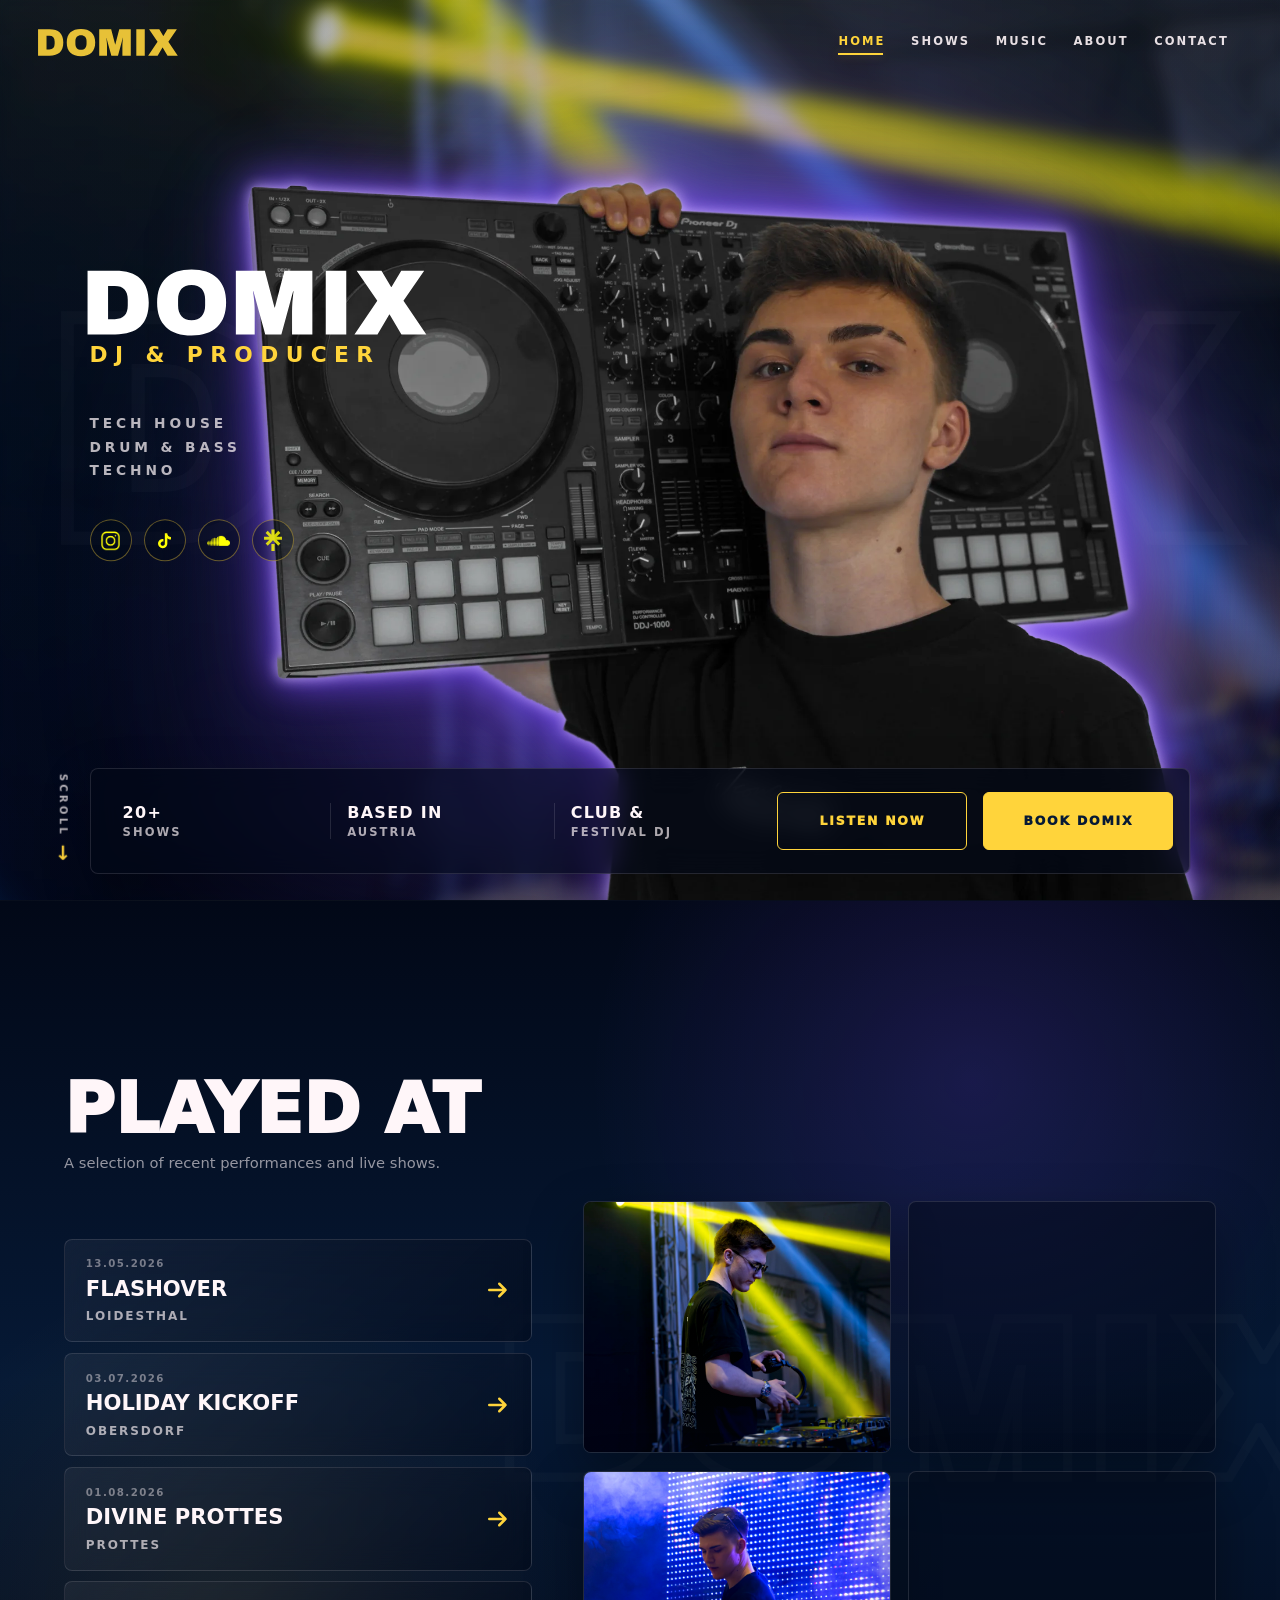
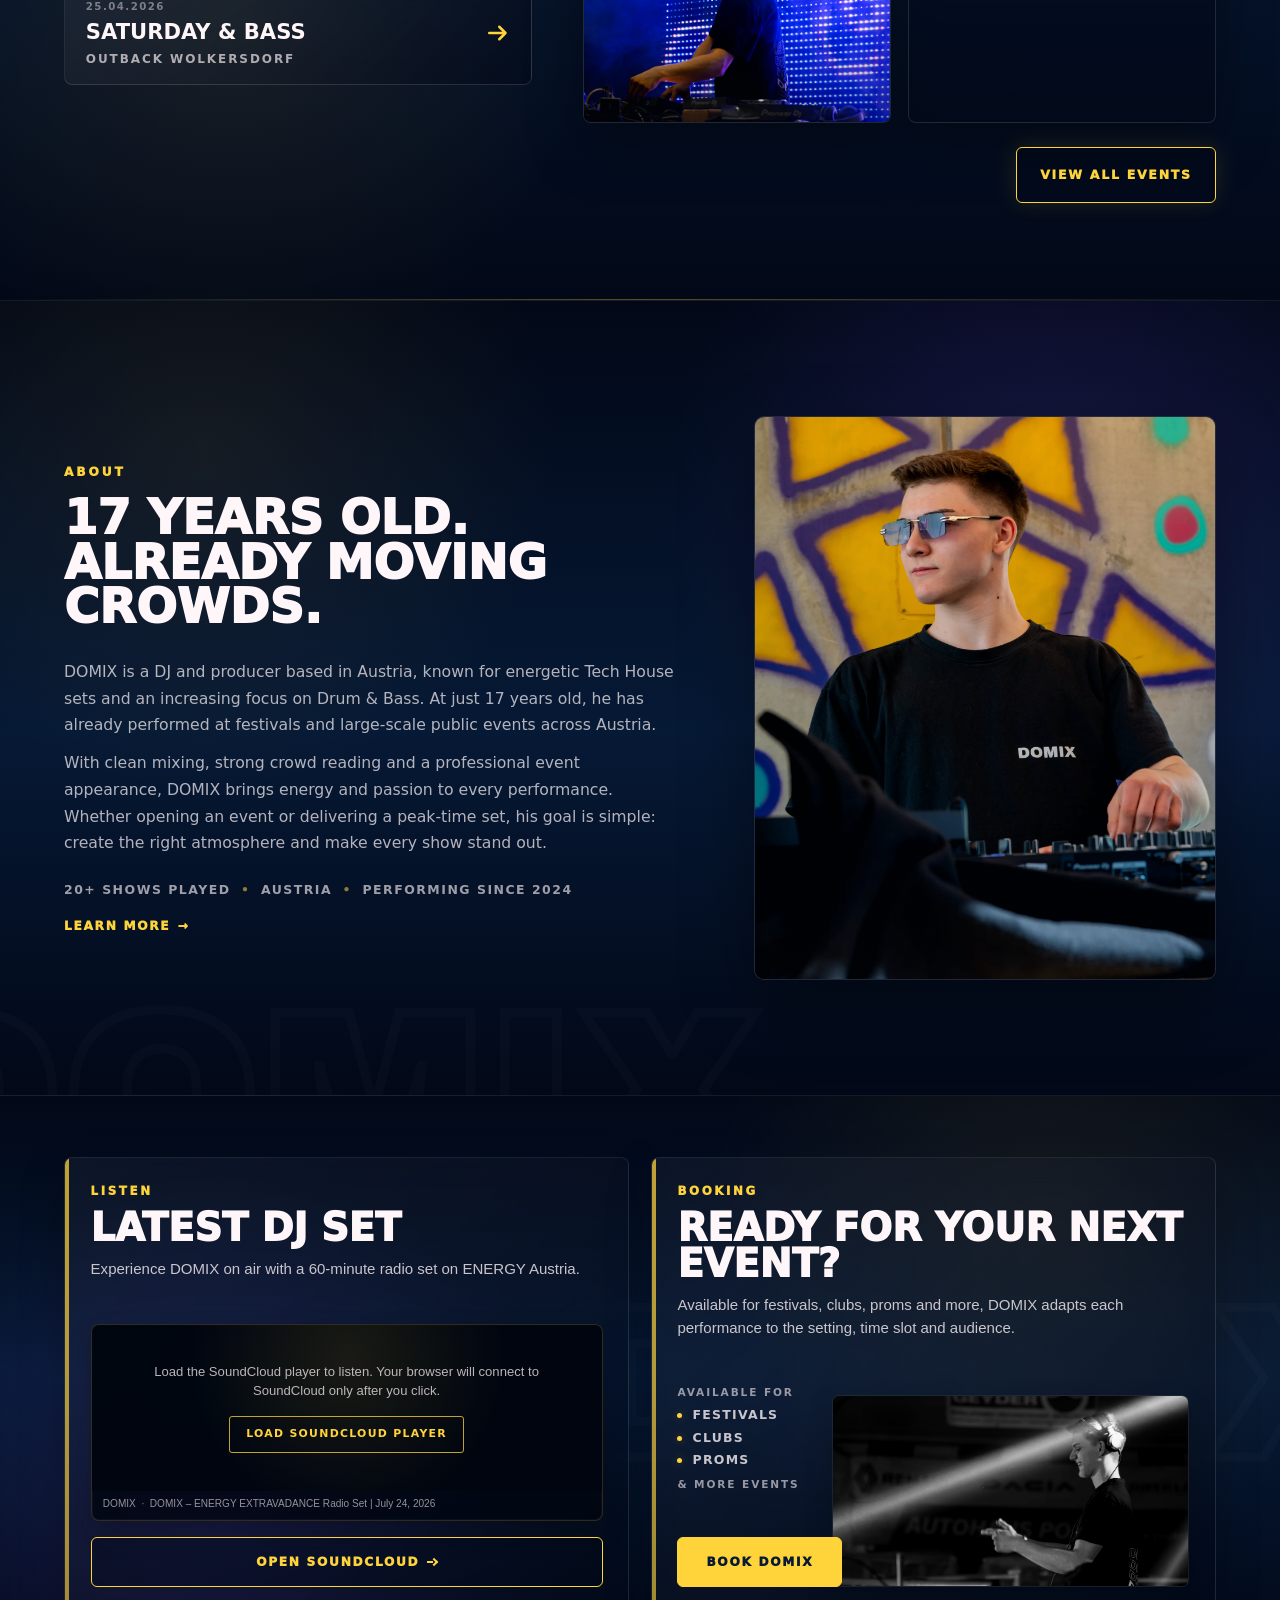
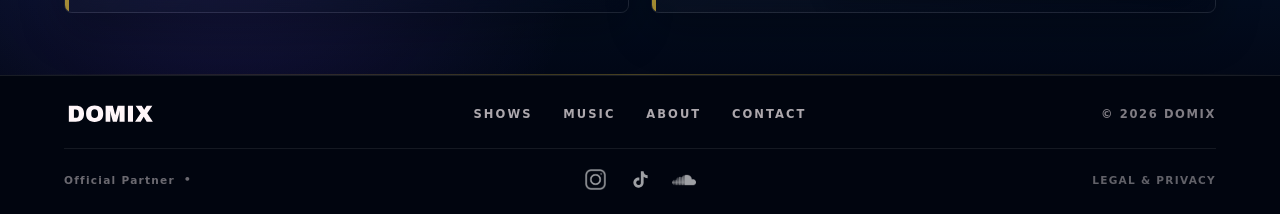
==== commit 3e8961f6: "Add LEGAL & PRIVACY links to footer across multiple pages" ====
--- a/index.html
+++ b/index.html
@@ -238,7 +238,8 @@
             </nav>
 
             <p class="site-footer-mobile-copyright">&copy; 2026 DOMIX</p>
-            <p>All rights reserved</p>
+            <a class="site-footer-mobile-legal" href="legal-privacy.html"><span aria-hidden="true">&middot;</span> LEGAL &amp; PRIVACY</a>
+            <p><a class="site-footer-legal" href="legal-privacy.html">LEGAL &amp; PRIVACY</a></p>
         </div>
     </footer>
 
--- a/css/styles.css
+++ b/css/styles.css
@@ -106,6 +106,7 @@
     --hero-wordmark-y: 0px;
     --hero-equipment-x: 0px;
     --hero-equipment-y: 0px;
+    --hero-equipment-layout-x: 0px;
     --hero-scroll-y: 0px;
     background: var(--domix-blue-deep) url("../images/domix/hero/stage-main.webp") center top / cover no-repeat;
     background-attachment: fixed;
@@ -401,7 +402,7 @@
     width: auto;
     height: 80vh;
     object-fit: contain;
-    transform: translate3d(var(--hero-equipment-x), calc(var(--hero-equipment-y) + var(--hero-scroll-y)), 0);
+    transform: translate3d(calc(var(--hero-equipment-x) + var(--hero-equipment-layout-x)), calc(var(--hero-equipment-y) + var(--hero-scroll-y)), 0);
     will-change: transform;
     animation: homeHeroEquipmentIn 0.5s ease-out 0.4s backwards;
     filter:
@@ -491,6 +492,7 @@
 }
 
 .home-hero-bottom {
+    --home-hero-bottom-x: 0px;
     position: absolute;
     left: clamp(2rem, 7vw, 7rem);
     right: clamp(2rem, 7vw, 7rem);
@@ -506,7 +508,8 @@
     border-radius: 8px;
     box-shadow: 0 18px 48px rgba(0, 0, 0, 0.28);
     backdrop-filter: blur(14px);
-    animation: homeHeroFadeUp 0.5s ease-out 0.5s backwards;
+    transform: translate3d(var(--home-hero-bottom-x), 0, 0);
+    animation: homeHeroBottomIn 0.5s ease-out 0.5s backwards;
 }
 
 .home-hero-stat {
@@ -1653,7 +1656,26 @@
     letter-spacing: 0.12em;
 }
 
+.site-footer-legal,
+.site-footer-mobile-legal {
+    color: inherit;
+    text-decoration: none;
+    transition: color 0.2s ease;
+}
+
+.site-footer-legal:hover,
+.site-footer-legal:focus-visible,
+.site-footer-mobile-legal:hover,
+.site-footer-mobile-legal:focus-visible {
+    color: var(--domix-yellow);
+    outline: none;
+}
+
 .site-footer-mobile-copyright {
+    display: none;
+}
+
+.site-footer-mobile-legal {
     display: none;
 }
 
@@ -3681,15 +3703,41 @@
     }
 }
 
+@keyframes homeHeroBottomIn {
+    from {
+        opacity: 0;
+        transform: translate3d(var(--home-hero-bottom-x), 18px, 0);
+    }
+    to {
+        opacity: 1;
+        transform: translate3d(var(--home-hero-bottom-x), 0, 0);
+    }
+}
+
 @keyframes homeHeroEquipmentIn {
     from {
         opacity: 0;
-        transform: translate3d(calc(var(--hero-equipment-x) + 28px), calc(var(--hero-equipment-y) + var(--hero-scroll-y)), 0);
+        transform: translate3d(calc(var(--hero-equipment-x) + var(--hero-equipment-layout-x) + 28px), calc(var(--hero-equipment-y) + var(--hero-scroll-y)), 0);
     }
     to {
         opacity: 1;
-        transform: translate3d(var(--hero-equipment-x), calc(var(--hero-equipment-y) + var(--hero-scroll-y)), 0);
-    }
+        transform: translate3d(calc(var(--hero-equipment-x) + var(--hero-equipment-layout-x)), calc(var(--hero-equipment-y) + var(--hero-scroll-y)), 0);
+    }
+}
+
+html.page-loading .home-hero-wordmark-wrap,
+html.page-loading .home-hero-subline,
+html.page-loading .home-hero-genres,
+html.page-loading .home-hero-socials,
+html.page-loading .domix-equipment,
+html.page-loading .home-hero-bottom,
+html.page-loader-pending .home-hero-wordmark-wrap,
+html.page-loader-pending .home-hero-subline,
+html.page-loader-pending .home-hero-genres,
+html.page-loader-pending .home-hero-socials,
+html.page-loader-pending .domix-equipment,
+html.page-loader-pending .home-hero-bottom {
+    animation-play-state: paused;
 }
 
 @media (prefers-reduced-motion: reduce) {
@@ -6250,8 +6298,8 @@
     }
 
     .domix-equipment {
+        --hero-equipment-layout-x: 6%;
         height: min(51svh, 430px);
-        transform: translate3d(calc(var(--hero-equipment-x) + 6%), var(--hero-equipment-y), 0);
     }
 
     .home-hero-scroll {
@@ -6447,8 +6495,10 @@
 
     .site-footer-meta {
         display: flex;
-        flex-direction: column;
+        flex-direction: row;
+        flex-wrap: wrap;
         align-items: center;
+        justify-content: center;
         gap: 0;
         padding-top: 0;
         border-top: 0;
@@ -6456,6 +6506,10 @@
 
     .site-footer-socials {
         display: inline-flex;
+        flex: 0 0 100%;
+        width: 100%;
+        align-items: center;
+        justify-content: center;
         order: 1;
         margin-bottom: 0.7rem;
         justify-self: auto;
@@ -6487,6 +6541,18 @@
         font-size: 0.62rem;
         font-weight: 800;
         letter-spacing: 0.14em;
+    }
+
+    .site-footer-mobile-legal {
+        display: inline-flex;
+        align-items: center;
+        gap: 0.55rem;
+        order: 3;
+        margin: 0 0 0 0.55rem;
+        color: rgba(255, 246, 249, 0.38);
+        font-size: 0.58rem;
+        font-weight: 800;
+        letter-spacing: 0.12em;
     }
 
     .site-footer-meta > p:not(.site-footer-mobile-copyright) {
@@ -6721,12 +6787,12 @@
     }
 
     .home-hero-bottom {
+        --home-hero-bottom-x: -50%;
         right: auto;
         left: 50%;
         bottom: max(1.25rem, env(safe-area-inset-bottom));
         grid-template-columns: repeat(2, minmax(0, 1fr));
         width: min(calc(100% - 2rem), 300px);
-        transform: translateX(-50%);
     }
 
     .home-hero-stat,
@@ -8093,9 +8159,9 @@
 
 /* Legal & Privacy */
 .legal-hero {
-    min-height: clamp(520px, 64vh, 720px);
+    min-height: clamp(440px, 48vh, 560px);
     padding-top: 128px;
-    padding-bottom: 72px;
+    padding-bottom: 56px;
     background-position: center 22%;
 }
 
@@ -8124,47 +8190,9 @@
 }
 
 .legal-page-inner {
-    display: grid;
-    grid-template-columns: minmax(170px, 220px) minmax(0, 860px);
-    align-items: start;
-    justify-content: center;
-    gap: clamp(2.5rem, 6vw, 6rem);
     width: 100%;
-    max-width: var(--domix-content-width);
+    max-width: 1200px;
     margin: 0 auto;
-}
-
-.legal-index {
-    position: sticky;
-    top: 145px;
-    display: grid;
-    gap: 0.8rem;
-    padding: 1.25rem 0;
-    border-top: 1px solid rgba(255, 212, 59, 0.55);
-    border-bottom: 1px solid rgba(255, 246, 249, 0.12);
-}
-
-.legal-index p {
-    margin: 0 0 0.35rem;
-    color: var(--domix-yellow);
-    font-size: 0.66rem;
-    font-weight: 900;
-    letter-spacing: 0.18em;
-}
-
-.legal-index a {
-    color: rgba(255, 246, 249, 0.68);
-    font-size: 0.84rem;
-    font-weight: 750;
-    line-height: 1.4;
-    text-decoration: none;
-    transition: color 0.2s ease, transform 0.2s ease;
-}
-
-.legal-index a:hover,
-.legal-index a:focus-visible {
-    color: var(--domix-yellow);
-    transform: translateX(4px);
 }
 
 .legal-document {
@@ -8195,9 +8223,11 @@
 .legal-block > h2 {
     margin: 0 0 clamp(1.5rem, 3vw, 2.4rem);
     color: #fff6f9;
-    font-size: clamp(2.25rem, 5vw, 4.8rem);
+    max-width: 100%;
+    font-size: clamp(1rem, 5.5vw, 4.8rem);
     font-weight: 950;
     line-height: 0.95;
+    white-space: nowrap;
     text-transform: uppercase;
 }
 
@@ -8205,8 +8235,8 @@
 .legal-block address,
 .legal-details dd {
     color: rgba(255, 246, 249, 0.76);
-    font-size: clamp(0.94rem, 1.15vw, 1.05rem);
-    line-height: 1.72;
+    font-size: 1rem;
+    line-height: 1.68;
 }
 
 .legal-block p {
@@ -8238,7 +8268,7 @@
 
 .legal-details > div {
     display: grid;
-    grid-template-columns: minmax(180px, 0.8fr) minmax(0, 1.2fr);
+    grid-template-columns: minmax(320px, 0.8fr) minmax(0, 1.2fr);
     gap: 1.5rem;
     padding: 1.35rem 0;
     border-top: 1px solid rgba(255, 246, 249, 0.1);
@@ -8250,6 +8280,7 @@
     font-weight: 900;
     letter-spacing: 0.1em;
     line-height: 1.5;
+    white-space: nowrap;
     text-transform: uppercase;
 }
 
@@ -8263,6 +8294,11 @@
     border-top: 1px solid rgba(255, 246, 249, 0.1);
 }
 
+.legal-subsection > p,
+.legal-subsection > address {
+    max-width: 86ch;
+}
+
 .legal-subsection:first-of-type {
     padding-top: 0;
     border-top: 0;
@@ -8273,24 +8309,17 @@
 }
 
 .legal-subsection h3 {
-    display: grid;
-    grid-template-columns: 2.4rem minmax(0, 1fr);
-    gap: 0.8rem;
-    align-items: baseline;
     margin: 0 0 1.15rem;
     color: #fff6f9;
-    font-size: clamp(1.22rem, 2.1vw, 1.75rem);
+    max-width: 100%;
+    font-size: clamp(0.65rem, 2vw, 1.75rem);
     font-weight: 900;
     line-height: 1.2;
-}
-
-.legal-subsection h3 span {
-    color: var(--domix-yellow);
-    font-size: 0.68rem;
-    letter-spacing: 0.12em;
-}
-
-.legal-subsection .legal-updated {
+    white-space: nowrap;
+}
+
+.legal-block .legal-updated {
+    max-width: none;
     margin-top: 1.5rem;
     color: var(--domix-yellow);
     font-size: 0.75rem;
@@ -8301,8 +8330,8 @@
 
 @media (max-width: 900px) {
     .legal-hero {
-        min-height: 500px;
-        padding: 6rem var(--subpage-mobile-gutter, 1.25rem) 3.75rem;
+        min-height: 430px;
+        padding: 5.75rem var(--subpage-mobile-gutter, 1.25rem) 3rem;
     }
 
     .legal-hero .subpage-title {
@@ -8317,25 +8346,22 @@
         padding: var(--subpage-mobile-section-space, 4.5rem) var(--subpage-mobile-gutter, 1.25rem);
     }
 
-    .legal-page-inner {
-        grid-template-columns: minmax(0, 1fr);
-        gap: 2rem;
-    }
-
-    .legal-index {
-        position: static;
-        grid-template-columns: repeat(2, minmax(0, 1fr));
-        gap: 0.7rem 1rem;
-    }
-
-    .legal-index p {
-        grid-column: 1 / -1;
-    }
+    .legal-block > h2 {
+        font-size: clamp(1.6rem, 6vw, 3.4rem);
+        line-height: 1;
+    }
+
+    .legal-subsection h3 {
+        font-size: clamp(1.05rem, 3vw, 1.4rem);
+        line-height: 1.28;
+        white-space: normal;
+    }
+
 }
 
 @media (max-width: 560px) {
     .legal-hero {
-        min-height: 460px;
+        min-height: 400px;
     }
 
     .legal-hero .subpage-title {
@@ -8344,7 +8370,17 @@
     }
 
     .legal-block {
-        padding: 1.25rem;
+        padding: clamp(0.85rem, 4vw, 1.25rem);
+    }
+
+    .legal-kicker {
+        font-size: 0.72rem;
+    }
+
+    .legal-block > h2 {
+        font-size: clamp(1.05rem, 6vw, 2.15rem);
+        line-height: 1.02;
+        white-space: nowrap;
     }
 
     .legal-details > div {
@@ -8352,8 +8388,14 @@
         gap: 0.45rem;
     }
 
+    .legal-details dt {
+        font-size: clamp(0.72rem, 3vw, 0.78rem);
+        line-height: 1.4;
+        white-space: normal;
+    }
+
     .legal-subsection h3 {
-        grid-template-columns: 2rem minmax(0, 1fr);
-        gap: 0.55rem;
-    }
-}
+        font-size: clamp(1.05rem, 4.2vw, 1.25rem);
+        line-height: 1.3;
+    }
+}
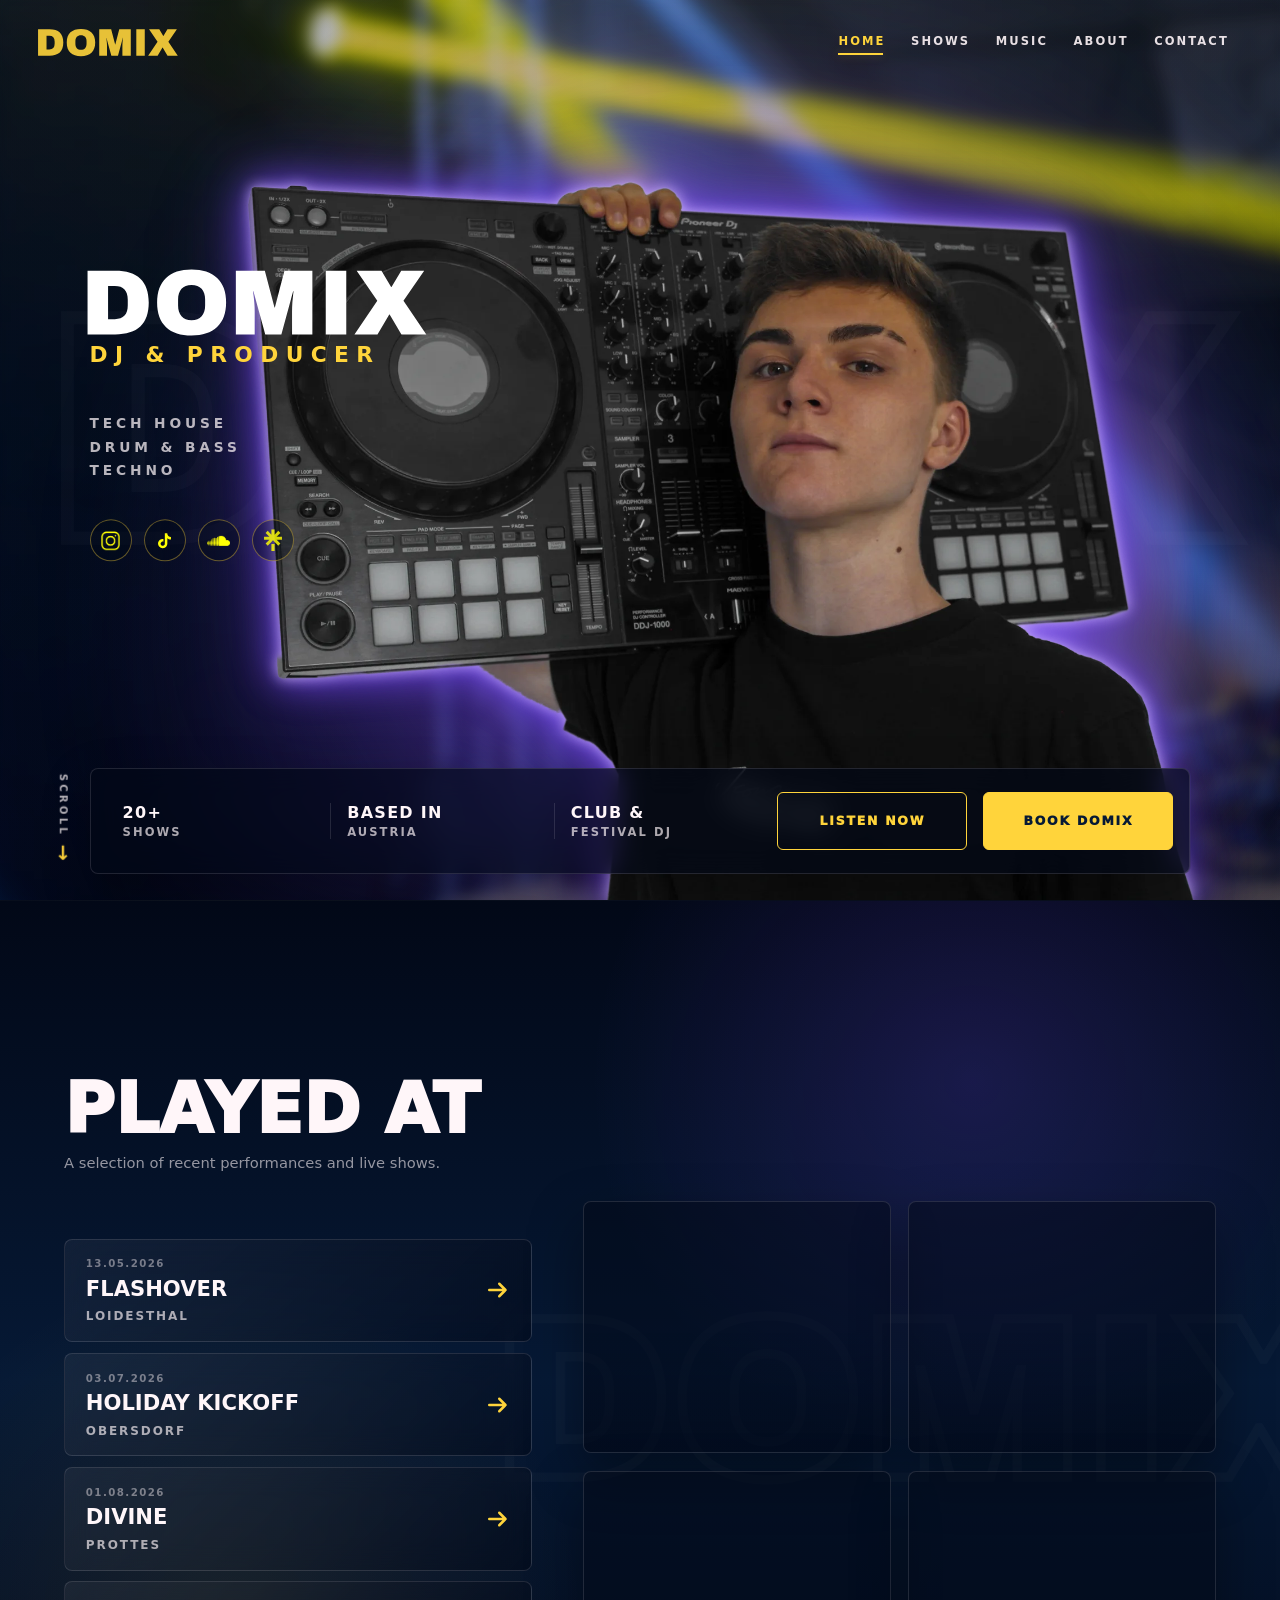
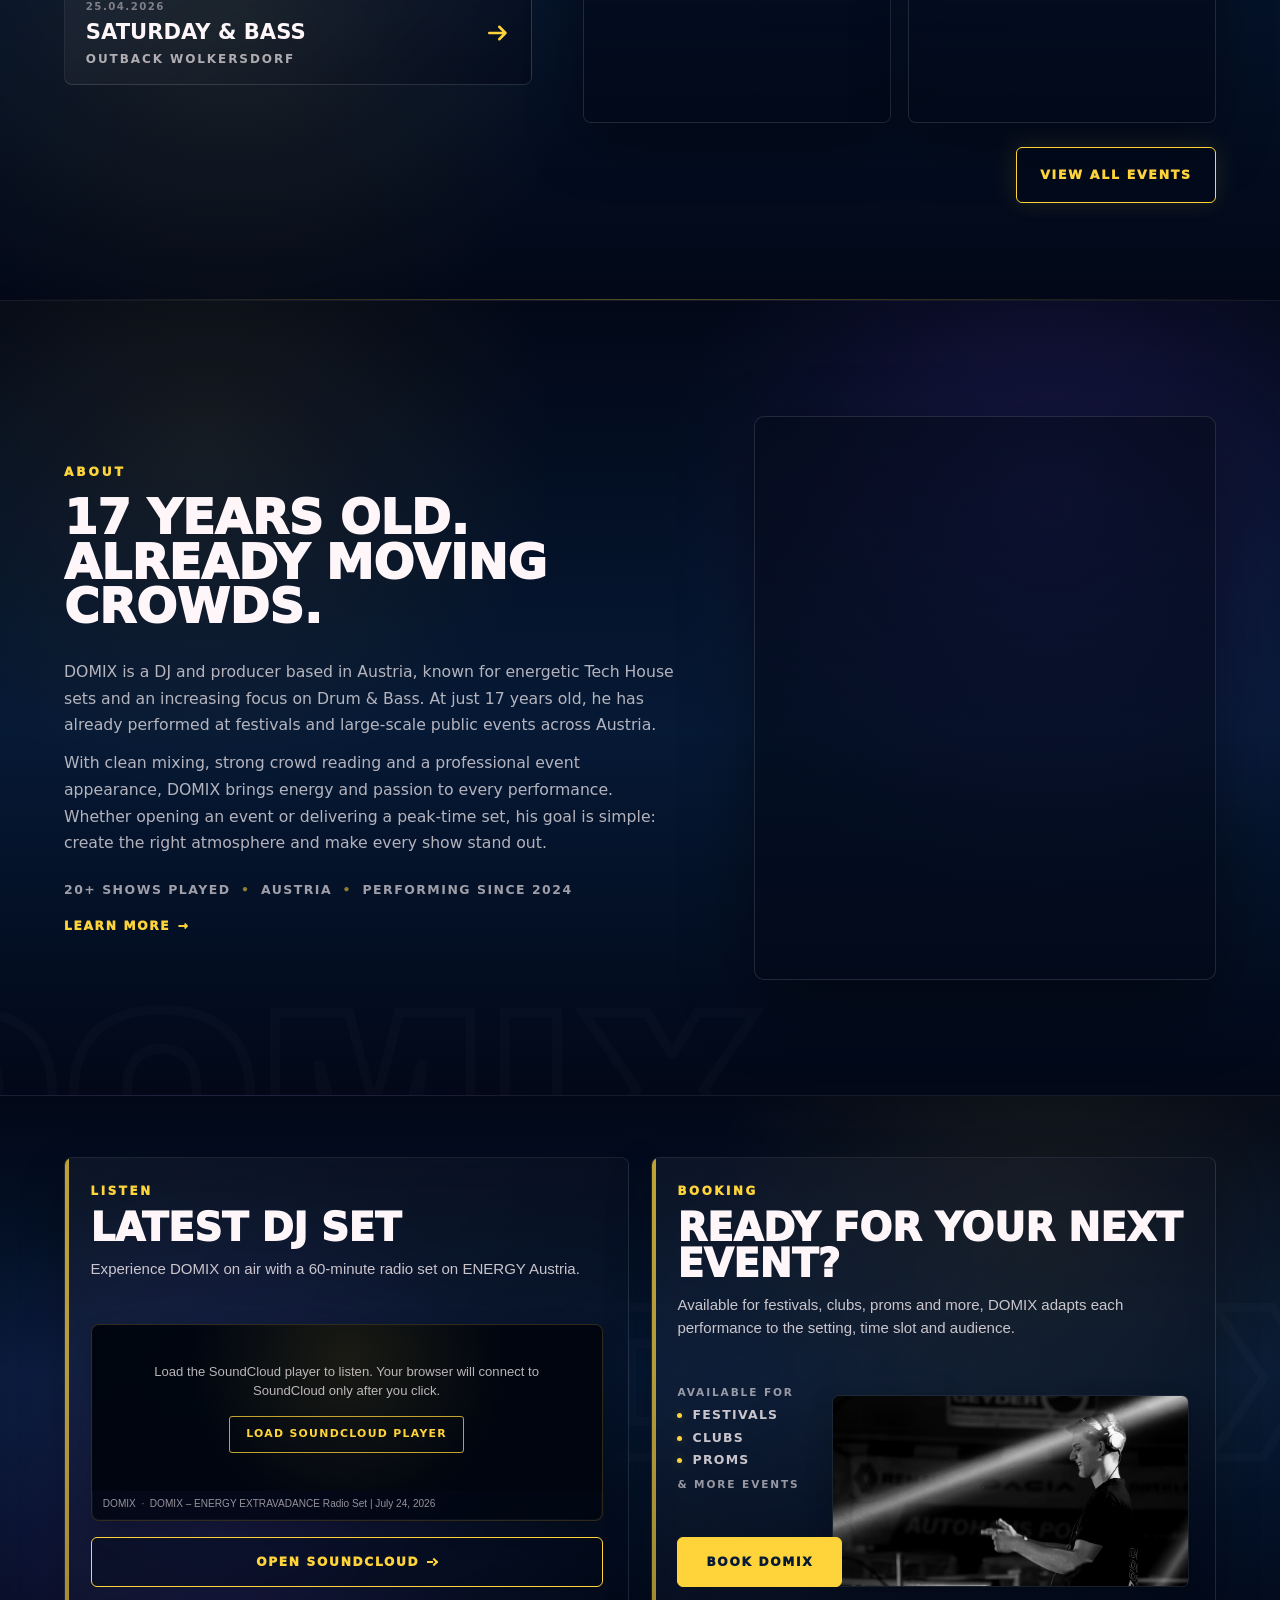
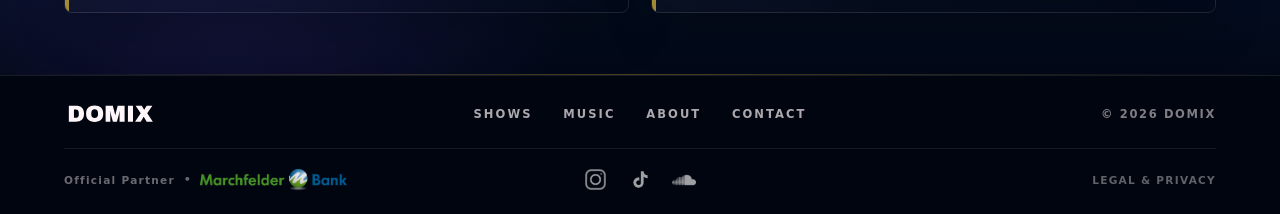
==== commit 9e811aea: "Update event details for DiVINE Prottes show: rename and enhance description" ====
--- a/index.html
+++ b/index.html
@@ -106,7 +106,7 @@
 
                         <a class="played-at-card" href="shows.html#divine-prottes-show" data-event="3">
                             <span class="played-at-meta">01.08.2026</span>
-                            <span class="played-at-name">DiVINE PROTTES</span>
+                            <span class="played-at-name">DiVINE</span>
                             <span class="played-at-location">Prottes <span class="played-at-card-date">&bull; 01.08.2026</span></span>
                             <svg class="played-at-arrow" viewBox="0 0 24 24" aria-hidden="true">
                                 <path d="M5 12h13m-5-5 5 5-5 5" fill="none" stroke="currentColor" stroke-width="2" stroke-linecap="round" stroke-linejoin="round" />
@@ -131,8 +131,8 @@
                             <a class="played-at-image-card" href="shows.html#holiday-kickoff-show" data-event="2" aria-label="Holiday Kickoff Event ansehen">
                                 <img src="images/domix/events/Holiday%20Kickoff%202026/Holiday-Kickoff-1.webp" srcset="images/domix/events/Holiday%20Kickoff%202026/Holiday-Kickoff-1.webp 1920w" sizes="(max-width: 1100px) 50vw, 34vw" alt="Holiday Kickoff Obersdorf 2026" width="1920" height="1280" loading="lazy" decoding="async">
                             </a>
-                            <a class="played-at-image-card" href="shows.html#divine-prottes-show" data-event="3" aria-label="DiVINE Prottes Event ansehen">
-                                <img src="images/domix/events/DiVINE%20Prottes%202026/DiVINE_Prottes_2026-8.webp" srcset="images/domix/events/DiVINE%20Prottes%202026/DiVINE_Prottes_2026-8.webp 1920w" sizes="(max-width: 1100px) 50vw, 34vw" alt="DOMIX performing at DiVINE Prottes 2026" width="1920" height="1280" loading="lazy" decoding="async">
+                            <a class="played-at-image-card" href="shows.html#divine-prottes-show" data-event="3" aria-label="DiVINE Event ansehen">
+                                <img src="images/domix/events/DiVINE%20Prottes%202026/DiVINE_Prottes_2026-8.webp" srcset="images/domix/events/DiVINE%20Prottes%202026/DiVINE_Prottes_2026-8.webp 1920w" sizes="(max-width: 1100px) 50vw, 34vw" alt="DOMIX performing at DiVINE in Prottes in 2026" width="1920" height="1280" loading="lazy" decoding="async">
                             </a>
                             <a class="played-at-image-card" href="shows.html#saturday-bass-show" data-event="4" aria-label="Saturday &amp; Bass Event ansehen">
                                 <img src="images/domix/events/Saturday%20%26%20Bass%202026/Outback_1-06.webp" srcset="images/domix/events/Saturday%20%26%20Bass%202026/Outback_1-06.webp 1920w" sizes="(max-width: 1100px) 50vw, 34vw" alt="Saturday &amp; Bass Outback Wolkersdorf 2026" width="1920" height="1280" loading="lazy" decoding="async">
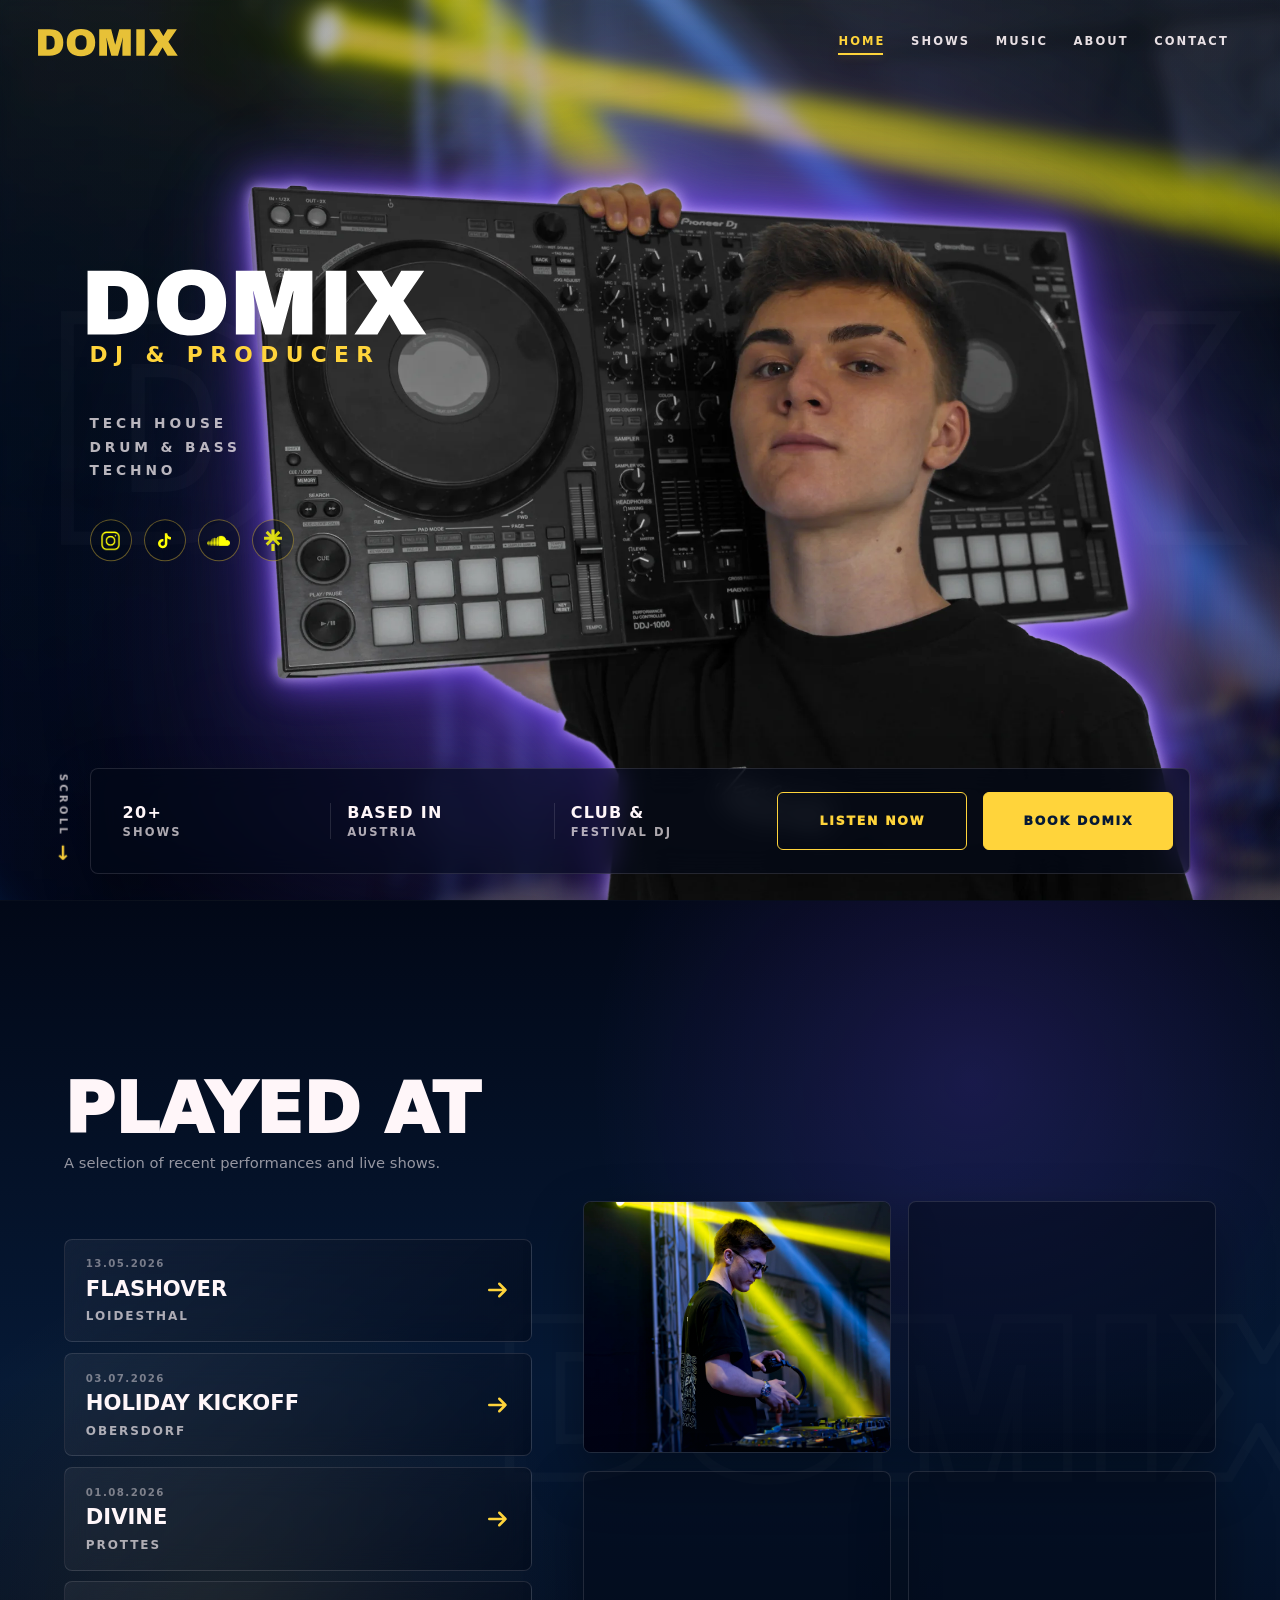
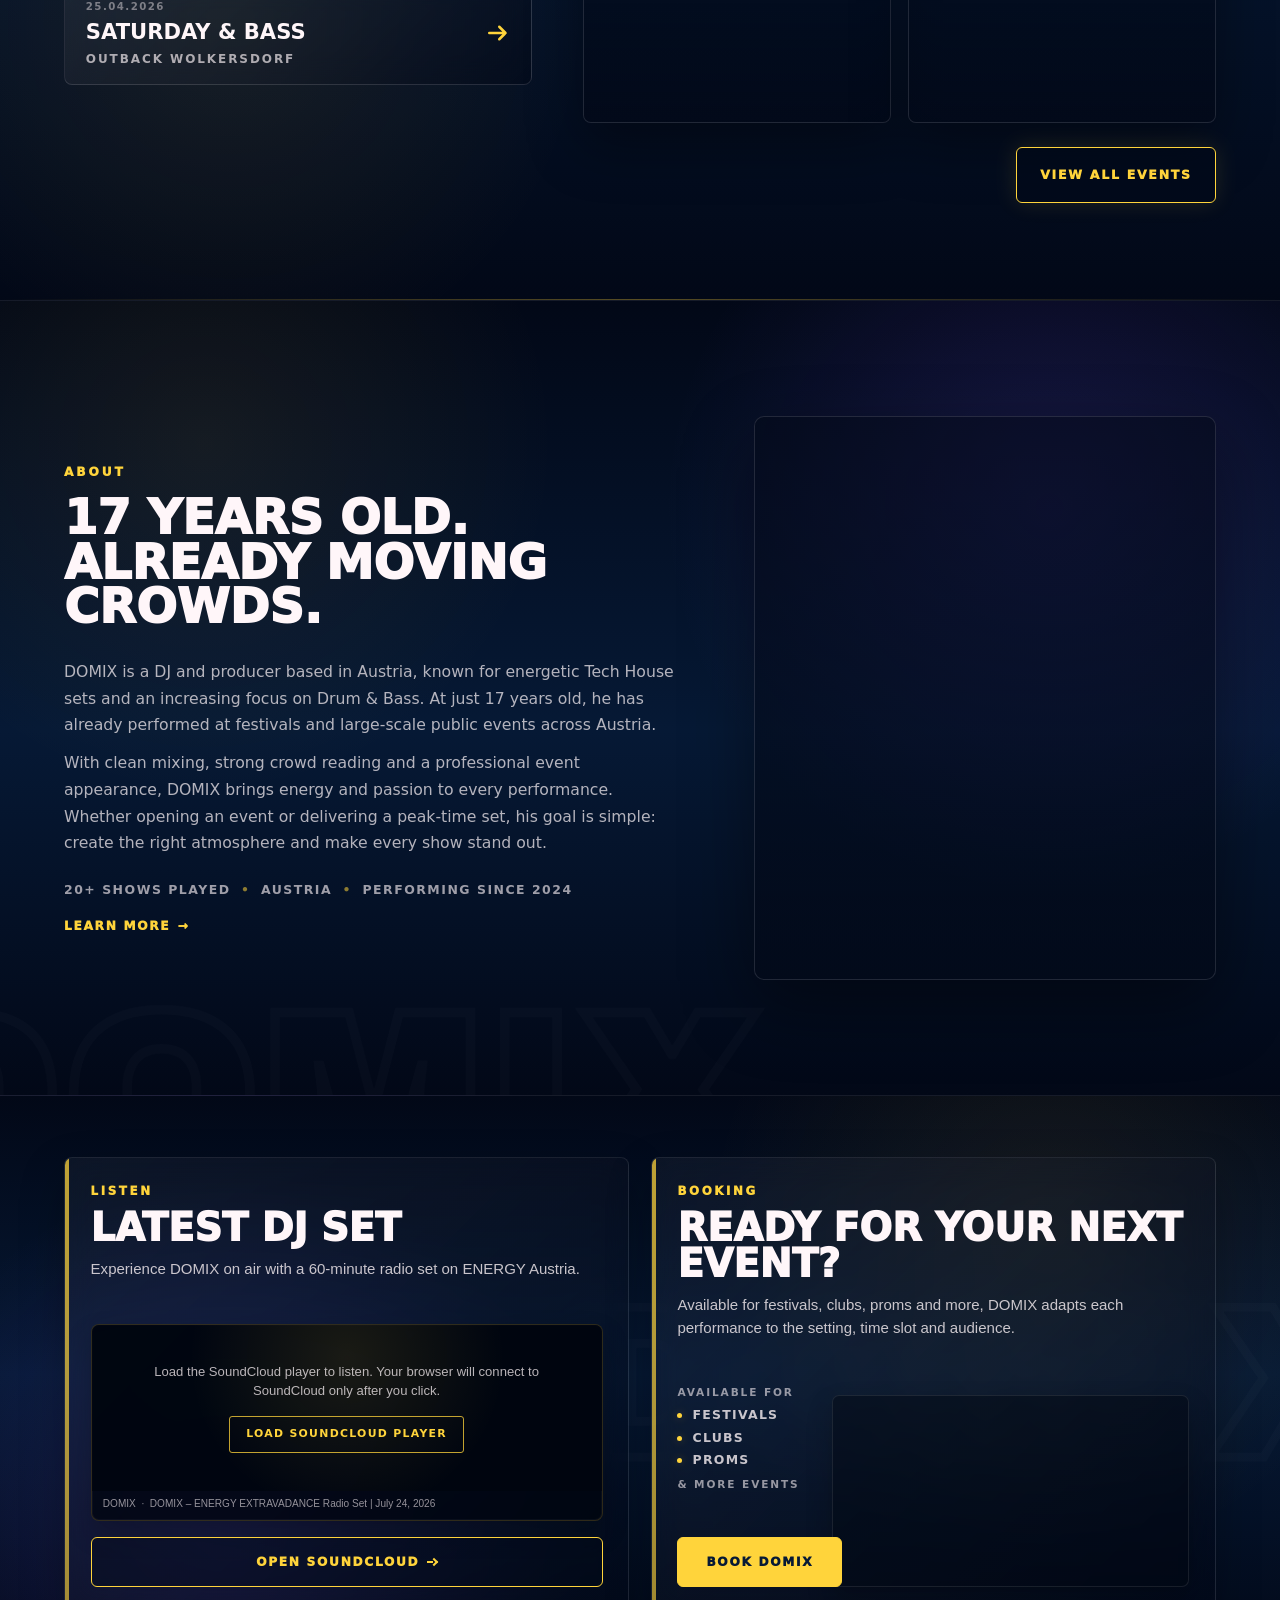
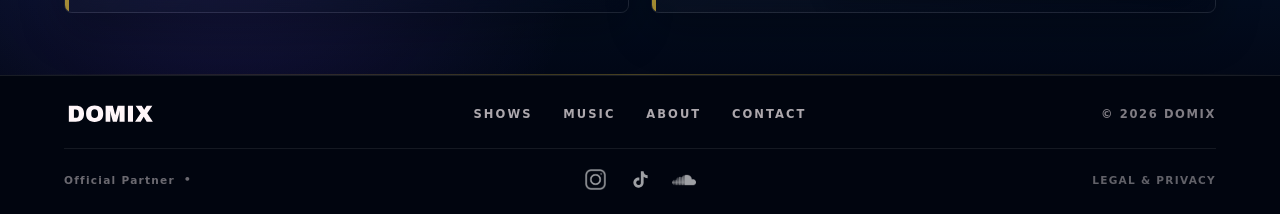
==== commit 0130ec6d: "Add social preview metadata and images (open graph)" ====
--- a/index.html
+++ b/index.html
@@ -7,6 +7,19 @@
     <meta name="description" content="Offizielle Website von DOMIX, DJ und Producer aus Oesterreich.">
     <link rel="canonical" href="https://domix-dj.com/">
     <title>DOMIX - DJ & Music Producer</title>
+    <meta property="og:title" content="DOMIX - DJ &amp; Music Producer">
+    <meta property="og:description" content="Offizielle Website von DOMIX, DJ und Producer aus Oesterreich.">
+    <meta property="og:type" content="website">
+    <meta property="og:url" content="https://domix-dj.com/">
+    <meta property="og:image" content="https://domix-dj.com/images/social-preview/domix-home-preview.jpg">
+    <meta property="og:image:width" content="2443">
+    <meta property="og:image:height" content="1393">
+    <meta property="og:image:type" content="image/jpeg">
+    <meta property="og:image:alt" content="DOMIX – DJ &amp; Producer aus Österreich">
+    <meta name="twitter:card" content="summary_large_image">
+    <meta name="twitter:title" content="DOMIX - DJ &amp; Music Producer">
+    <meta name="twitter:description" content="Offizielle Website von DOMIX, DJ und Producer aus Oesterreich.">
+    <meta name="twitter:image" content="https://domix-dj.com/images/social-preview/domix-home-preview.jpg">
     <link rel="preload" href="images/domix/hero/stage-main.webp" as="image" type="image/webp">
     <link rel="stylesheet" href="css/styles.css">
     <script src="js/site.js" defer></script>
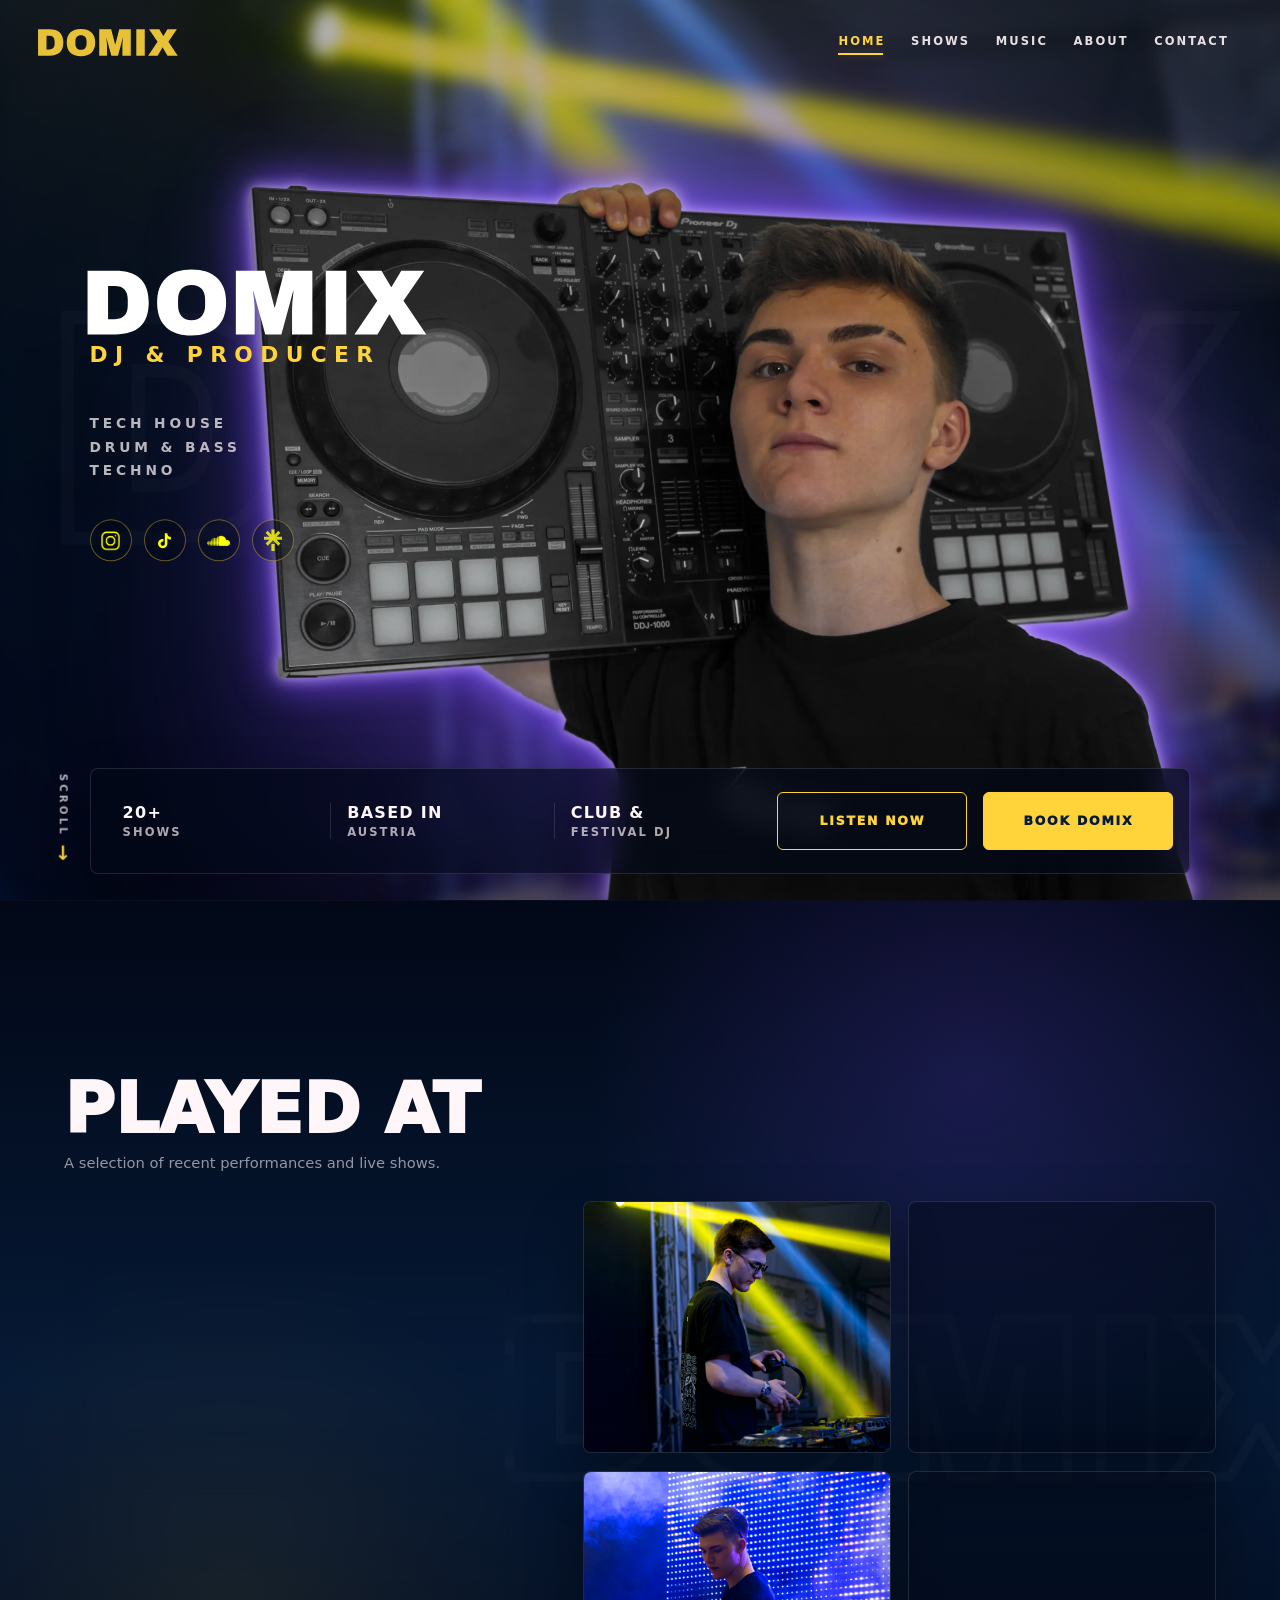
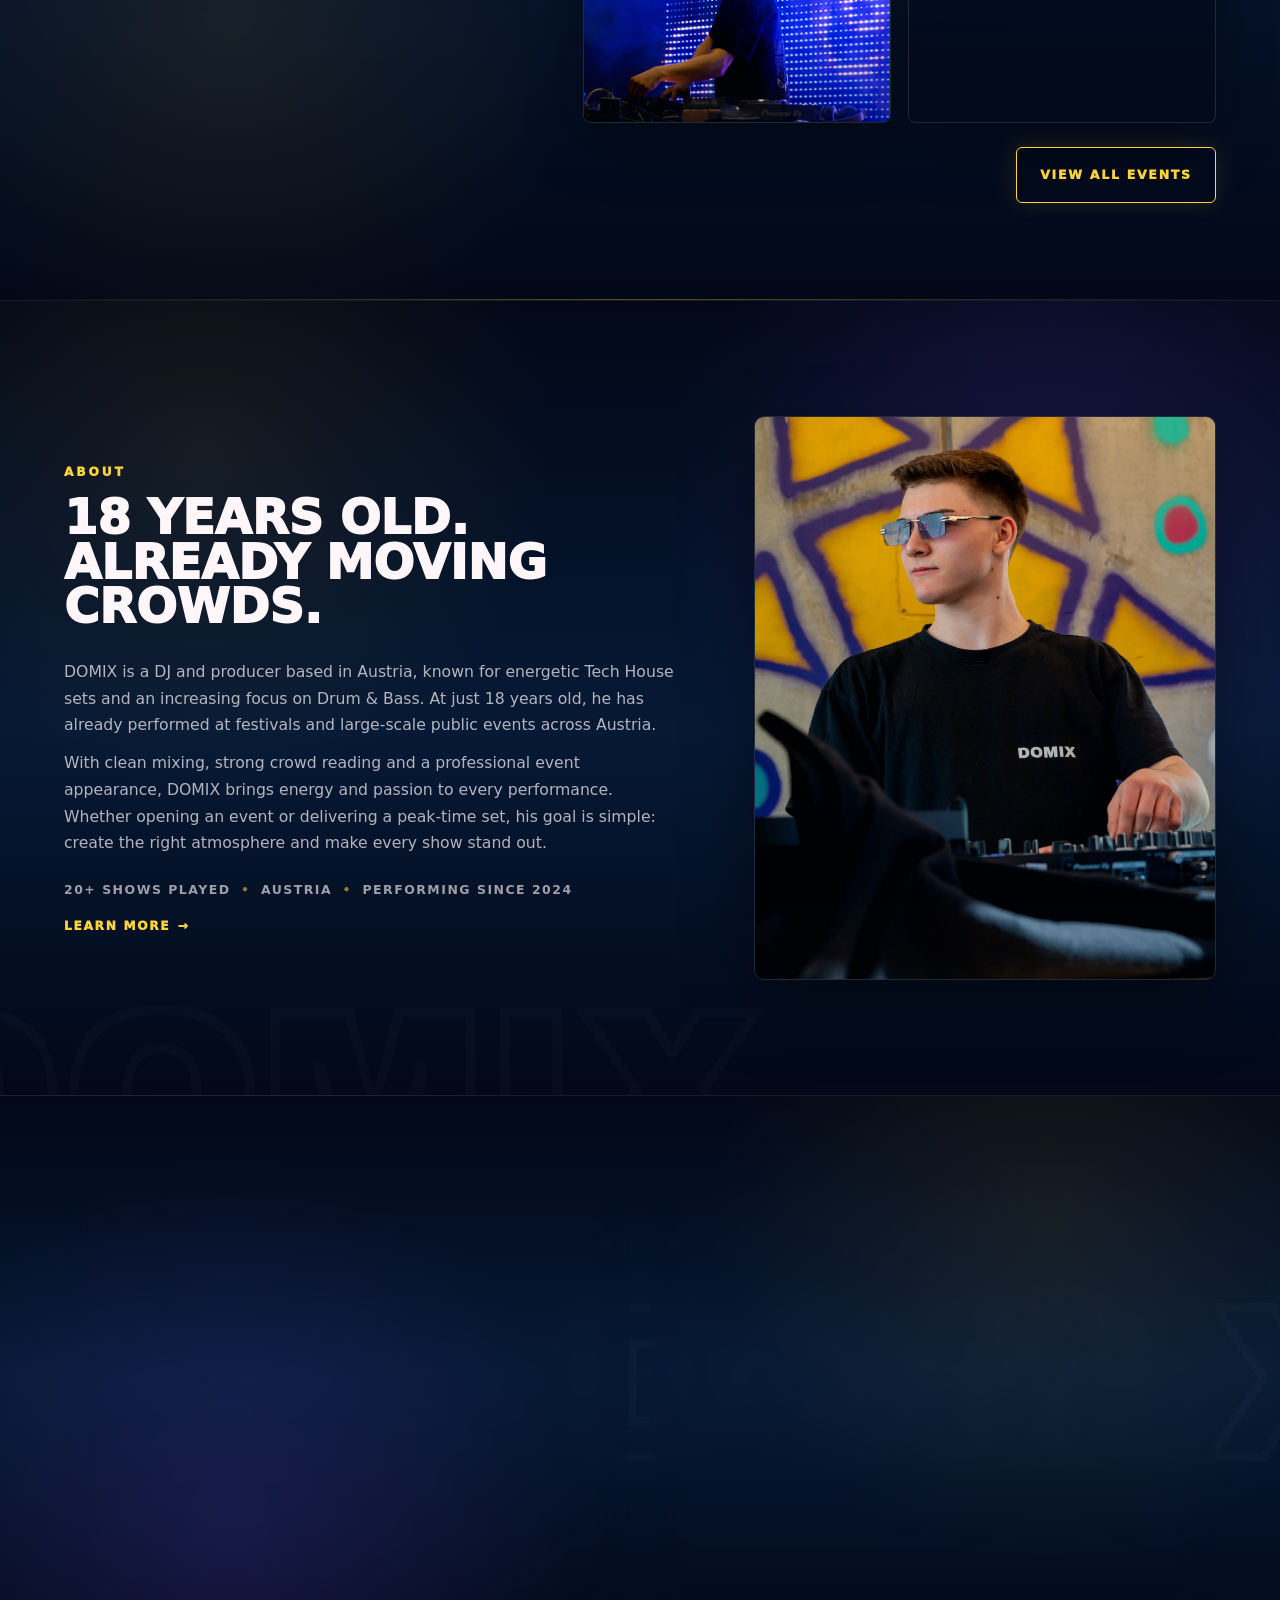
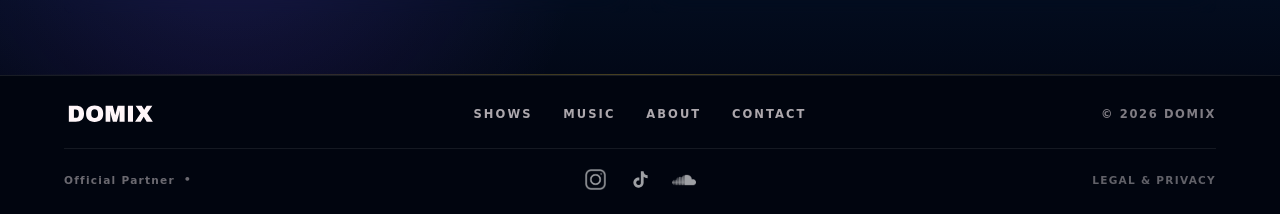
==== commit 01c80e3d: "Update age to 18 in about section across relevant pages" ====
--- a/index.html
+++ b/index.html
@@ -162,9 +162,9 @@
             <div class="about-inner">
                 <div class="about-copy">
                     <span class="about-kicker">ABOUT</span>
-                    <h2 id="about-title"><span>17 YEARS OLD.</span><span>ALREADY MOVING CROWDS.</span></h2>
+                    <h2 id="about-title"><span>18 YEARS OLD.</span><span>ALREADY MOVING CROWDS.</span></h2>
                     <div class="about-text">
-                        <p>DOMIX is a DJ and producer based in Austria, known for energetic Tech House sets and an increasing focus on Drum &amp; Bass. At just 17 years old, he has already performed at festivals and large-scale public events across Austria.</p>
+                        <p>DOMIX is a DJ and producer based in Austria, known for energetic Tech House sets and an increasing focus on Drum &amp; Bass. At just 18 years old, he has already performed at festivals and large-scale public events across Austria.</p>
                         <p>With clean mixing, strong crowd reading and a professional event appearance, DOMIX brings energy and passion to every performance. Whether opening an event or delivering a peak-time set, his goal is simple: create the right atmosphere and make every show stand out.</p>
                     </div>
                     <p class="about-info"><span class="about-info-item">20+ SHOWS PLAYED</span><span class="about-info-separator" aria-hidden="true">&bull;</span><span class="about-info-item">AUSTRIA</span><span class="about-info-separator about-info-separator--before-since" aria-hidden="true">&bull;</span><span class="about-info-item about-info-item--since">PERFORMING SINCE 2024</span></p>
--- a/css/styles.css
+++ b/css/styles.css
@@ -2721,7 +2721,8 @@
     white-space: nowrap;
 }
 
-#lange-einkaufsnacht-show .recent-show-heading h3 {
+#lange-einkaufsnacht-show .recent-show-heading h3,
+#lange-einkaufsnacht-september-show .recent-show-heading h3 {
     white-space: normal;
 }
 
@@ -4549,7 +4550,7 @@
     .about-introduction .about-prose,
     .about-sound .about-prose,
     .about-production .about-production-text,
-    .about-page-section.about-partner .about-section-copy > p:last-child {
+    .about-page-section.about-partner .about-partner-text {
         margin-top: clamp(1.3rem, 1.9vw, 1.75rem);
     }
 
@@ -4684,7 +4685,7 @@
 
 .about-prose p,
 .about-production-text,
-.about-partner .about-section-copy > p:last-child {
+.about-partner-text {
     margin: 0;
     color: var(--about-muted);
     font-size: clamp(1rem, 1.12vw, 1.12rem);
@@ -4942,7 +4943,7 @@
 
 .about-timeline p,
 .about-services p,
-.about-partner .about-section-copy > p:last-child {
+.about-partner-text {
     margin: 0;
     color: var(--about-muted);
     font-size: clamp(0.88rem, 0.95vw, 1rem);
@@ -5096,7 +5097,7 @@
     gap: clamp(5rem, 9vw, 9rem);
 }
 
-.about-partner .about-section-copy > p:last-child {
+.about-partner-text {
     max-width: 600px;
     margin-top: clamp(2rem, 3vw, 2.8rem);
 }
@@ -5314,6 +5315,11 @@
         min-height: 220px;
     }
 
+}
+
+.about-partner-logo a {
+    display: block;
+    width: min(100%, 540px);
 }
 
 @media (max-width: 620px) {
@@ -7714,7 +7720,7 @@
 
     .about-prose,
     .about-production-text,
-    .about-partner .about-section-copy > p:last-child {
+    .about-partner-text {
         width: 100%;
         max-width: 650px;
         text-align: left;
@@ -7722,7 +7728,7 @@
 
     .about-prose p,
     .about-production-text,
-    .about-partner .about-section-copy > p:last-child,
+    .about-partner-text,
     .about-timeline p,
     .about-services p {
         font-size: clamp(1rem, 2.25vw, 1.08rem);
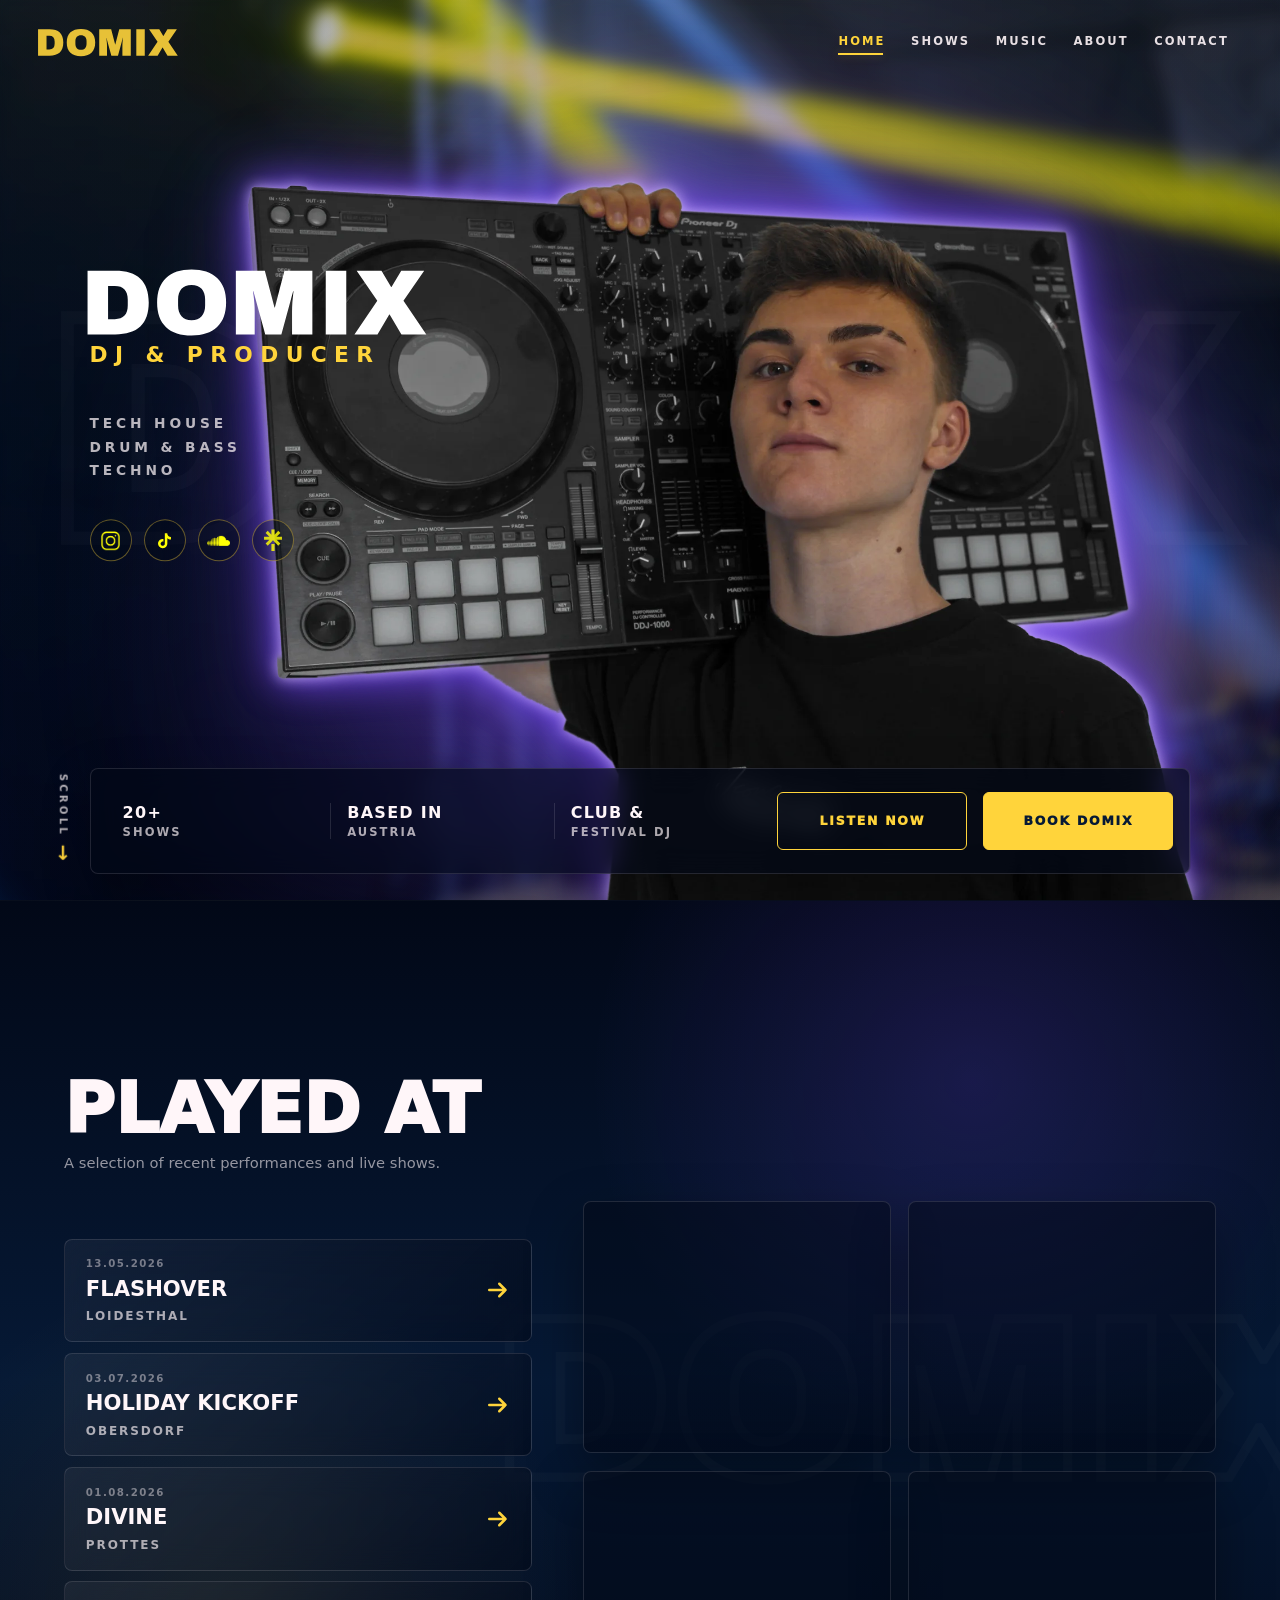
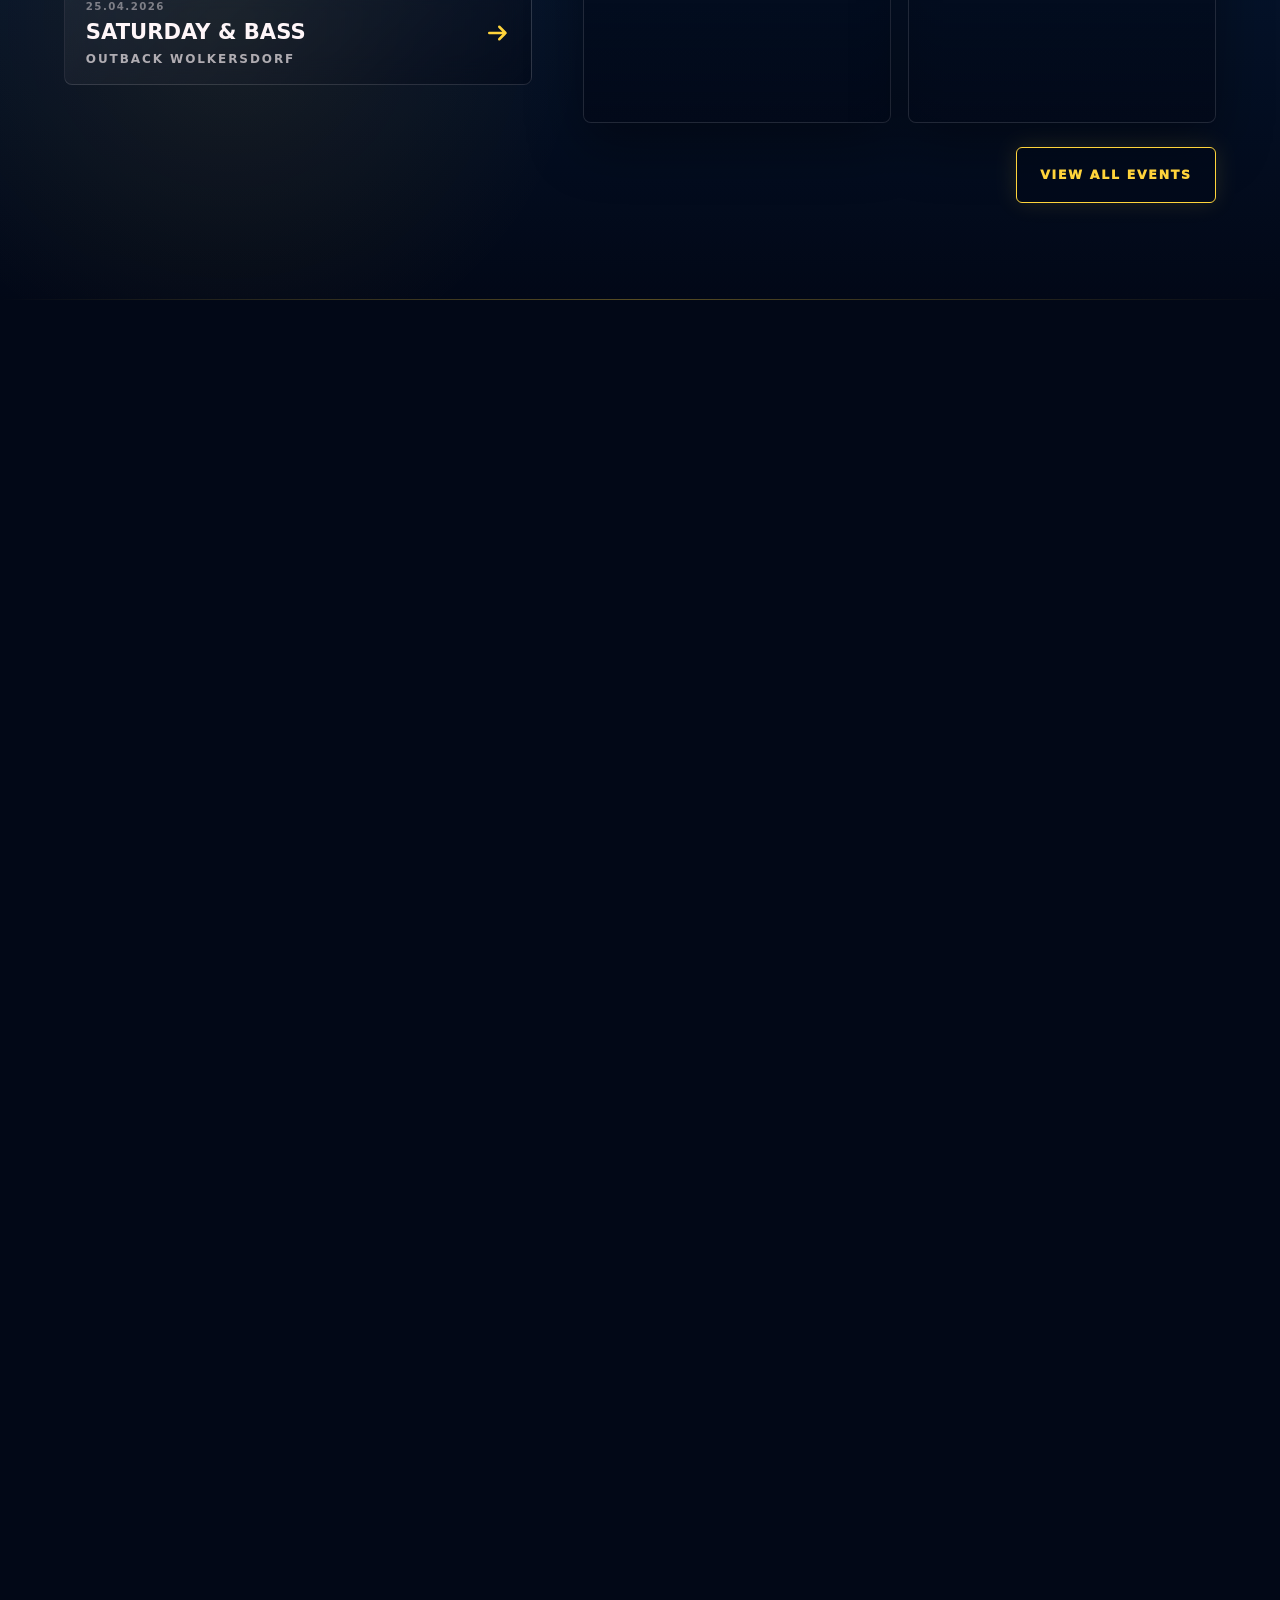
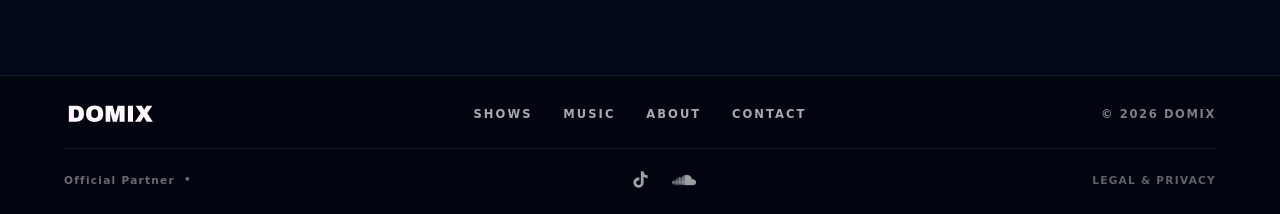
==== commit 6a5389b2: "Optimize static website performance and fix interaction races" ====
--- a/index.html
+++ b/index.html
@@ -53,9 +53,9 @@
                 <span>TECHNO</span>
             </div>
             <div class="home-hero-socials" aria-label="Social links">
-                <a href="https://www.instagram.com/domix.dj" target="_blank" rel="noopener noreferrer" aria-label="Instagram" data-tooltip="Instagram"><img src="images/social/instagram-icon.png" alt="" width="3000" height="3000" decoding="async"></a>
+                <a href="https://www.instagram.com/domix.dj" target="_blank" rel="noopener noreferrer" aria-label="Instagram" data-tooltip="Instagram"><img src="images/social/instagram-icon.webp" alt="" width="3000" height="3000" decoding="async"></a>
                 <a href="https://www.tiktok.com/@domix.dj" target="_blank" rel="noopener noreferrer" aria-label="TikTok" data-tooltip="TikTok"><img src="images/social/tiktok-icon.svg" alt="" width="150" height="150" decoding="async"></a>
-                <a href="https://soundcloud.com/domix_dj" target="_blank" rel="noopener noreferrer" aria-label="SoundCloud" data-tooltip="SoundCloud"><img src="images/social/soundcloud-icon.png" alt="" width="512" height="512" decoding="async"></a>
+                <a href="https://soundcloud.com/domix_dj" target="_blank" rel="noopener noreferrer" aria-label="SoundCloud" data-tooltip="SoundCloud"><img src="images/social/soundcloud-icon.webp" alt="" width="512" height="512" decoding="async"></a>
                 <a href="https://linktr.ee/domix.dj" target="_blank" rel="noopener noreferrer" aria-label="All Socials" data-tooltip="All Socials"><img src="images/social/linktree-more.svg" alt="" width="150" height="150" decoding="async"></a>
             </div>
         </div>
@@ -245,9 +245,9 @@
             </div>
 
             <nav class="site-footer-socials" aria-label="Social links">
-                <a href="https://www.instagram.com/domix.dj" target="_blank" rel="noopener noreferrer" aria-label="Instagram"><img src="images/social/instagram-icon.png" alt="" width="3000" height="3000" loading="lazy" decoding="async"></a>
+                <a href="https://www.instagram.com/domix.dj" target="_blank" rel="noopener noreferrer" aria-label="Instagram"><img src="images/social/instagram-icon.webp" alt="" width="3000" height="3000" loading="lazy" decoding="async"></a>
                 <a href="https://www.tiktok.com/@domix.dj" target="_blank" rel="noopener noreferrer" aria-label="TikTok"><img src="images/social/tiktok-icon.svg" alt="" width="150" height="150" loading="lazy" decoding="async"></a>
-                <a href="https://soundcloud.com/domix_dj" target="_blank" rel="noopener noreferrer" aria-label="SoundCloud"><img src="images/social/soundcloud-icon.png" alt="" width="512" height="512" loading="lazy" decoding="async"></a>
+                <a href="https://soundcloud.com/domix_dj" target="_blank" rel="noopener noreferrer" aria-label="SoundCloud"><img src="images/social/soundcloud-icon.webp" alt="" width="512" height="512" loading="lazy" decoding="async"></a>
             </nav>
 
             <p class="site-footer-mobile-copyright">&copy; 2026 DOMIX</p>
--- a/css/styles.css
+++ b/css/styles.css
@@ -1585,8 +1585,8 @@
 }
 
 .site-footer-socials a[aria-label="Instagram"]::after {
-    -webkit-mask: url("../images/social/instagram-icon.png") center / 21px 21px no-repeat;
-    mask: url("../images/social/instagram-icon.png") center / 21px 21px no-repeat;
+    -webkit-mask: url("../images/social/instagram-icon.webp") center / 21px 21px no-repeat;
+    mask: url("../images/social/instagram-icon.webp") center / 21px 21px no-repeat;
 }
 
 .site-footer-socials a[aria-label="TikTok"]::after {
@@ -1595,8 +1595,8 @@
 }
 
 .site-footer-socials a[aria-label="SoundCloud"]::after {
-    -webkit-mask: url("../images/social/soundcloud-icon.png") center / 24px 24px no-repeat;
-    mask: url("../images/social/soundcloud-icon.png") center / 24px 24px no-repeat;
+    -webkit-mask: url("../images/social/soundcloud-icon.webp") center / 24px 24px no-repeat;
+    mask: url("../images/social/soundcloud-icon.webp") center / 24px 24px no-repeat;
 }
 
 .site-footer-socials img {
@@ -3608,7 +3608,7 @@
 }
 
 .music-set-action {
-    min-width: 206px;
+    min-width: 132px;
     margin-top: 0;
     font-size: 0.64rem;
     white-space: nowrap;
@@ -4181,7 +4181,7 @@
         justify-self: start;
         width: 100%;
         min-width: 0;
-        max-width: 206px;
+        max-width: 132px;
         margin-top: 0.8rem;
     }
 
@@ -7393,6 +7393,11 @@
         color: var(--domix-white);
         text-align: center;
         transform: none;
+        pointer-events: none;
+    }
+
+    .show-lightbox-caption > * {
+        pointer-events: auto;
     }
 
     .show-lightbox-caption::before {
@@ -7656,6 +7661,8 @@
 
     .music-set-action {
         min-height: 48px;
+        width: 132px;
+        justify-self: center;
         margin-top: 0;
         white-space: normal;
         text-align: center;
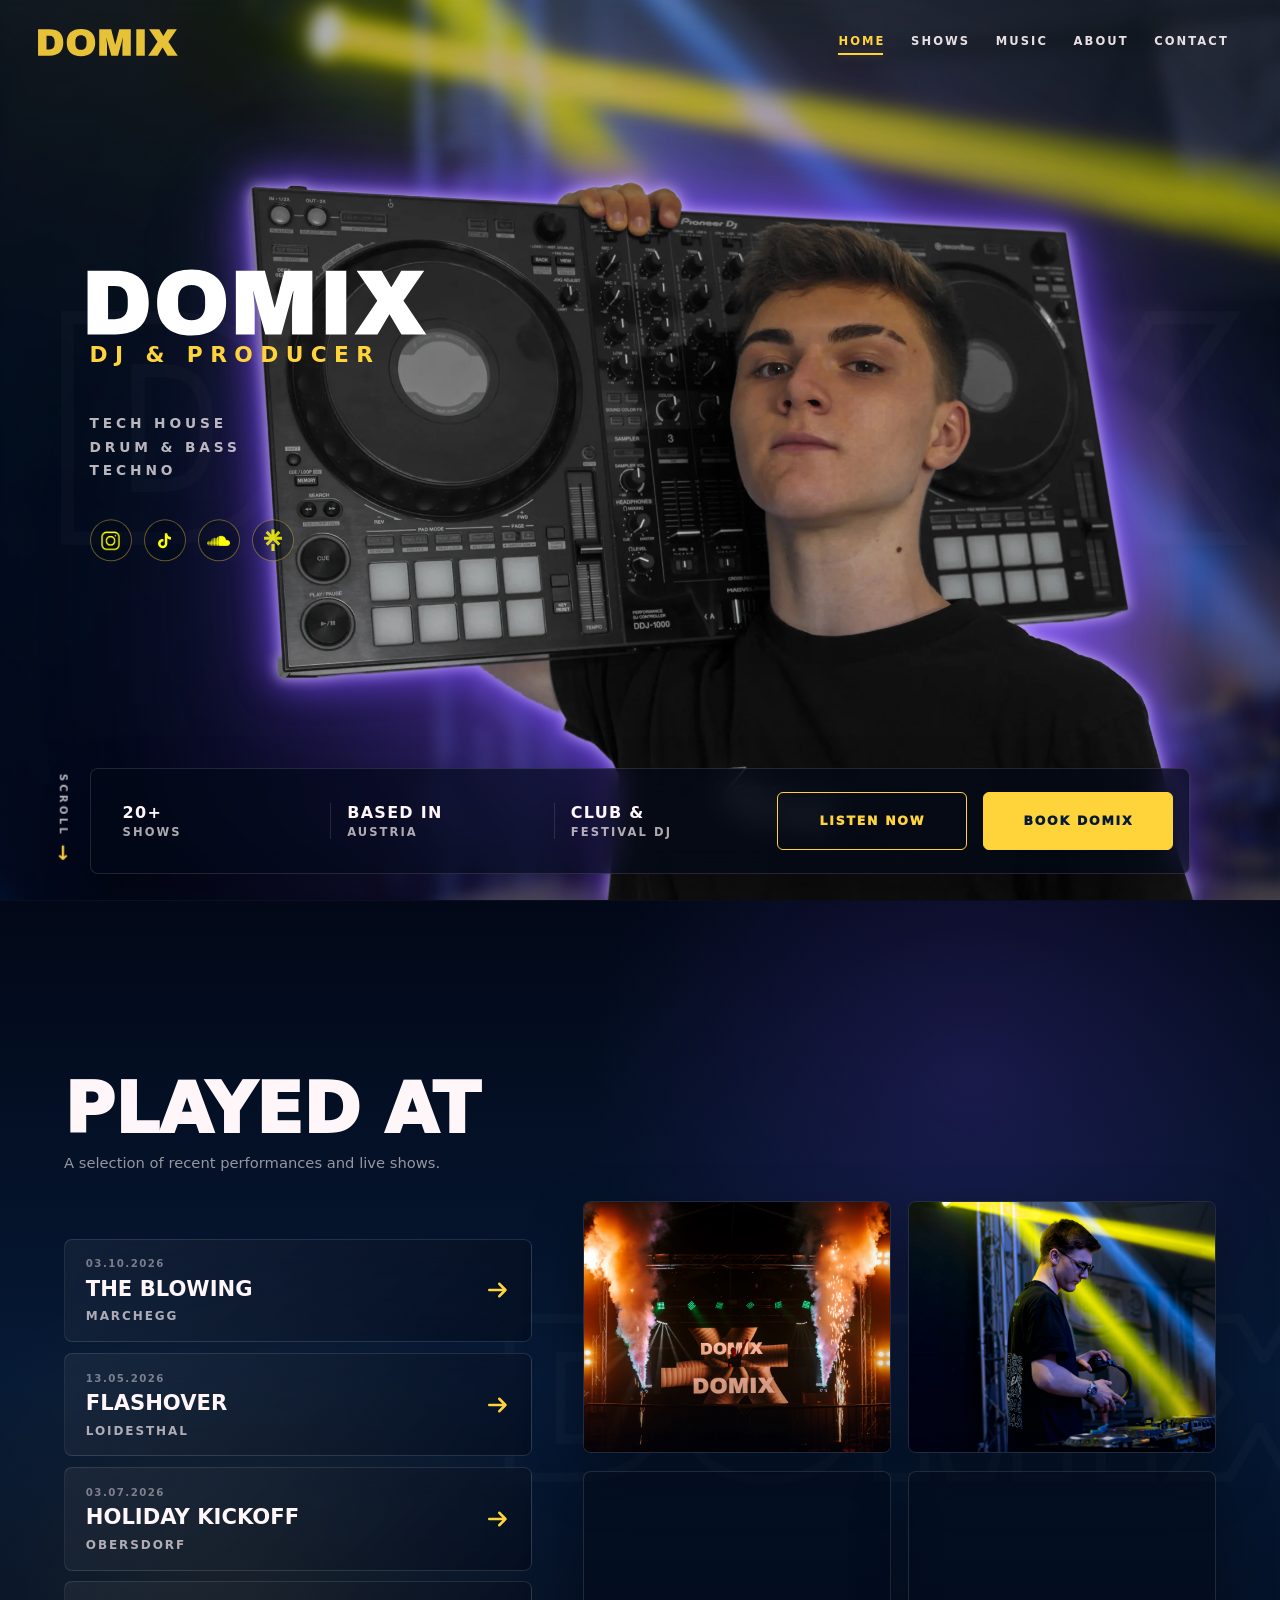
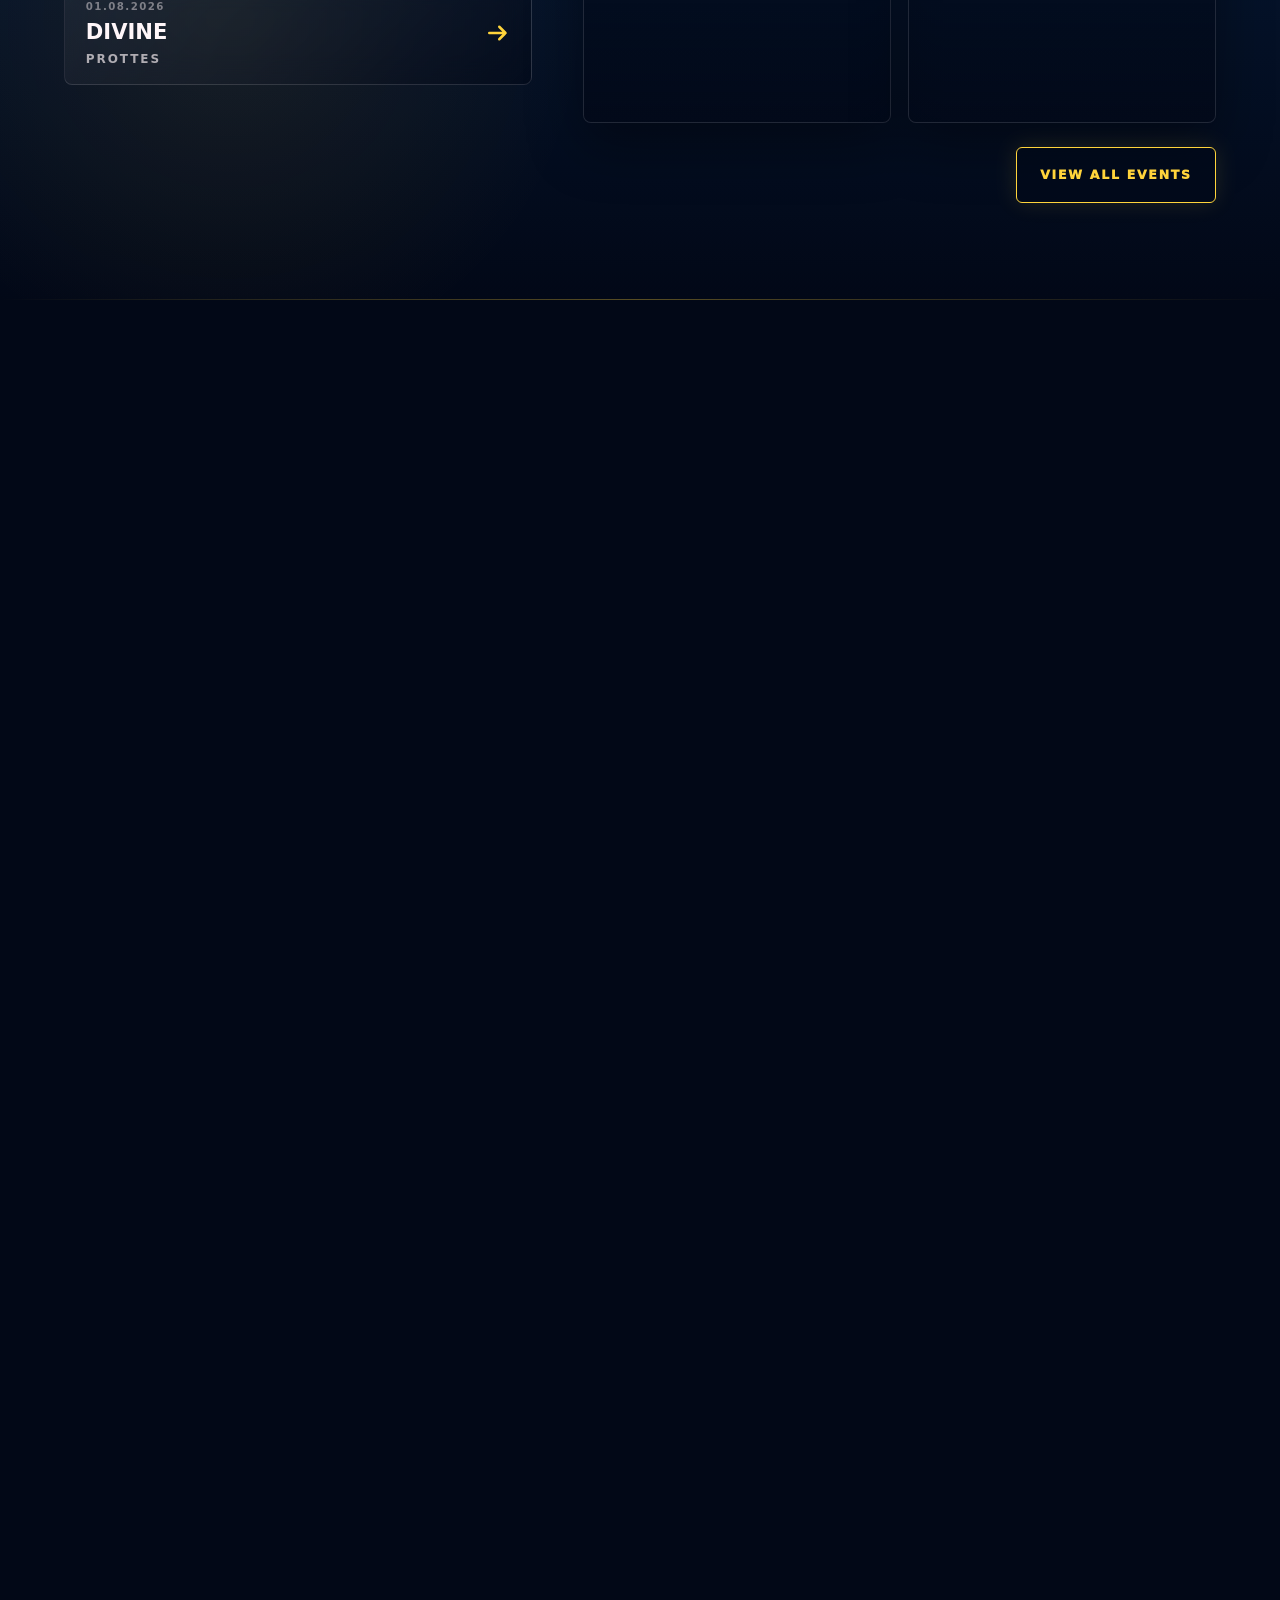
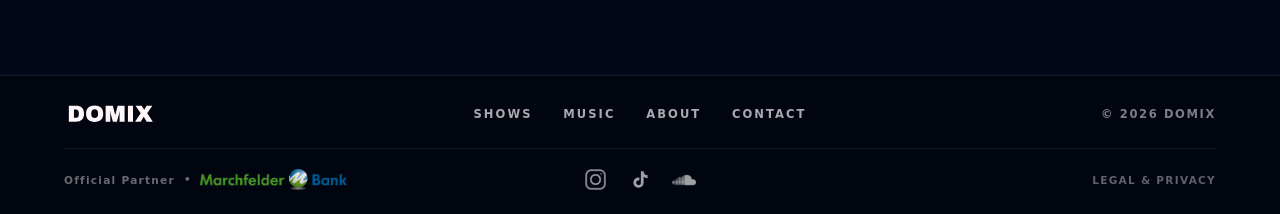
==== commit 49dcd212: "Add THE BLOWING event to Home: Played At section" ====
--- a/index.html
+++ b/index.html
@@ -99,7 +99,16 @@
 
                 <div class="played-at-showcase">
                     <div class="played-at-list" aria-label="Vergangene Event Highlights">
-                        <a class="played-at-card" href="shows.html#flashover-show" data-event="1">
+                        <a class="played-at-card" href="shows.html#the-blowing-marchegg-show" data-event="1">
+                            <span class="played-at-meta">03.10.2026</span>
+                            <span class="played-at-name">THE BLOWING</span>
+                            <span class="played-at-location">Marchegg <span class="played-at-card-date">&bull; 03.10.2026</span></span>
+                            <svg class="played-at-arrow" viewBox="0 0 24 24" aria-hidden="true">
+                                <path d="M5 12h13m-5-5 5 5-5 5" fill="none" stroke="currentColor" stroke-width="2" stroke-linecap="round" stroke-linejoin="round" />
+                            </svg>
+                        </a>
+
+                        <a class="played-at-card" href="shows.html#flashover-show" data-event="2">
                             <span class="played-at-meta">13.05.2026</span>
                             <span class="played-at-name">FLASHOVER</span>
                             <span class="played-at-location">Loidesthal <span class="played-at-card-date">&bull; 13.05.2026</span></span>
@@ -108,7 +117,7 @@
                             </svg>
                         </a>
 
-                        <a class="played-at-card" href="shows.html#holiday-kickoff-show" data-event="2">
+                        <a class="played-at-card" href="shows.html#holiday-kickoff-show" data-event="3">
                             <span class="played-at-meta">03.07.2026</span>
                             <span class="played-at-name">HOLIDAY KICKOFF</span>
                             <span class="played-at-location">Obersdorf <span class="played-at-card-date">&bull; 03.07.2026</span></span>
@@ -117,7 +126,7 @@
                             </svg>
                         </a>
 
-                        <a class="played-at-card" href="shows.html#divine-prottes-show" data-event="3">
+                        <a class="played-at-card" href="shows.html#divine-prottes-show" data-event="4">
                             <span class="played-at-meta">01.08.2026</span>
                             <span class="played-at-name">DiVINE</span>
                             <span class="played-at-location">Prottes <span class="played-at-card-date">&bull; 01.08.2026</span></span>
@@ -125,30 +134,21 @@
                                 <path d="M5 12h13m-5-5 5 5-5 5" fill="none" stroke="currentColor" stroke-width="2" stroke-linecap="round" stroke-linejoin="round" />
                             </svg>
                         </a>
-
-                        <a class="played-at-card" href="shows.html#saturday-bass-show" data-event="4">
-                            <span class="played-at-meta">25.04.2026</span>
-                            <span class="played-at-name">SATURDAY &amp; BASS</span>
-                            <span class="played-at-location">Outback Wolkersdorf <span class="played-at-card-date">&bull; 25.04.2026</span></span>
-                            <svg class="played-at-arrow" viewBox="0 0 24 24" aria-hidden="true">
-                                <path d="M5 12h13m-5-5 5 5-5 5" fill="none" stroke="currentColor" stroke-width="2" stroke-linecap="round" stroke-linejoin="round" />
-                            </svg>
-                        </a>
                     </div>
 
                     <div class="played-at-media-column">
                         <div class="played-at-media" aria-label="Event Bilder">
-                            <a class="played-at-image-card" href="shows.html#flashover-show" data-event="1" aria-label="FlashOver Event ansehen">
+                            <a class="played-at-image-card" href="shows.html#the-blowing-marchegg-show" data-event="1" aria-label="THE BLOWING Event ansehen">
+                                <img src="images/domix/events/THE%20BLOWING%20Marchegg%202026/The-Blowing-1.webp" srcset="images/domix/events/THE%20BLOWING%20Marchegg%202026/The-Blowing-1.webp 1920w" sizes="(max-width: 1100px) 50vw, 34vw" alt="THE BLOWING Marchegg 2026" width="1920" height="1440" loading="lazy" decoding="async">
+                            </a>
+                            <a class="played-at-image-card" href="shows.html#flashover-show" data-event="2" aria-label="FlashOver Event ansehen">
                                 <img src="images/domix/events/FlashOver%202026/FlashOver_1-1.webp" srcset="images/domix/events/FlashOver%202026/FlashOver_1-1.webp 1920w" sizes="(max-width: 1100px) 50vw, 34vw" alt="FlashOver Loidesthal 2026" width="1920" height="1280" loading="lazy" decoding="async">
                             </a>
-                            <a class="played-at-image-card" href="shows.html#holiday-kickoff-show" data-event="2" aria-label="Holiday Kickoff Event ansehen">
+                            <a class="played-at-image-card" href="shows.html#holiday-kickoff-show" data-event="3" aria-label="Holiday Kickoff Event ansehen">
                                 <img src="images/domix/events/Holiday%20Kickoff%202026/Holiday-Kickoff-1.webp" srcset="images/domix/events/Holiday%20Kickoff%202026/Holiday-Kickoff-1.webp 1920w" sizes="(max-width: 1100px) 50vw, 34vw" alt="Holiday Kickoff Obersdorf 2026" width="1920" height="1280" loading="lazy" decoding="async">
                             </a>
-                            <a class="played-at-image-card" href="shows.html#divine-prottes-show" data-event="3" aria-label="DiVINE Event ansehen">
+                            <a class="played-at-image-card" href="shows.html#divine-prottes-show" data-event="4" aria-label="DiVINE Event ansehen">
                                 <img src="images/domix/events/DiVINE%20Prottes%202026/DiVINE_Prottes_2026-8.webp" srcset="images/domix/events/DiVINE%20Prottes%202026/DiVINE_Prottes_2026-8.webp 1920w" sizes="(max-width: 1100px) 50vw, 34vw" alt="DOMIX performing at DiVINE in Prottes in 2026" width="1920" height="1280" loading="lazy" decoding="async">
-                            </a>
-                            <a class="played-at-image-card" href="shows.html#saturday-bass-show" data-event="4" aria-label="Saturday &amp; Bass Event ansehen">
-                                <img src="images/domix/events/Saturday%20%26%20Bass%202026/Outback_1-06.webp" srcset="images/domix/events/Saturday%20%26%20Bass%202026/Outback_1-06.webp 1920w" sizes="(max-width: 1100px) 50vw, 34vw" alt="Saturday &amp; Bass Outback Wolkersdorf 2026" width="1920" height="1280" loading="lazy" decoding="async">
                             </a>
                         </div>
                         <a class="played-at-button played-at-button--below" href="shows.html">VIEW ALL EVENTS</a>
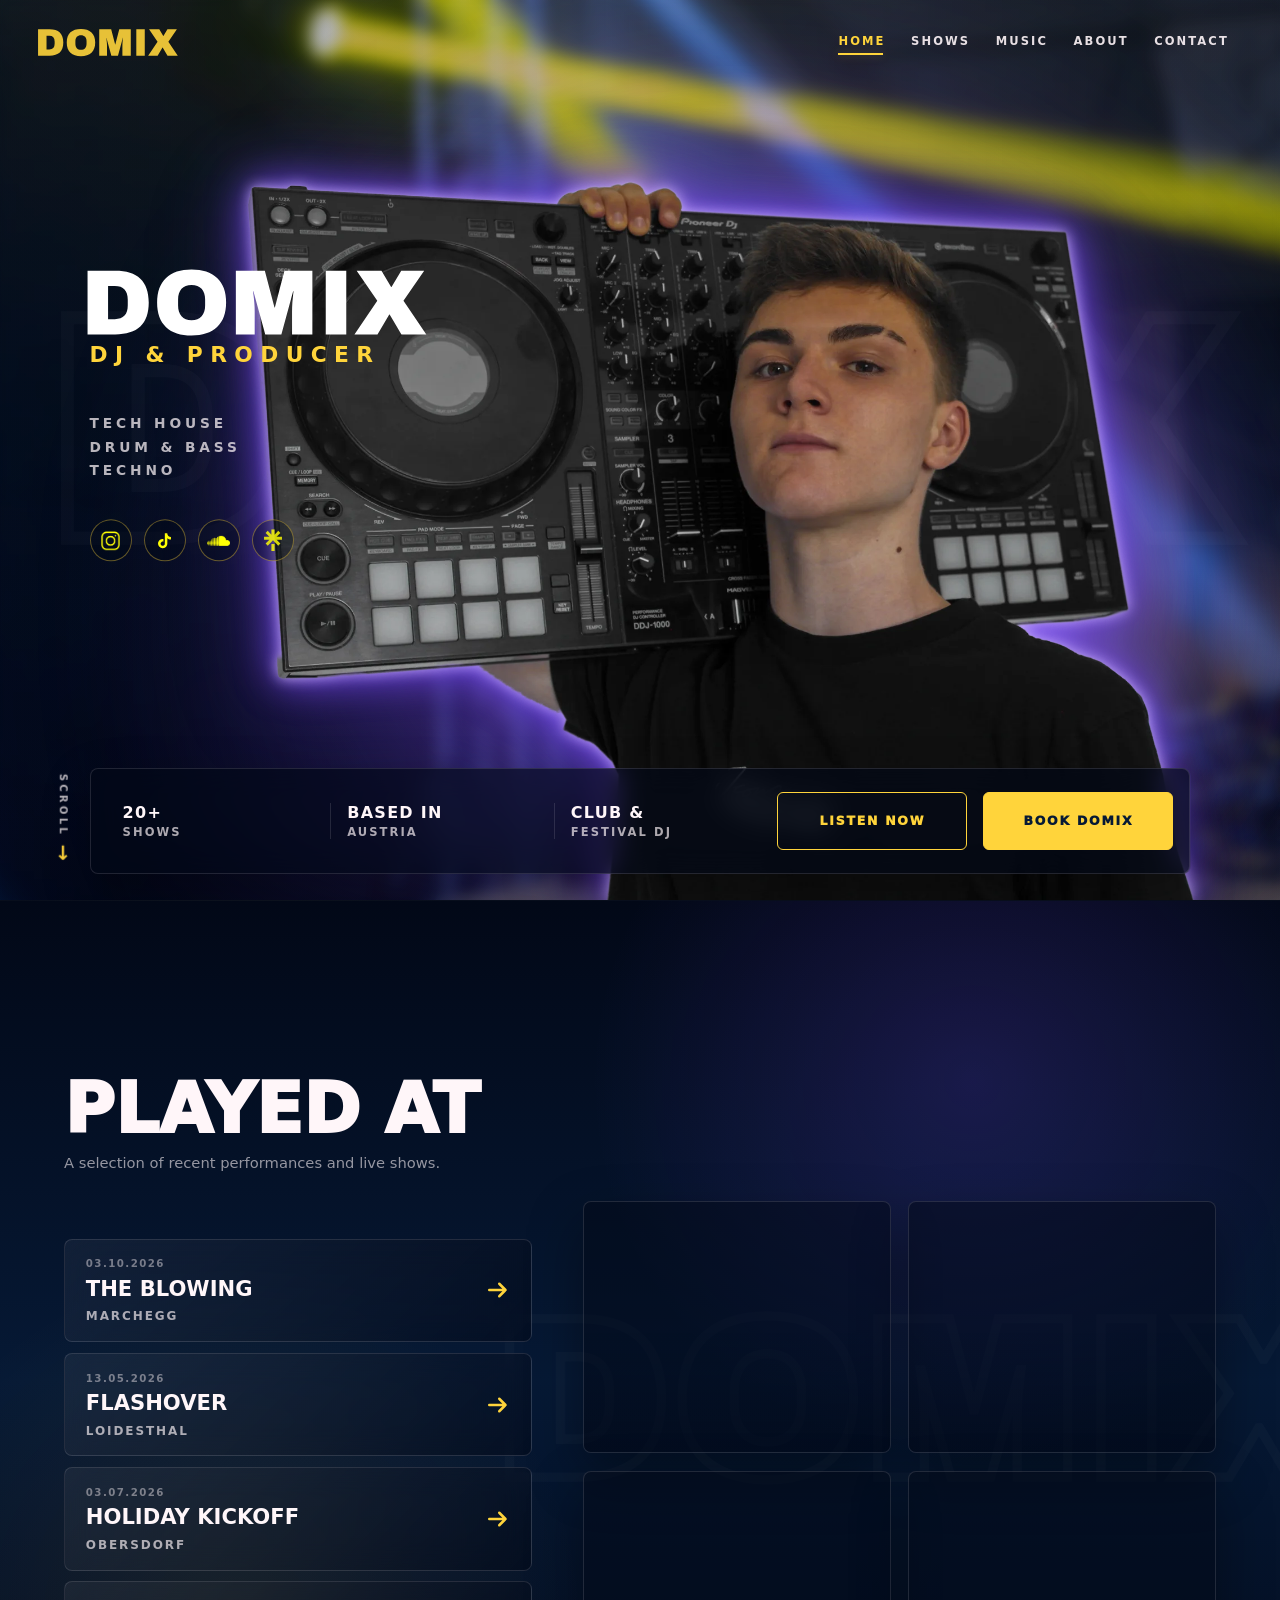
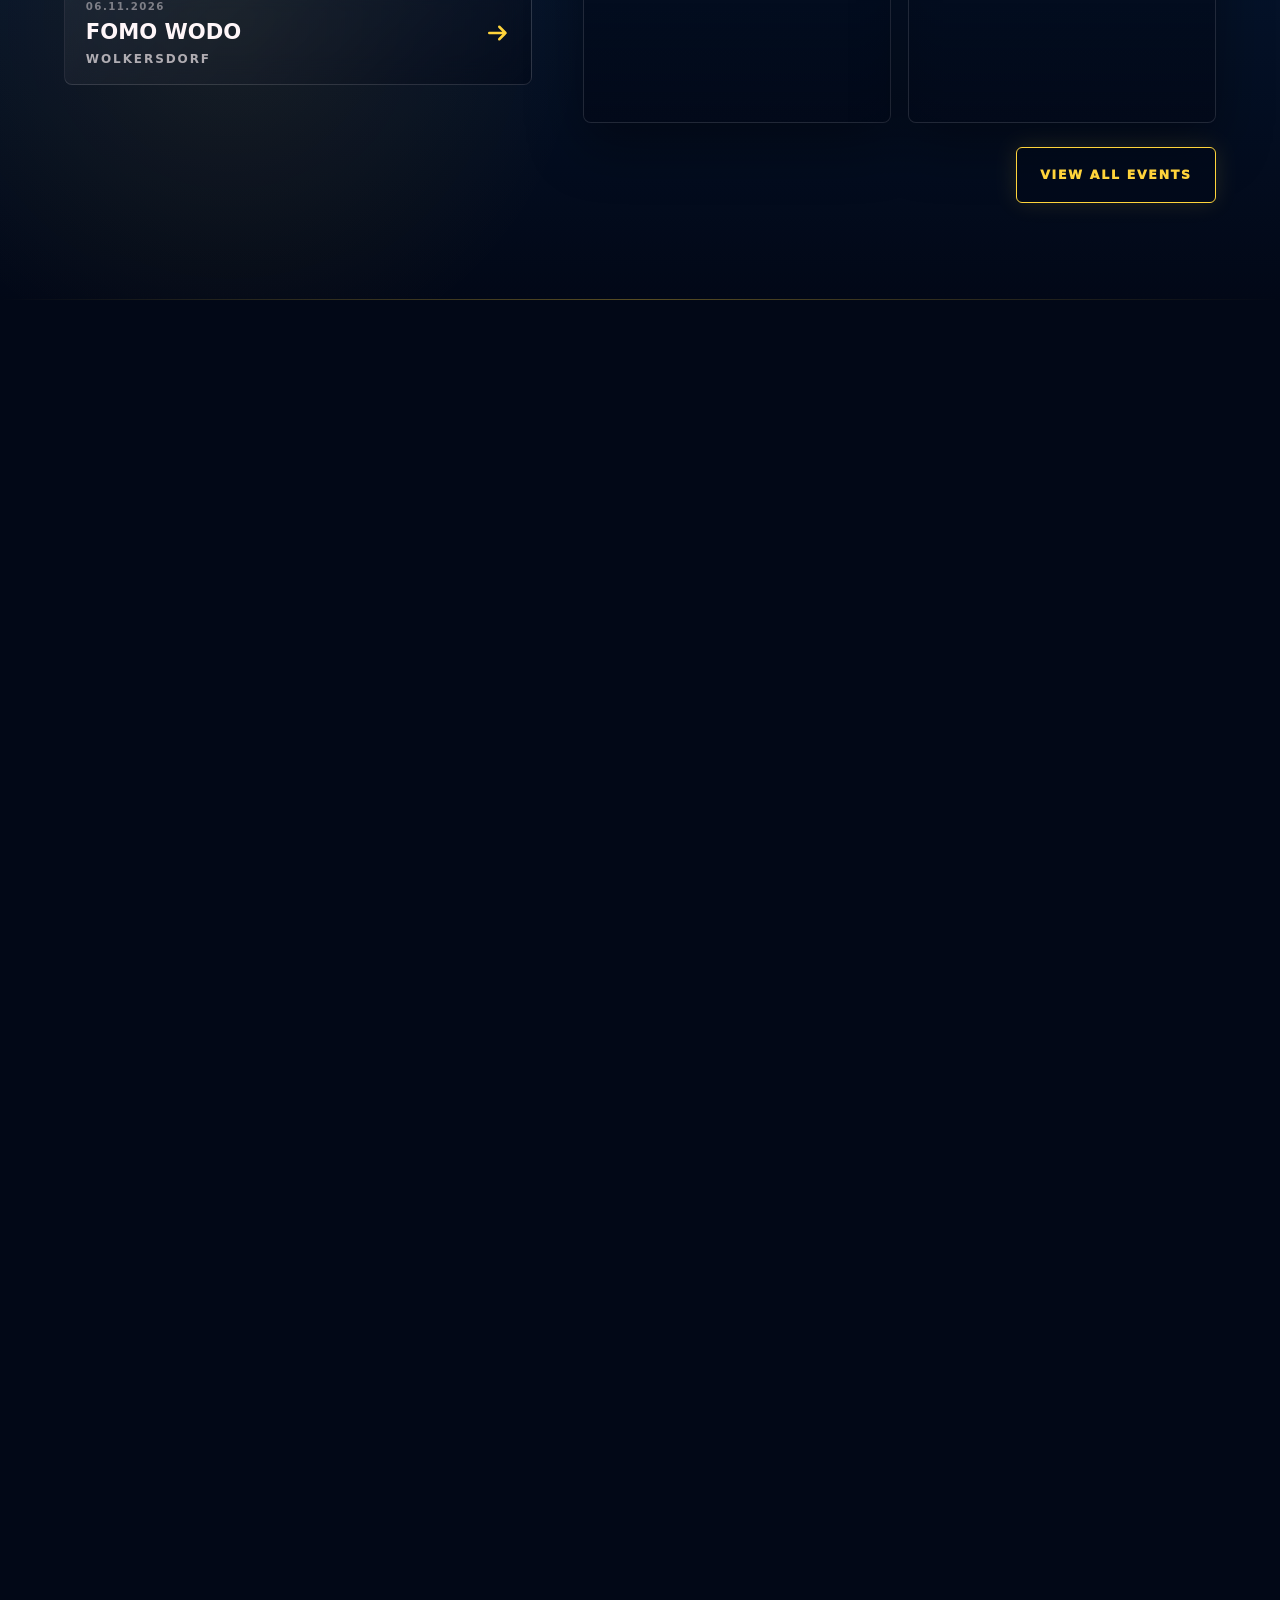
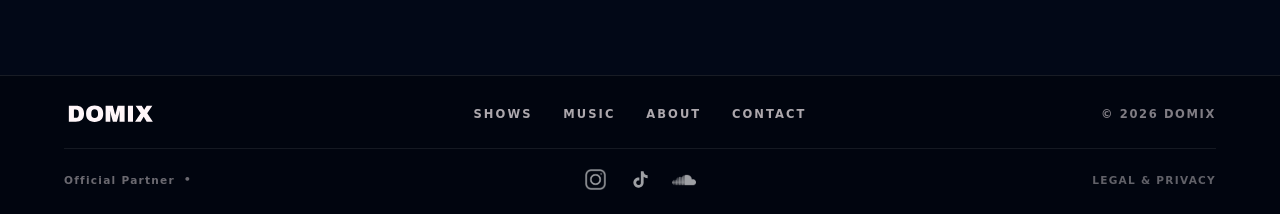
==== commit 7ef0c6da: "Update PLAYED AT section entries" ====
--- a/index.html
+++ b/index.html
@@ -126,10 +126,10 @@
                             </svg>
                         </a>
 
-                        <a class="played-at-card" href="shows.html#divine-prottes-show" data-event="4">
-                            <span class="played-at-meta">01.08.2026</span>
-                            <span class="played-at-name">DiVINE</span>
-                            <span class="played-at-location">Prottes <span class="played-at-card-date">&bull; 01.08.2026</span></span>
+                        <a class="played-at-card" href="shows.html#fomo-wodo-show" data-event="4">
+                            <span class="played-at-meta">06.11.2026</span>
+                            <span class="played-at-name">FOMO WODO</span>
+                            <span class="played-at-location">Wolkersdorf <span class="played-at-card-date">&bull; 06.11.2026</span></span>
                             <svg class="played-at-arrow" viewBox="0 0 24 24" aria-hidden="true">
                                 <path d="M5 12h13m-5-5 5 5-5 5" fill="none" stroke="currentColor" stroke-width="2" stroke-linecap="round" stroke-linejoin="round" />
                             </svg>
@@ -147,8 +147,8 @@
                             <a class="played-at-image-card" href="shows.html#holiday-kickoff-show" data-event="3" aria-label="Holiday Kickoff Event ansehen">
                                 <img src="images/domix/events/Holiday%20Kickoff%202026/Holiday-Kickoff-1.webp" srcset="images/domix/events/Holiday%20Kickoff%202026/Holiday-Kickoff-1.webp 1920w" sizes="(max-width: 1100px) 50vw, 34vw" alt="Holiday Kickoff Obersdorf 2026" width="1920" height="1280" loading="lazy" decoding="async">
                             </a>
-                            <a class="played-at-image-card" href="shows.html#divine-prottes-show" data-event="4" aria-label="DiVINE Event ansehen">
-                                <img src="images/domix/events/DiVINE%20Prottes%202026/DiVINE_Prottes_2026-8.webp" srcset="images/domix/events/DiVINE%20Prottes%202026/DiVINE_Prottes_2026-8.webp 1920w" sizes="(max-width: 1100px) 50vw, 34vw" alt="DOMIX performing at DiVINE in Prottes in 2026" width="1920" height="1280" loading="lazy" decoding="async">
+                            <a class="played-at-image-card" href="shows.html#fomo-wodo-show" data-event="4" aria-label="FOMO WODO Event ansehen">
+                                <img src="images/domix/events/FOMO%20WODO%202026/FOMO-Wodo-2026-12.webp" srcset="images/domix/events/FOMO%20WODO%202026/FOMO-Wodo-2026-12.webp 1920w" sizes="(max-width: 1100px) 50vw, 34vw" alt="DOMIX at the decks at FOMO WODO 2026" width="1920" height="1536" loading="lazy" decoding="async">
                             </a>
                         </div>
                         <a class="played-at-button played-at-button--below" href="shows.html">VIEW ALL EVENTS</a>
